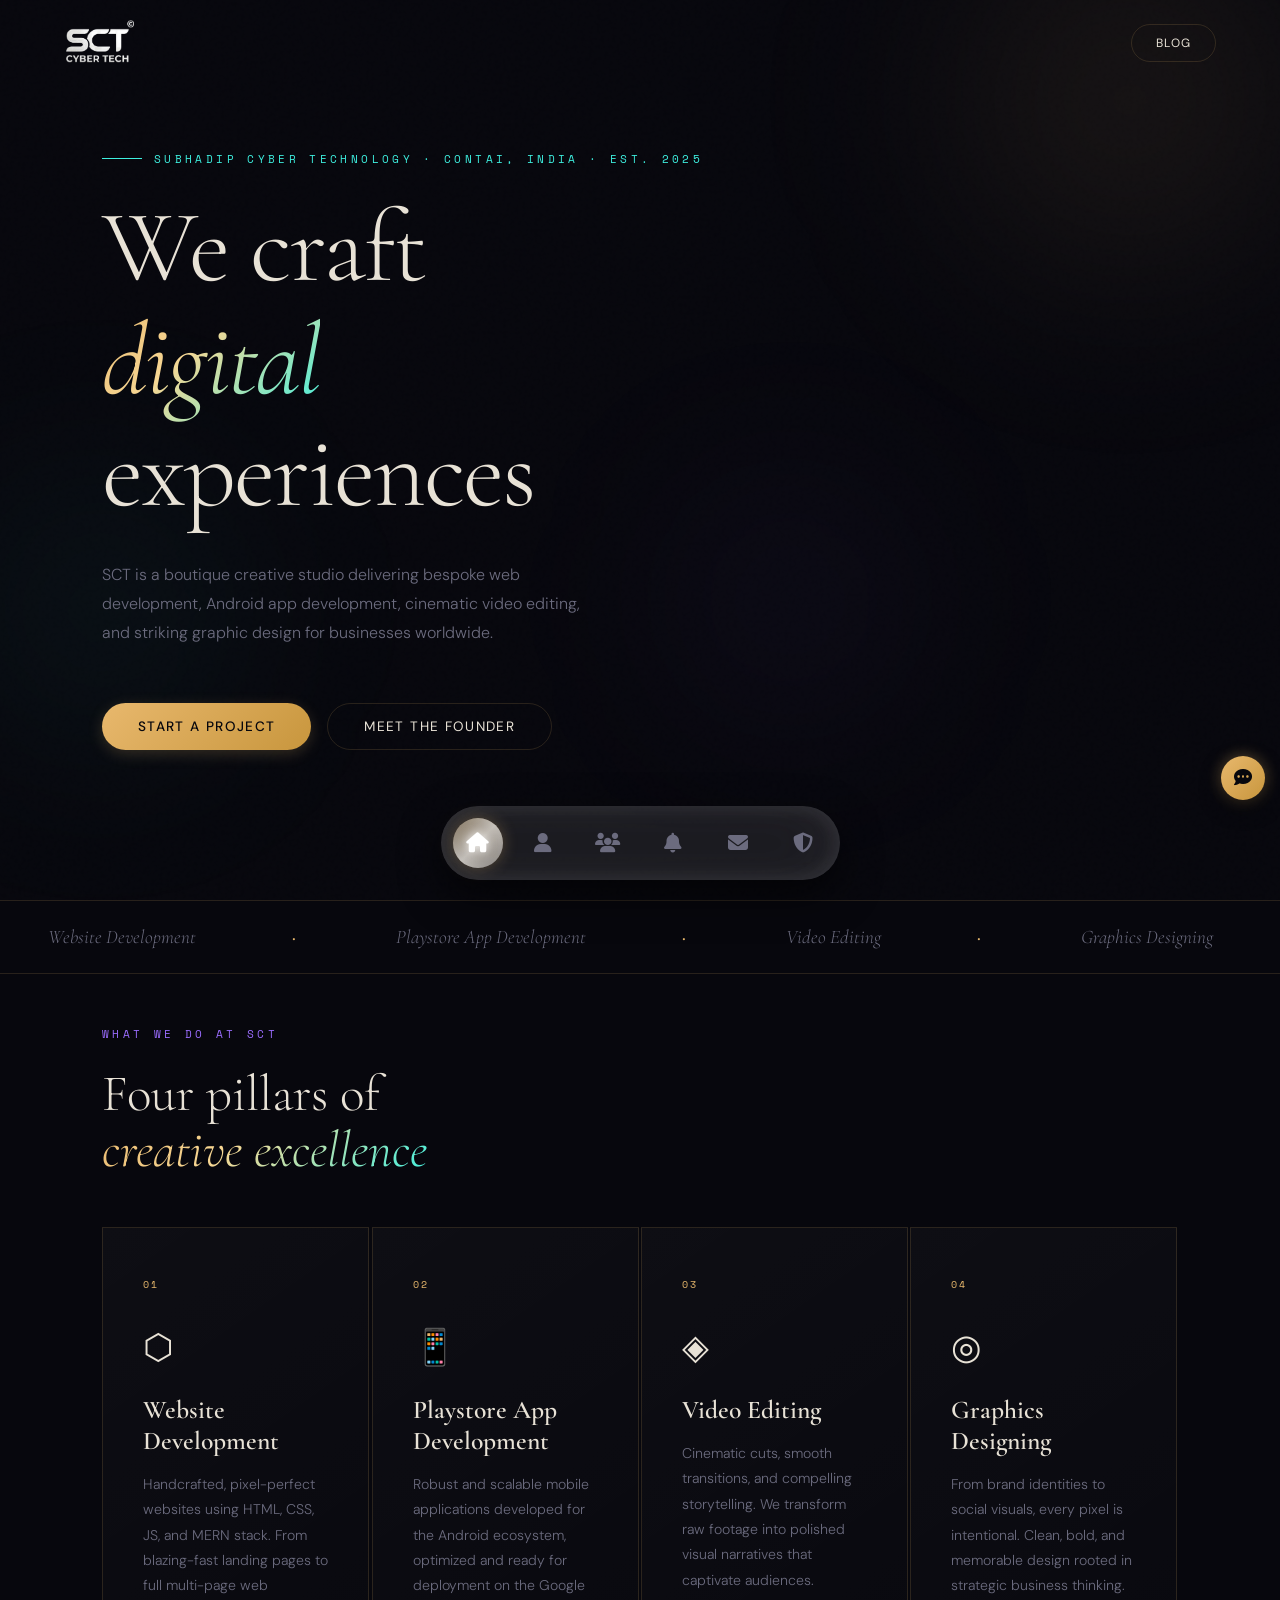
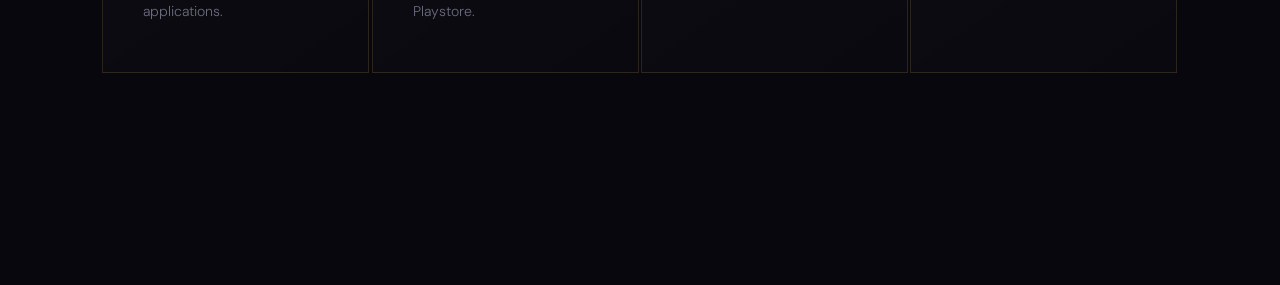
==== index.html @ a431297b "Add files via upload" ====
<!DOCTYPE html>
<html lang="en">
<head>
<meta charset="UTF-8">
<meta name="viewport" content="width=device-width, initial-scale=1.0, maximum-scale=1.0, user-scalable=no">

<title>Subhadip Satpati | SCT — Web & App Development Creative Studio</title>
<meta name="description" content="SCT (Subhadip Cyber Technology), founded by Subhadip Satpati in 2025, is a premier creative studio in Contai, West Bengal. We specialize in Website Development, Playstore App Development, Video Editing, and Graphic Design.">
<meta name="keywords" content="Subhadip Satpati, SCT, Subhadip Cyber Technology, Web Development Contai, App Developer West Bengal, Video Editing, Graphic Design, MERN Stack Developer, Priaxom AI, Agomoni AI, Purba Medinipur IT Company, Sanjay Ranjit">
<meta name="author" content="Subhadip Satpati">
<meta name="robots" content="index, follow, max-snippet:-1, max-image-preview:large, max-video-preview:-1">
<link rel="canonical" href="https://subhadipcyber.github.io/">

<meta property="og:type" content="website">
<meta property="og:url" content="https://subhadipcyber.github.io/">
<meta property="og:title" content="SCT — Subhadip Cyber Technology | Subhadip Satpati">
<meta property="og:description" content="Expert Web & App Development, Video Editing, and Graphic Design services by Subhadip Satpati based in West Bengal.">
<meta property="og:image" content="https://subhadipcyber.github.io/logo.png">

<meta property="twitter:card" content="summary_large_image">
<meta property="twitter:url" content="https://subhadipcyber.github.io/">
<meta property="twitter:title" content="SCT — Subhadip Cyber Technology">
<meta property="twitter:description" content="Expert Web & App Development, Video Editing, and Graphic Design services.">
<meta property="twitter:image" content="https://subhadipcyber.github.io/logo.png">

<script type="application/ld+json">
{
  "@context": "https://schema.org",
  "@type": "ProfessionalService",
  "name": "SCT - Subhadip Cyber Technology",
  "founder": {
    "@type": "Person",
    "name": "Subhadip Satpati",
    "jobTitle": "Founder & CEO",
    "alumniOf": "MC(A) - cs",
    "homeLocation": {
      "@type": "Place",
      "name": "Midnapore, West Bengal"
    }
  },
  "foundingDate": "2025",
  "address": {
    "@type": "PostalAddress",
    "addressLocality": "Contai",
    "addressRegion": "West Bengal",
    "addressCountry": "India",
    "postalCode": "721401"
  },
  "telephone": "+91-8145994741",
  "email": "subhadipcybertech.info@gmail.com",
  "url": "https://subhadipcyber.github.io/",
  "image": "https://subhadipcyber.github.io/logo.png",
  "description": "SCT provides high-quality digital support, web development, Android app development, and graphic design to small and medium-sized businesses.",
  "openingHoursSpecification": [
    {
      "@type": "OpeningHoursSpecification",
      "dayOfWeek": ["Monday", "Tuesday", "Wednesday", "Thursday", "Friday"],
      "opens": "10:00",
      "closes": "22:00"
    }
  ],
  "sameAs": [
    "https://www.linkedin.com/in/subhadip-satpati-029049396",
    "https://www.instagram.com/pandit_subhadip_108",
    "https://www.facebook.com/share/1AzgDqXUVH/"
  ]
}
</script>

<link rel="preconnect" href="https://fonts.googleapis.com">
<link rel="preconnect" href="https://fonts.gstatic.com" crossorigin>
<link href="https://fonts.googleapis.com/css2?family=Cormorant+Garamond:ital,wght@0,300;0,400;0,600;0,700;1,300;1,400&family=DM+Sans:wght@300;400;500&family=Space+Mono:wght@400;700&family=Outfit:wght@400;500;600&display=swap" rel="stylesheet">
<link href="https://cdnjs.cloudflare.com/ajax/libs/font-awesome/6.5.0/css/all.min.css" rel="stylesheet">
<link rel="stylesheet" href="style.css">
</head>
<body>

<div class="orb orb1"></div>
<div class="orb orb2"></div>
<div class="orb orb3"></div>

<nav style="justify-content: space-between;">
  <div class="logo reveal-fade"><img src="logo.png" alt="SCT (Subhadip Cyber Technology) Official Logo" onerror="this.style.display='none'"></div>
  <button id="blogNavBtn" class="btn-outline" style="pointer-events: auto; padding: 10px 24px; font-size: 0.75rem;" aria-label="Go to Blog">Blog</button>
</nav>

<main id="home" class="page active">
  <section class="hero">
    <p class="hero-eyebrow reveal-up">Subhadip Cyber Technology · Contai, India · Est. 2025</p>
    <h1 class="hero-title reveal-up" style="transition-delay: 0.1s;">
      We craft<br>
      <em>digital</em><br>
      experiences
    </h1>
    <p class="hero-sub reveal-up" style="transition-delay: 0.2s;">SCT is a boutique creative studio delivering bespoke web development, Android app development, cinematic video editing, and striking graphic design for businesses worldwide.</p>
    <div class="hero-cta reveal-up" style="transition-delay: 0.3s;">
      <button class="btn-primary" onclick="triggerTab(4)" aria-label="Start a Project with SCT">Start a Project</button>
      <button class="btn-outline" onclick="triggerTab(1)" aria-label="Meet Founder Subhadip Satpati">Meet the Founder</button>
    </div>
  </section>

  <div class="marquee-wrap">
    <div class="marquee-track">
      <span>Website Development</span><span><strong>·</strong></span>
      <span>Playstore App Development</span><span><strong>·</strong></span>
      <span>Video Editing</span><span><strong>·</strong></span>
      <span>Graphics Designing</span><span><strong>·</strong></span>
      <span>Landing Pages</span><span><strong>·</strong></span>
      <span>Brand Identity</span><span><strong>·</strong></span>
      <span>Website Development</span><span><strong>·</strong></span>
      <span>App Development</span><span><strong>·</strong></span>
      <span>Video Editing</span><span><strong>·</strong></span>
      <span>Graphics Designing</span><span><strong>·</strong></span>
      <span>Landing Pages</span><span><strong>·</strong></span>
      <span>Brand Identity</span><span><strong>·</strong></span>
    </div>
  </div>

  <section class="section">
    <p class="section-label reveal-up">What We Do at SCT</p>
    <h2 class="section-title reveal-up">Four pillars of<br><em style="font-family:'Cormorant Garamond',serif;font-style:italic;color:var(--gold)">creative excellence</em></h2>
    <div class="services-grid">
      <div class="service-card reveal-up" style="transition-delay: 0.1s;">
        <span class="service-num">01</span><span class="service-icon">⬡</span>
        <h3 class="service-name">Website Development</h3>
        <p class="service-desc">Handcrafted, pixel-perfect websites using HTML, CSS, JS, and MERN stack. From blazing-fast landing pages to full multi-page web applications.</p>
      </div>
      <div class="service-card reveal-up" style="transition-delay: 0.2s;">
        <span class="service-num">02</span><span class="service-icon">📱</span>
        <h3 class="service-name">Playstore App Development</h3>
        <p class="service-desc">Robust and scalable mobile applications developed for the Android ecosystem, optimized and ready for deployment on the Google Playstore.</p>
      </div>
      <div class="service-card reveal-up" style="transition-delay: 0.3s;">
        <span class="service-num">03</span><span class="service-icon">◈</span>
        <h3 class="service-name">Video Editing</h3>
        <p class="service-desc">Cinematic cuts, smooth transitions, and compelling storytelling. We transform raw footage into polished visual narratives that captivate audiences.</p>
      </div>
      <div class="service-card reveal-up" style="transition-delay: 0.4s;">
        <span class="service-num">04</span><span class="service-icon">◎</span>
        <h3 class="service-name">Graphics Designing</h3>
        <p class="service-desc">From brand identities to social visuals, every pixel is intentional. Clean, bold, and memorable design rooted in strategic business thinking.</p>
      </div>
    </div>
  </section>
</main>

<section id="founder" class="page">
  <div class="founder-wrap">
    <div class="founder-visual reveal-fade">
      <img src="founder.png" alt="Subhadip Satpati - Founder and CEO of Subhadip Cyber Technology" class="founder-img" onerror="this.style.display='none';this.nextElementSibling.style.display='flex'">
      <div style="display:none;width:100%;height:100%;align-items:center;justify-content:center;flex-direction:column;gap:1rem;background:linear-gradient(145deg,#0d0d18,#07070d);">
        <div style="width:120px;height:120px;border:1px solid var(--border);border-radius:50%;display:flex;align-items:center;justify-content:center;font-size:3rem;color:var(--gold);">SS</div>
        <p style="font-family:'Space Mono',monospace;font-size:.65rem;color:var(--muted);letter-spacing:.2em;text-transform:uppercase;">founder.png</p>
      </div>
      <div class="founder-overlay"></div>
      <div class="founder-overlay-text">
        <h3 style="font-family:'Cormorant Garamond',serif;font-size:1.8rem;color:var(--text);">Subhadip Satpati</h3>
        <p style="font-family:'Space Mono',monospace;font-size:.65rem;color:var(--gold);letter-spacing:.2em;text-transform:uppercase;margin-top:.4rem;">Founder & CEO · SCT</p>
      </div>
    </div>

    <div class="founder-info">
      <p class="section-label reveal-up">The Vision Behind SCT</p>
      <h2 class="reveal-up">Building the <em>web,</em><br>one pixel<br>at a time.</h2>
      <div class="founder-bio reveal-up">
        <p><strong>Subhadip Satpati</strong> is a Computer Science student (MC(A) - cs) and technology enthusiast based in Contai, Purba Medinipur, West Bengal.</p>
        <p>He founded Subhadip Cyber Technology (SCT) in 2025 to provide high-quality, affordable digital support to small and medium-sized businesses. From responsive landing pages to complex MERN stack applications, Subhadip brings technical precision and creative vision to every project.</p>
        <p>Under his leadership, SCT offers end-to-end creative services spanning web/app development, video editing, and graphic design, ensuring clients receive top-tier technological solutions.</p>
      </div>
      <div class="skills-wrap reveal-up">
        <span class="skill-tag">C/C++</span>
        <span class="skill-tag">Python</span>
        <span class="skill-tag">Html/css</span>
        <span class="skill-tag">JS</span>
        <span class="skill-tag">MS Office</span>
        <span class="skill-tag">Digital Electronics</span>
        <span class="skill-tag">MERN stack</span>
      </div>
      <div class="founder-links reveal-up">
        <a href="mailto:subhadipcybertech.info@gmail.com" class="founder-link" aria-label="Email Subhadip Satpati">✉ subhadipcybertech.info@gmail.com</a>
        <a href="tel:+918145994741" class="founder-link" aria-label="Call Subhadip Satpati">📞 +91 81459 94741</a>
      </div>
    </div>
  </div>
</section>

<section id="team" class="page">
  <div class="section">
    <p class="section-label reveal-up">The Minds Behind SCT</p>
    <h2 class="section-title reveal-up">Meet our<br><em style="font-style:italic;color:var(--gold)">Leadership</em></h2>
    
    <div class="team-grid">
      <div class="team-card reveal-up" style="transition-delay: 0.1s;">
        <img src="sanjay.png" alt="Sanjay Ranjit - Co-Founder of SCT" onerror="this.src='data:image/svg+xml;utf8,<svg xmlns=\'http://www.w3.org/2000/svg\' width=\'100%\' height=\'100%\'><rect width=\'100%\' height=\'100%\' fill=\'%23111\'/></svg>'">
        <h3>Sanjay Ranjit</h3>
        <p>Co-Founder</p>
      </div>
      <div class="team-card reveal-up" style="transition-delay: 0.2s;">
        <img src="ipsita.png" alt="Ipsita Patra - Team Head" onerror="this.src='data:image/svg+xml;utf8,<svg xmlns=\'http://www.w3.org/2000/svg\' width=\'100%\' height=\'100%\'><rect width=\'100%\' height=\'100%\' fill=\'%23111\'/></svg>'">
        <h3>Ipsita Patra</h3>
        <p>Team Head</p>
      </div>
      <div class="team-card reveal-up" style="transition-delay: 0.3s;">
        <img src="indranil.png" alt="Indranil Shyamal - Admin" onerror="this.src='data:image/svg+xml;utf8,<svg xmlns=\'http://www.w3.org/2000/svg\' width=\'100%\' height=\'100%\'><rect width=\'100%\' height=\'100%\' fill=\'%23111\'/></svg>'">
        <h3>Indranil Shyamal</h3>
        <p>Admin</p>
      </div>
      <div class="team-card reveal-up" style="transition-delay: 0.4s;">
        <img src="sakriya.png" alt="Sakriya Ghosh - Adviser of Board" onerror="this.src='data:image/svg+xml;utf8,<svg xmlns=\'http://www.w3.org/2000/svg\' width=\'100%\' height=\'100%\'><rect width=\'100%\' height=\'100%\' fill=\'%23111\'/></svg>'">
        <h3>Sakriya Ghosh</h3>
        <p>Adviser Of Board</p>
      </div>
    </div>
  </div>
</section>

<section id="updates" class="page">
  <div class="section">
    <p class="section-label reveal-up">Latest News from SCT</p>
    <h2 class="section-title reveal-up">Updates &<br><em style="font-style:italic;color:var(--gold)">Offers</em></h2>
    <p class="hero-sub reveal-up">Stay tuned for the latest project updates, exclusive web development offers, and SCT announcements.</p>
    
    <div class="updates-grid" id="updatesContainer">
      <div class="update-placeholder reveal-up">
        <i class="fas fa-circle-notch fa-spin"></i>
        <p>Fetching latest updates...</p>
      </div>
    </div>
  </div>
</section>

<!-- BLOG SECTION -->
<section id="blog" class="page">
  <div class="section">
    <p class="section-label reveal-up">SCT Insights</p>
    <h2 class="section-title reveal-up">Our <em style="font-style:italic;color:var(--gold)">Blog</em></h2>
    <p class="hero-sub reveal-up">Explore our latest thoughts on web development, design, and technology.</p>
    
    <div class="updates-grid" id="blogContainer">
      <div class="update-placeholder reveal-up">
        <i class="fas fa-circle-notch fa-spin"></i>
        <p>Loading posts...</p>
      </div>
    </div>
  </div>
</section>

<!-- ADMIN SECURE PORTAL (Inline style display:none removed to fix routing bug) -->
<section id="admin" class="page">
  <div class="section" style="max-width: 800px; margin: 0 auto;">
    <p class="section-label reveal-up">SCT Secure Portal</p>
    <h2 class="section-title reveal-up">Admin <em style="font-style:italic;color:var(--gold)">Dashboard</em></h2>
    
    <!-- LOGIN UI -->
    <div id="adminLogin" class="reveal-up" style="background: rgba(255,255,255,0.03); border: 1px solid var(--border); border-radius: 12px; padding: 3rem; text-align: center; max-width: 400px; margin: 0 auto;">
      <i class="fas fa-lock" style="font-size: 2.5rem; color: var(--gold); margin-bottom: 1.5rem;"></i>
      <h3 style="font-family: 'Cormorant Garamond', serif; font-size: 1.5rem; margin-bottom: 1.5rem;">Restricted Access</h3>
      <input type="password" id="adminPassword" class="form-input" placeholder="Enter Portal Password" style="text-align: center; margin-bottom: 1rem;">
      <button id="adminLoginBtn" class="form-submit">Access Dashboard</button>
      <p id="loginError" style="color: #ff4d4d; font-size: 0.85rem; margin-top: 1rem; display: none;">Incorrect password.</p>
    </div>

    <!-- ACTUAL DASHBOARD (Hidden until authenticated) -->
    <div id="adminDashboard" style="display: none;">
      <div class="admin-panel reveal-up" style="background: rgba(255,255,255,0.03); border: 1px solid var(--border); border-radius: 12px; padding: 2rem;">
        
        <div class="form-group" style="margin-bottom: 1.5rem;">
          <label class="form-label" for="blogTitle">Blog Title</label>
          <input type="text" id="blogTitle" class="form-input" placeholder="Enter post title...">
        </div>

        <div class="form-group" style="margin-bottom: 1.5rem;">
          <label class="form-label">Thumbnail Images (Max 2)</label>
          <div id="dropZone" style="border: 2px dashed var(--border); border-radius: 8px; padding: 2rem; text-align: center; color: var(--muted); cursor: pointer; transition: all 0.3s ease;">
            <i class="fas fa-cloud-upload-alt" style="font-size: 2rem; margin-bottom: 1rem; color: var(--gold);"></i>
            <p>Drag & drop images here or click to browse</p>
            <input type="file" id="imageInput" multiple accept="image/*" style="display: none;">
          </div>
          <div id="imagePreviewContainer" style="display: flex; gap: 10px; margin-top: 10px; flex-wrap: wrap;"></div>
        </div>

        <div class="form-group" style="margin-bottom: 1.5rem;">
          <label class="form-label">Content Editor</label>
          <div class="editor-toolbar" style="background: rgba(255,255,255,0.05); padding: 10px; border-radius: 8px 8px 0 0; border: 1px solid var(--border); border-bottom: none; display: flex; gap: 10px; align-items: center;">
            <button type="button" class="editor-btn" onclick="document.execCommand('bold', false, null)" title="Bold" style="background: none; border: none; color: var(--text); cursor: pointer;"><i class="fas fa-bold"></i></button>
            <button type="button" class="editor-btn" onclick="document.execCommand('italic', false, null)" title="Italic" style="background: none; border: none; color: var(--text); cursor: pointer;"><i class="fas fa-italic"></i></button>
            <button type="button" class="editor-btn" onclick="document.execCommand('underline', false, null)" title="Underline" style="background: none; border: none; color: var(--text); cursor: pointer;"><i class="fas fa-underline"></i></button>
            <input type="color" class="editor-color" onchange="document.execCommand('foreColor', false, this.value)" title="Text Color" style="cursor: pointer; background: none; border: none; padding: 0; width: 24px; height: 24px; border-radius: 50%;">
          </div>
          <div id="richTextEditor" contenteditable="true" style="min-height: 200px; background: rgba(255,255,255,0.02); border: 1px solid var(--border); border-radius: 0 0 8px 8px; padding: 1rem; color: var(--text); outline: none; line-height: 1.6;"></div>
        </div>

        <button id="publishBlogBtn" class="form-submit" style="width: auto; padding: 12px 30px;">Publish Post</button>
        <div id="publishStatus" style="margin-top: 10px; font-size: 0.85rem; color: var(--gold);"></div>
      </div>
    </div>
  </div>
</section>

<section id="contact" class="page">
  <div class="contact-wrap">
    <div class="contact-left">
      <p class="section-label reveal-up" style="margin-bottom:1.5rem;">Get in Touch with SCT</p>
      <h2 class="reveal-up">Let's build<br>something <em>great</em><br>together.</h2>
      
      <div class="contact-detail reveal-up" style="transition-delay: 0.1s;">
        <div class="contact-detail-icon"><i class="fas fa-envelope"></i></div>
        <div>
          <p class="contact-detail-label">Email</p>
          <p class="contact-detail-val"><a href="mailto:subhadipcybertech.info@gmail.com" style="color:var(--text);text-decoration:none;">subhadipcybertech.info@gmail.com</a></p>
        </div>
      </div>
      <div class="contact-detail reveal-up" style="transition-delay: 0.2s;">
        <div class="contact-detail-icon"><i class="fas fa-phone"></i></div>
        <div>
          <p class="contact-detail-label">Phone & WhatsApp</p>
          <p class="contact-detail-val">+91 81459 94741</p>
        </div>
      </div>
      <div class="contact-detail reveal-up" style="transition-delay: 0.3s;">
        <div class="contact-detail-icon"><i class="fas fa-map-marker-alt"></i></div>
        <div>
          <p class="contact-detail-label">Location & Hours</p>
          <p class="contact-detail-val" style="font-size:0.85rem; color:var(--muted);">Contai, Purba Medinipur, 721401<br>Mon-Fri: 10AM - 10PM</p>
        </div>
      </div>

      <div class="social-links reveal-up" style="transition-delay: 0.4s;">
        <a href="https://www.linkedin.com/in/subhadip-satpati-029049396" target="_blank" aria-label="SCT LinkedIn"><i class="fab fa-linkedin"></i></a>
        <a href="https://www.instagram.com/pandit_subhadip_108" target="_blank" aria-label="SCT Instagram"><i class="fab fa-instagram"></i></a>
        <a href="https://www.facebook.com/share/1AzgDqXUVH/" target="_blank" aria-label="SCT Facebook"><i class="fab fa-facebook"></i></a>
        <a href="https://wa.me/918145994741" target="_blank" aria-label="SCT WhatsApp"><i class="fab fa-whatsapp"></i></a>
      </div>
    </div>

    <div class="reveal-up" style="transition-delay: 0.2s;">
      <form class="contact-form" id="contactForm">
        <div class="form-row">
          <div class="form-group">
            <label class="form-label" for="fname">Name</label>
            <input type="text" id="fname" class="form-input" placeholder="Your full name" required>
          </div>
        </div>
        <div class="form-group">
          <label class="form-label" for="fsubject">Subject</label>
          <input type="text" id="fsubject" class="form-input" placeholder="What's this about?" required>
        </div>
        <div class="form-group">
          <label class="form-label" for="fmessage">Message</label>
          <textarea id="fmessage" class="form-textarea" placeholder="Tell me about your project…" required></textarea>
        </div>
        <button type="submit" class="form-submit" id="submitBtn">Send via Email App →</button>
      </form>
    </div>
  </div>
  
  <div class="credit-badge reveal-fade">
    <p>made by Polarith Web - Priyam Kesh</p>
    <p><a href="mailto:priaxom.ai@outlook.com">priaxom.ai@outlook.com</a></p>
  </div>
</section>

<section id="privacy" class="page">
  <div class="privacy-wrap reveal-up">
    <h1>Privacy<br><em style="font-family:'Cormorant Garamond',serif;font-style:italic;color:var(--gold)">Policy</em></h1>
    <p class="privacy-meta">SCT — Subhadip Cyber Technology</p>
    <p>SCT is committed to protecting your personal information and your right to privacy. This Privacy Policy explains how we collect, use, and safeguard your information.</p>
    
    <h2>1. Information We Collect</h2>
    <ul>
      <li>Full name and email address</li>
      <li>Phone number (if provided)</li>
      <li>Project details and requirements</li>
    </ul>
    
    <h2>2. How We Use Your Information</h2>
    <ul>
      <li>Responding to your enquiries and delivering the requested services</li>
      <li>Communicating project updates, timelines, and deliverables</li>
    </ul>
    
    <h2>3. Contact</h2>
    <ul>
      <li>Email: <a href="mailto:subhadipcybertech.info@gmail.com" style="color:var(--muted); text-decoration:none;">subhadipcybertech.info@gmail.com</a></li>
      <li>Phone: +91 81459 94741</li>
    </ul>

    <div class="polarith-badge reveal-up" style="transition-delay: 0.2s;">
      <p>This website is created and managed by <a href="https://polarithweb.github.io/" target="_blank" rel="noopener noreferrer">Polarith Web</a>.</p>
      <p>Contact: <a href="mailto:priaxom.ai@outlook.com">priaxom.ai@outlook.com</a></p>
    </div>
  </div>
</section>

<!-- Image Zoom Modal -->
<div id="imageModal" style="display: none; position: fixed; inset: 0; background: rgba(0,0,0,0.85); backdrop-filter: blur(10px); z-index: 99999; justify-content: center; align-items: center; cursor: pointer;">
  <img id="modalImg" src="" style="max-width: 90vw; max-height: 90vh; object-fit: contain; border-radius: 8px; box-shadow: 0 10px 40px rgba(0,0,0,0.8);">
</div>

<div id="chat-widget">
  <div id="chat-overlay"></div> 

  <div id="chat-window">
    <div class="chat-header">
      <div class="chat-title">
        <svg width="18" height="18" viewBox="0 0 24 24" fill="none" xmlns="http://www.w3.org/2000/svg" aria-hidden="true"><path d="M11.5 24L9.5 15.5L1 13.5L9.5 11.5L11.5 3L13.5 11.5L22 13.5L13.5 15.5L11.5 24Z" fill="#4285F4"/><path d="M19 9.5L18 6.5L15 5.5L18 4.5L19 1.5L20 4.5L23 5.5L20 6.5L19 9.5Z" fill="#F4B400"/></svg>
        Agomoni AI
      </div>
      <button class="close-chat" id="closeChatBtn" aria-label="Close Chat"><i class="fas fa-times"></i></button>
    </div>
    <div class="chat-body" id="chatBody">
      <div class="chat-msg bot-msg">Hello! I am Agomoni AI, the official assistant for SCT. How can I help you today?</div>
    </div>
    <div class="chat-footer">
      <input type="text" id="chatInput" placeholder="Ask me anything..." autocomplete="off" aria-label="Chat input">
      <button id="sendChatBtn" aria-label="Send message"><i class="fas fa-paper-plane"></i></button>
    </div>
  </div>

  <div id="chatbot-btn" title="Chat with Agomoni AI" role="button" tabindex="0">
    <i class="fas fa-comment-dots"></i>
  </div>
</div>

<nav class="bottom-nav-wrapper" aria-label="Main Navigation" id="bottomNav">
  <div class="tab-container">
    <div class="slider" id="slider"></div>
    <div class="tab active" onclick="moveTab(this,0)" title="Home" role="button" tabindex="0"><i class="fas fa-home"></i></div>
    <div class="tab" onclick="moveTab(this,1)" title="Founder" role="button" tabindex="0"><i class="fas fa-user"></i></div>
    <div class="tab" onclick="moveTab(this,2)" title="Team" role="button" tabindex="0"><i class="fas fa-users"></i></div>
    <div class="tab" onclick="moveTab(this,3)" title="Updates" role="button" tabindex="0"><i class="fas fa-bell"></i></div>
    <div class="tab" onclick="moveTab(this,4)" title="Contact" role="button" tabindex="0"><i class="fas fa-envelope"></i></div>
    <div class="tab" onclick="moveTab(this,5)" title="Privacy" role="button" tabindex="0"><i class="fas fa-shield-alt"></i></div>
  </div>
</nav>

<!-- FIREBASE SDK INITIALIZATION -->
<script type="module">
  import { initializeApp } from "https://www.gstatic.com/firebasejs/12.13.0/firebase-app.js";
  import { getAnalytics } from "https://www.gstatic.com/firebasejs/12.13.0/firebase-analytics.js";
  import { getFirestore, collection, addDoc, getDocs, orderBy, query, serverTimestamp } from "https://www.gstatic.com/firebasejs/12.13.0/firebase-firestore.js";
  import { getStorage, ref, uploadBytes, getDownloadURL } from "https://www.gstatic.com/firebasejs/12.13.0/firebase-storage.js";

  const firebaseConfig = {
    apiKey: "AIzaSyAKGcd7zi4WiL5v_6vjbkS6DWAOdBYYPg8",
    authDomain: "sctcyber-c672c.firebaseapp.com",
    projectId: "sctcyber-c672c",
    storageBucket: "sctcyber-c672c.firebasestorage.app",
    messagingSenderId: "593539206140",
    appId: "1:593539206140:web:ae614cd1e0dddbc3be8079",
    measurementId: "G-BQFTX34J1R"
  };

  const app = initializeApp(firebaseConfig);
  const analytics = getAnalytics(app);
  const db = getFirestore(app);
  const storage = getStorage(app);

  // Expose to global scope for script.js
  window.firebaseDB = db;
  window.firebaseStorage = storage;
  window.firebaseAPI = { collection, addDoc, getDocs, orderBy, query, ref, uploadBytes, getDownloadURL, serverTimestamp };
</script>

<script src="script.js"></script>
</body>
</html>
---- style.css ----
/* ======================== BASE & VARIABLES ======================== */
*, *::before, *::after { margin: 0; padding: 0; box-sizing: border-box; }

:root {
  --bg: #07070d;
  --bg2: #0d0d18;
  --gold: #e8b86d;
  --gold2: #f7d794;
  --cyan: #3ef0e0;
  --violet: #9b6dff;
  --text: #e8e2d6;
  --muted: #6b6b7e;
  --border: rgba(232,184,109,0.15);
}

html { scroll-behavior: smooth; }

body {
  background: var(--bg);
  color: var(--text);
  font-family: 'DM Sans', sans-serif;
  font-weight: 300;
  min-height: 100vh;
  overflow-x: hidden;
  width: 100%;
  max-width: 100vw;
  padding-bottom: 110px; /* Safe space for bottom nav */
}

/* ======================== ANIMATIONS & REVEALS ======================== */
.reveal-up {
  opacity: 0;
  transform: translateY(30px);
  transition: opacity 0.8s ease-out, transform 0.8s cubic-bezier(0.16, 1, 0.3, 1);
  will-change: opacity, transform;
}
.reveal-up.active {
  opacity: 1;
  transform: translateY(0);
}

.reveal-fade {
  opacity: 0;
  transition: opacity 1s ease-in;
}
.reveal-fade.active {
  opacity: 1;
}

/* NOISE OVERLAY & BACKGROUND ORBS */
body::before {
  content: '';
  position: fixed;
  inset: 0;
  background-image: url("data:image/svg+xml,%3Csvg viewBox='0 0 256 256' xmlns='http://www.w3.org/2000/svg'%3E%3Cfilter id='noise'%3E%3CfeTurbulence type='fractalNoise' baseFrequency='0.9' numOctaves='4' stitchTiles='stitch'/%3E%3C/filter%3E%3Crect width='100%25' height='100%25' filter='url(%23noise)' opacity='0.04'/%3E%3C/svg%3E");
  pointer-events: none;
  z-index: 1;
  opacity: 0.4;
}

.orb {
  position: fixed;
  border-radius: 50%;
  filter: blur(100px);
  pointer-events: none;
  z-index: 0;
  animation: orbFloat 12s ease-in-out infinite;
}
.orb1 { width: 500px; height: 500px; background: radial-gradient(circle, rgba(232,184,109,0.12) 0%, transparent 70%); top: -150px; right: -100px; animation-delay: 0s; }
.orb2 { width: 400px; height: 400px; background: radial-gradient(circle, rgba(62,240,224,0.08) 0%, transparent 70%); bottom: 10%; left: -100px; animation-delay: -4s; }
.orb3 { width: 300px; height: 300px; background: radial-gradient(circle, rgba(155,109,255,0.1) 0%, transparent 70%); top: 50%; left: 50%; animation-delay: -8s; }

@keyframes orbFloat {
  0%, 100% { transform: translate(0,0) scale(1); }
  33% { transform: translate(30px,-20px) scale(1.05); }
  66% { transform: translate(-20px,15px) scale(0.97); }
}

/* ======================== NAVIGATION & LOGO ======================== */
nav {
  position: absolute;
  top: 0; left: 0; right: 0;
  z-index: 100;
  padding: 20px 5vw;
  display: flex;
  align-items: center;
  pointer-events: none;
}
.logo { pointer-events: auto; }
.logo img { height: 45px; width: auto; object-fit: contain; display: block; }

/* ======================== TYPOGRAPHY & BUTTONS ======================== */
.hero-eyebrow, .section-label { 
  font-family: 'Space Mono', monospace; 
  font-size: .7rem; 
  letter-spacing: .3em; 
  color: var(--cyan); 
  text-transform: uppercase; 
  margin-bottom: 1.5rem; 
  display: flex; 
  align-items: center; 
  gap: 12px; 
}
.hero-eyebrow::before { content: ''; width: 40px; height: 1px; background: var(--cyan); }
.section-label { color: var(--violet); }
.section-label::before { display: none; }

.hero-title, .section-title { font-family: 'Cormorant Garamond', serif; font-weight: 300; line-height: 1.1; }
.hero-title { font-size: clamp(3rem, 8vw, 8rem); margin-bottom: 2rem; letter-spacing: -.02em; }
.section-title { font-size: clamp(2rem, 4vw, 3.5rem); margin-bottom: 3rem; }

em { font-style: italic; background: linear-gradient(135deg, var(--gold) 0%, var(--gold2) 40%, var(--cyan) 100%); -webkit-background-clip: text; -webkit-text-fill-color: transparent; background-clip: text; }

.hero-sub { max-width: 480px; font-size: clamp(0.9rem, 2vw, 1rem); line-height: 1.8; color: var(--muted); margin-bottom: 3.5rem; }

.btn-primary, .btn-outline {
  padding: 14px 36px; font-family: 'DM Sans', sans-serif; font-size: .85rem; letter-spacing: .1em; text-transform: uppercase; border-radius: 40px; transition: all .4s cubic-bezier(0.16, 1, 0.3, 1); cursor: pointer;
}
.btn-primary { background: linear-gradient(135deg, var(--gold), #c8963d); color: #07070d; font-weight: 500; border: none; box-shadow: 0 4px 15px rgba(232, 184, 109, 0.2); }
.btn-primary:hover { transform: translateY(-3px); box-shadow: 0 8px 25px rgba(232, 184, 109, 0.4); }
.btn-outline { background: transparent; color: var(--text); font-weight: 400; border: 1px solid var(--border); }
.btn-outline:hover { border-color: var(--gold); color: var(--gold); transform: translateY(-3px); }
.hero-cta { display: flex; gap: 16px; flex-wrap: wrap; }

/* ======================== PAGE ROUTING ======================== */
.page { 
  display: none; 
  min-height: 100vh; 
  position: relative; 
  z-index: 2; 
  padding-top: 90px; 
}
.page.active { display: block; animation: pageIn .6s cubic-bezier(.16,1,.3,1); }
@keyframes pageIn {
  from { opacity: 0; transform: translateY(20px); }
  to { opacity: 1; transform: translateY(0); }
}

/* ======================== SECTIONS (HOME) ======================== */
.hero { min-height: 100vh; display: flex; flex-direction: column; justify-content: center; padding: 0 8vw; margin-top: -90px; }
.section { padding: 4vw 8vw 8vw 8vw; }

.services-grid { display: grid; grid-template-columns: repeat(auto-fit, minmax(min(100%, 260px), 1fr)); gap: 2px; margin-top: 3rem; }
.service-card { background: linear-gradient(145deg, rgba(255,255,255,0.03), rgba(255,255,255,0.01)); border: 1px solid var(--border); padding: 3rem 2.5rem; transition: all .4s cubic-bezier(0.16, 1, 0.3, 1); }
.service-card:hover { border-color: rgba(232,184,109,0.35); transform: translateY(-6px); box-shadow: 0 10px 30px rgba(0,0,0,0.5); }
.service-num { font-family: 'Space Mono', monospace; font-size: .65rem; color: var(--gold); letter-spacing: .2em; margin-bottom: 2rem; display: block; }
.service-icon { font-size: 2.2rem; margin-bottom: 1.5rem; display: block; color: var(--text); }
.service-name { font-family: 'Cormorant Garamond', serif; font-size: 1.6rem; font-weight: 600; margin-bottom: 1rem; color: var(--text); }
.service-desc { font-size: .88rem; color: var(--muted); line-height: 1.8; }

.marquee-wrap { border-top: 1px solid var(--border); border-bottom: 1px solid var(--border); padding: 1.5rem 0; overflow: hidden; white-space: nowrap; }
.marquee-track { display: inline-block; animation: marquee 25s linear infinite; }
.marquee-track span { font-family: 'Cormorant Garamond', serif; font-size: 1.2rem; font-style: italic; color: var(--muted); padding: 0 3rem; }
.marquee-track span strong { color: var(--gold); font-style: normal; font-weight: 600; }
@keyframes marquee { from { transform: translateX(0); } to { transform: translateX(-50%); } }

/* ======================== FOUNDER ======================== */
.founder-wrap { min-height: calc(100vh - 90px); display: grid; grid-template-columns: 1fr 1fr; gap: 0; }
.founder-visual { position: relative; overflow: hidden; background: var(--bg2); border-right: 1px solid var(--border); min-height: 600px; }
.founder-img { width: 100%; height: 100%; object-fit: cover; filter: grayscale(20%) contrast(1.05); transition: filter .5s, transform 0.5s; }
.founder-visual:hover .founder-img { filter: grayscale(0%) contrast(1.1); transform: scale(1.02); }
.founder-overlay { position: absolute; inset: 0; background: linear-gradient(to top, rgba(7,7,13,0.95) 0%, rgba(7,7,13,0.2) 50%, transparent 100%); pointer-events: none; }
.founder-overlay-text { position: absolute; bottom: 2.5rem; left: 2.5rem; }
.founder-info { padding: 4vw 5vw; display: flex; flex-direction: column; justify-content: center; }
.founder-info h2 { font-family: 'Cormorant Garamond', serif; font-size: clamp(2rem, 3.5vw, 3rem); margin-bottom: 2rem; }
.founder-bio { font-size: .92rem; line-height: 1.9; color: #9494a8; margin-bottom: 2.5rem; }
.founder-bio p { margin-bottom: 1rem; }
.skills-wrap { display: flex; flex-wrap: wrap; gap: 8px; margin-bottom: 2.5rem; }
.skill-tag { font-family: 'Space Mono', monospace; font-size: .65rem; padding: 6px 14px; border: 1px solid var(--border); color: var(--muted); border-radius: 20px; transition: all 0.3s ease; }
.skill-tag:hover { border-color: var(--gold); color: var(--gold); background: rgba(232, 184, 109, 0.05); }
.founder-links { display: flex; flex-direction: column; gap: 12px; }
.founder-link { font-family: 'Space Mono', monospace; font-size: .75rem; letter-spacing: .1em; color: var(--text); text-decoration: none; transition: color .3s; }
.founder-link:hover { color: var(--gold); }

/* ======================== TEAM ======================== */
.team-grid { display: grid; grid-template-columns: repeat(auto-fit, minmax(min(100%, 240px), 1fr)); gap: 2rem; margin-top: 2rem; }
.team-card { background: rgba(255,255,255,0.02); border: 1px solid var(--border); border-radius: 12px; padding: 2.5rem 2rem; text-align: center; transition: all 0.4s cubic-bezier(0.16, 1, 0.3, 1); }
.team-card:hover { border-color: rgba(232,184,109,0.4); transform: translateY(-6px); background: rgba(232,184,109,0.04); box-shadow: 0 10px 25px rgba(0,0,0,0.4); }
.team-card img { width: 110px; height: 110px; border-radius: 50%; object-fit: cover; margin-bottom: 1.2rem; border: 2px solid var(--gold); padding: 4px; transition: transform 0.4s ease; }
.team-card:hover img { transform: scale(1.05); }
.team-card h3 { font-family: 'Cormorant Garamond', serif; font-size: 1.5rem; color: var(--text); margin-bottom: .5rem; }
.team-card p { font-family: 'Space Mono', monospace; font-size: .7rem; color: var(--cyan); text-transform: uppercase; letter-spacing: .1em; }

/* ======================== UPDATES & BLOG ======================== */
.updates-grid { 
  display: grid; 
  grid-template-columns: repeat(auto-fit, minmax(min(100%, 280px), 1fr)); 
  gap: 2rem; 
  margin-top: 2rem; 
  width: 100%;
  justify-content: center;
}

#blogContainer {
  display: flex;
  flex-direction: column;
  align-items: center;
  gap: 3rem;
}

.update-placeholder { 
  border: 1px dashed var(--border); 
  border-radius: 12px; 
  padding: 4rem 2rem; 
  text-align: center; 
  color: var(--muted); 
  grid-column: 1 / -1; 
  width: 100%; 
  box-sizing: border-box; 
}
.update-placeholder i { font-size: 2rem; margin-bottom: 1rem; color: var(--border); }

.update-card { 
  background: rgba(255, 255, 255, 0.03); 
  backdrop-filter: blur(16px);
  -webkit-backdrop-filter: blur(16px);
  border: 1px solid rgba(255, 255, 255, 0.1); 
  border-radius: 12px; 
  box-shadow: 0 8px 32px rgba(0, 0, 0, 0.2);
  width: 100%; 
  max-width: 420px;
  margin: 0 auto; 
  box-sizing: border-box; 
  overflow: hidden; 
  display: flex; 
  flex-direction: column; 
  transition: all 0.3s ease; 
}

.update-card:hover { 
  border-color: rgba(232,184,109,0.4); 
  transform: translateY(-4px); 
  box-shadow: 0 12px 40px rgba(0, 0, 0, 0.4);
}

.update-img { 
  width: 100%; 
  height: auto; 
  max-height: 70vh;
  object-fit: contain;
  display: block;
  border-bottom: 1px solid rgba(255, 255, 255, 0.05); 
}

.update-content { padding: 1.5rem; }
.update-title { font-family: 'Cormorant Garamond', serif; font-size: 1.3rem; color: var(--text); margin-bottom: 0.5rem; line-height: 1.3; }
.update-date { font-family: 'Space Mono', monospace; font-size: 0.65rem; color: var(--gold); letter-spacing: 0.1em; text-transform: uppercase; margin-bottom: 0.8rem; display: block; }
.update-text { font-size: 0.85rem; color: var(--muted); line-height: 1.6; }

/* ---- NEW BLOG CARD STYLES ---- */
.blog-card {
  background: rgba(255, 255, 255, 0.03);
  backdrop-filter: blur(16px);
  -webkit-backdrop-filter: blur(16px);
  border: 1px solid rgba(255, 255, 255, 0.1);
  border-radius: 12px;
  box-shadow: 0 8px 32px rgba(0, 0, 0, 0.2);
  width: 100%;
  max-width: 800px;
  margin: 0 auto;
  box-sizing: border-box;
  padding: 2.5rem;
  display: flex;
  flex-direction: column;
  transition: all 0.3s ease;
}
.blog-card:hover {
  border-color: rgba(232,184,109,0.4);
  transform: translateY(-4px);
  box-shadow: 0 12px 40px rgba(0, 0, 0, 0.4);
}
.blog-header { margin-bottom: 1.5rem; border-bottom: 1px solid rgba(255,255,255,0.05); padding-bottom: 1rem; }
.blog-title { font-family: 'Cormorant Garamond', serif; font-size: 2rem; color: var(--gold); margin-bottom: 0.5rem; line-height: 1.2; }
.blog-date { font-family: 'Space Mono', monospace; font-size: 0.75rem; color: var(--cyan); letter-spacing: 0.1em; text-transform: uppercase; }
.blog-thumbnails { display: flex; gap: 15px; margin-bottom: 1.5rem; flex-wrap: wrap; }
.blog-thumb { width: 120px; height: 80px; object-fit: cover; border-radius: 6px; cursor: zoom-in; border: 1px solid rgba(255,255,255,0.1); transition: transform 0.3s, border-color 0.3s; }
.blog-thumb:hover { transform: scale(1.05); border-color: var(--gold); }
.blog-content { font-size: 0.95rem; color: var(--text); line-height: 1.8; }
.blog-content p { margin-bottom: 1rem; }
.blog-content p:last-child { margin-bottom: 0; }
.blog-content b, .blog-content strong { color: var(--gold2); font-weight: 500; }
.blog-content i, .blog-content em { color: var(--cyan); }
.blog-content u { text-decoration-color: var(--gold); text-underline-offset: 3px; }

/* ---- NEW ADMIN PORTAL STYLES ---- */
#dropZone.dragover { background: rgba(232,184,109,0.05) !important; border-color: var(--gold) !important; color: var(--gold) !important; }
.thumbnail-preview { position: relative; width: 100px; height: 100px; border-radius: 6px; overflow: hidden; border: 1px solid var(--border); }
.thumbnail-preview img { width: 100%; height: 100%; object-fit: cover; }
.thumbnail-preview .remove-btn { position: absolute; top: 5px; right: 5px; background: rgba(0,0,0,0.7); color: #ff4d4d; border: none; border-radius: 50%; width: 24px; height: 24px; display: flex; align-items: center; justify-content: center; cursor: pointer; font-size: 12px; transition: background 0.3s; }
.thumbnail-preview .remove-btn:hover { background: rgba(0,0,0,0.9); }
.editor-btn { display: flex; align-items: center; justify-content: center; width: 32px; height: 32px; transition: all 0.2s; }
.editor-btn:hover { color: var(--gold) !important; background: rgba(255,255,255,0.1) !important; border-radius: 4px; }

/* ======================== CONTACT ======================== */
.contact-wrap { padding: 4vw 8vw; display: grid; grid-template-columns: 1fr 1.3fr; gap: 6vw; align-items: center; position: relative; }
.contact-left h2 { font-family: 'Cormorant Garamond', serif; font-size: clamp(2.5rem, 5vw, 4.5rem); margin-bottom: 2rem; }
.contact-detail { display: flex; align-items: flex-start; gap: 1rem; margin-bottom: 1.5rem; }
.contact-detail-icon { width: 36px; height: 36px; border: 1px solid var(--border); display: flex; align-items: center; justify-content: center; border-radius: 50%; color: var(--gold); margin-top: 2px; }
.contact-detail-label { font-family: 'Space Mono', monospace; font-size: .6rem; color: var(--muted); letter-spacing: .2em; text-transform: uppercase; margin-bottom: .3rem; }
.contact-detail-val { font-size: .95rem; color: var(--text); }
.social-links { display: flex; gap: 15px; margin-top: 2.5rem; }
.social-links a { width: 40px; height: 40px; border: 1px solid var(--border); border-radius: 50%; display: flex; align-items: center; justify-content: center; color: var(--muted); font-size: 1.1rem; transition: all .3s; text-decoration: none; }
.social-links a:hover { color: var(--gold); border-color: var(--gold); transform: translateY(-3px) scale(1.05); }

.contact-form { display: flex; flex-direction: column; gap: 1rem; }
.form-row { display: grid; grid-template-columns: 1fr; gap: 1rem; }
.form-group { display: flex; flex-direction: column; gap: .5rem; }
.form-label { font-family: 'Space Mono', monospace; font-size: .6rem; color: var(--muted); text-transform: uppercase; letter-spacing: 0.1em; }
.form-input, .form-textarea { background: rgba(255,255,255,0.03); border: 1px solid var(--border); color: var(--text); font-family: 'DM Sans', sans-serif; font-size: .9rem; padding: 14px 18px; outline: none; border-radius: 8px; resize: none; transition: border-color 0.3s ease, background 0.3s; width: 100%; box-sizing: border-box; }
.form-input:focus, .form-textarea:focus { border-color: rgba(232,184,109,0.5); background: rgba(255,255,255,0.05); }
.form-textarea { min-height: 140px; }
.form-submit { margin-top: .5rem; padding: 16px; background: linear-gradient(135deg, var(--gold), #c8963d); color: #07070d; font-family: 'DM Sans', sans-serif; font-size: .85rem; font-weight: 500; text-transform: uppercase; border: none; border-radius: 8px; cursor: pointer; transition: all 0.3s ease; width: 100%; box-sizing: border-box; }
.form-submit:hover { opacity: 0.9; transform: translateY(-2px); box-shadow: 0 5px 15px rgba(232, 184, 109, 0.3); }

/* Credit Section */
.credit-badge {
  grid-column: 1 / -1; 
  text-align: center;
  padding-top: 3rem;
  margin-top: 2rem;
  border-top: 1px solid rgba(255, 255, 255, 0.05);
  font-family: 'Space Mono', monospace;
  font-size: 0.6rem;
  color: var(--muted);
  letter-spacing: 0.1em;
  text-transform: uppercase;
}
.credit-badge p { margin-bottom: 5px; }
.credit-badge a { color: var(--gold); text-decoration: none; transition: color 0.3s; text-transform: lowercase; }
.credit-badge a:hover { color: var(--cyan); }

/* ======================== PRIVACY & POLARITH BADGE ======================== */
.privacy-wrap { padding: 4vw 12vw 8vw 12vw; max-width: 860px; margin: 0 auto; }
.privacy-wrap h1 { font-family: 'Cormorant Garamond', serif; font-size: clamp(2.5rem, 4vw, 3.5rem); margin-bottom: .5rem; }
.privacy-meta { font-family: 'Space Mono', monospace; font-size: .65rem; color: var(--muted); margin-bottom: 3rem; padding-bottom: 2rem; border-bottom: 1px solid var(--border); }
.privacy-wrap h2 { font-family: 'Cormorant Garamond', serif; font-size: 1.5rem; color: var(--gold); margin: 2.5rem 0 1rem; }
.privacy-wrap p, .privacy-wrap li { font-size: .92rem; color: #8a8a9e; line-height: 1.9; margin-bottom: .8rem; }
.privacy-wrap ul { padding-left: 1.5rem; }
.privacy-wrap li { list-style: none; position: relative; padding-left: 1.2rem; }
.privacy-wrap li::before { content: '—'; position: absolute; left: 0; color: var(--gold); }

.polarith-badge {
  background: rgba(255, 255, 255, 0.03);
  backdrop-filter: blur(16px);
  -webkit-backdrop-filter: blur(16px);
  border: 1px solid rgba(255, 255, 255, 0.1);
  border-radius: 12px;
  padding: 1.5rem;
  margin-top: 4rem;
  text-align: center;
  max-width: 400px;
  margin-left: auto;
  margin-right: auto;
  box-shadow: 0 8px 32px rgba(0, 0, 0, 0.2);
  transition: all 0.3s ease;
}
.polarith-badge:hover { border-color: rgba(232, 184, 109, 0.3); transform: translateY(-3px); box-shadow: 0 12px 40px rgba(0, 0, 0, 0.4); }
.polarith-badge p { font-family: 'DM Sans', sans-serif !important; font-size: 0.85rem !important; color: var(--text) !important; margin-bottom: 0.5rem !important; line-height: 1.5 !important; }
.polarith-badge p:last-child { margin-bottom: 0 !important; }
.polarith-badge a { color: var(--gold); text-decoration: none; font-weight: 500; transition: color 0.3s ease; }
.polarith-badge a:hover { color: var(--cyan); }

/* ======================== BULLETPROOF BOTTOM LIQUID GLASS TABS ======================== */
.bottom-nav-wrapper {
  position: fixed !important;
  bottom: 20px !important;
  top: auto !important;
  left: 0 !important;
  width: 100vw !important;
  height: auto !important;
  display: flex !important;
  justify-content: center !important;
  z-index: 2147483647 !important; 
  pointer-events: none !important;
  margin: 0 !important;
  padding: 0 !important;
  transform: translateZ(0) !important; 
  transition: opacity 0.3s ease, transform 0.3s ease;
}

.tab-container {
  pointer-events: auto;
  position: relative;
  display: flex;
  gap: 15px;
  padding: 12px;
  border-radius: 60px;
  backdrop-filter: blur(30px);
  -webkit-backdrop-filter: blur(30px);
  background: rgba(255,255,255,0.08);
  box-shadow: inset 0 0 20px rgba(255,255,255,0.1), inset 0 0 60px rgba(255,255,255,0.05), 0 15px 40px rgba(0,0,0,0.6);
}

.slider {
  position: absolute;
  top: 12px;
  left: 12px;
  width: 50px;
  height: 50px;
  border-radius: 50px;
  background: linear-gradient(145deg, rgba(232,184,109,0.5), rgba(232,184,109,0.1));
  backdrop-filter: blur(40px);
  box-shadow: inset -5px -5px 15px rgba(255,255,255,0.3), inset 5px 5px 15px rgba(0,0,0,0.2), 0 0 15px rgba(232,184,109,0.3);
  transition: transform 0.45s cubic-bezier(0.2, 1.2, 0.4, 1);
  overflow: hidden;
  z-index: 1;
}

.slider::before {
  content: "";
  position: absolute;
  width: 200%;
  height: 100%;
  top: 0;
  left: -50%;
  background: linear-gradient(120deg, transparent, rgba(255,255,255,0.6), transparent);
  transform: skewX(-20deg);
  animation: shine 3s infinite;
}

@keyframes shine {
  0% { transform: translateX(-100%) skewX(-20deg); }
  100% { transform: translateX(100%) skewX(-20deg); }
}

.tab {
  position: relative;
  z-index: 2;
  width: 50px;
  height: 50px;
  border-radius: 50px;
  display: flex;
  justify-content: center;
  align-items: center;
  color: var(--muted);
  font-size: 20px;
  cursor: pointer;
  transition: transform 0.25s ease, color 0.3s;
}

.tab:active { transform: scale(0.9); }
.tab.active { color: #fff; text-shadow: 0 0 10px rgba(255,255,255,0.8); }

/* ======================== AGOMONI AI CHATBOT ======================== */
#chatbot-btn {
  position: fixed;
  bottom: 100px;
  right: 15px;
  width: 44px;
  height: 44px;
  border-radius: 50%;
  background: linear-gradient(135deg, var(--gold), #c8963d);
  color: #07070d;
  display: flex;
  align-items: center;
  justify-content: center;
  font-size: 18px; 
  box-shadow: 0 8px 20px rgba(0,0,0,0.5), 0 0 15px rgba(232,184,109,0.4);
  cursor: pointer;
  z-index: 10000;
  user-select: none;
  touch-action: none;
  transition: transform 0.2s ease, box-shadow 0.3s ease;
}
#chatbot-btn:hover { transform: scale(1.05); box-shadow: 0 10px 25px rgba(0,0,0,0.6), 0 0 20px rgba(232,184,109,0.6); }
#chatbot-btn:active { transform: scale(0.95); }

#chat-overlay {
  position: fixed;
  top: 0; left: 0; width: 100vw; height: 100vh;
  background: rgba(0, 0, 0, 0.4);
  backdrop-filter: blur(8px);
  -webkit-backdrop-filter: blur(8px);
  z-index: 9998;
  opacity: 0;
  pointer-events: none;
  transition: opacity 0.3s ease;
}
#chat-overlay.show { opacity: 1; pointer-events: auto; }

#chat-window {
  position: fixed;
  bottom: 155px;
  right: 15px;
  width: 320px;
  height: 420px;
  background: rgba(20, 20, 30, 0.65); 
  backdrop-filter: blur(25px);
  -webkit-backdrop-filter: blur(25px);
  border: 1px solid rgba(255, 255, 255, 0.15);
  box-shadow: 0 15px 40px rgba(0,0,0,0.6), inset 0 0 20px rgba(255,255,255,0.05);
  border-radius: 16px;
  z-index: 9999;
  display: flex;
  flex-direction: column;
  overflow: hidden;
  opacity: 0;
  pointer-events: none;
  transform: translateY(20px) scale(0.95);
  transition: all 0.3s cubic-bezier(0.16, 1, 0.3, 1);
}
#chat-window.show { opacity: 1; pointer-events: auto; transform: translateY(0) scale(1); }

.chat-header {
  padding: 15px;
  background: rgba(255,255,255,0.03);
  border-bottom: 1px solid var(--border);
  display: flex;
  justify-content: space-between;
  align-items: center;
}
.chat-title {
  font-family: 'Outfit', sans-serif;
  font-size: 1.15rem;
  color: #ffffff;
  letter-spacing: normal;
  font-weight: 500;
  display: flex;
  align-items: center;
  gap: 8px;
}
.close-chat { background: none; border: none; color: var(--muted); font-size: 1.2rem; cursor: pointer; transition: color 0.3s; }
.close-chat:hover { color: var(--gold); transform: rotate(90deg); }

.chat-body { flex: 1; padding: 15px; overflow-y: auto; display: flex; flex-direction: column; gap: 12px; font-size: 0.85rem; }
.chat-body::-webkit-scrollbar { width: 4px; }
.chat-body::-webkit-scrollbar-thumb { background: var(--border); border-radius: 10px; }

.chat-msg { padding: 10px 14px; border-radius: 12px; max-width: 85%; line-height: 1.5; word-wrap: break-word; animation: messageIn 0.3s ease-out; }
@keyframes messageIn { from { opacity: 0; transform: translateY(10px); } to { opacity: 1; transform: translateY(0); } }

.bot-msg { background: rgba(255,255,255,0.05); color: var(--text); align-self: flex-start; border-bottom-left-radius: 2px; }
.user-msg { background: linear-gradient(135deg, rgba(232,184,109,0.2), rgba(232,184,109,0.05)); color: var(--gold2); align-self: flex-end; border-bottom-right-radius: 2px; border: 1px solid rgba(232,184,109,0.2); }

.chat-footer { padding: 12px; border-top: 1px solid var(--border); display: flex; gap: 10px; }
.chat-footer input { flex: 1; background: rgba(255,255,255,0.03); border: 1px solid var(--border); border-radius: 20px; padding: 8px 15px; color: var(--text); font-family: 'DM Sans', sans-serif; font-size: 0.85rem; outline: none; transition: border-color 0.3s; width: 100%; box-sizing: border-box; }
.chat-footer input:focus { border-color: var(--gold); }
.chat-footer button { width: 36px; height: 36px; border-radius: 50%; background: var(--gold); border: none; color: #07070d; cursor: pointer; transition: transform 0.3s; flex-shrink: 0; }
.chat-footer button:hover { transform: scale(1.1); }
.typing-indicator { font-size: 0.8rem; color: var(--muted); font-style: italic; display: none; padding-left: 10px; margin-top: -5px; }

/* ======================== RESPONSIVE RULES ======================== */
@media (max-width: 768px) {
  .founder-wrap, .contact-wrap { grid-template-columns: 1fr; }
  .founder-visual { min-height: 50vh; }
  .section { padding: 6vw 5vw 8vw 5vw; } 
  .contact-wrap { padding: 8vw 5vw 4vw 5vw; }
  .blog-card { padding: 1.5rem; }
  
  .tab-container { gap: 8px; padding: 10px; }
  .tab, .slider { width: 45px; height: 45px; }
  .slider { top: 10px; left: 10px; }
  .tab { font-size: 18px; }

  #chat-window { width: 90vw; right: 5vw; bottom: 155px; }
}

@media (max-width: 400px) {
  .tab-container { gap: 4px; padding: 8px; }
  .tab, .slider { width: 40px; height: 40px; }
  .slider { top: 8px; left: 8px; }
  .tab { font-size: 16px; }
}
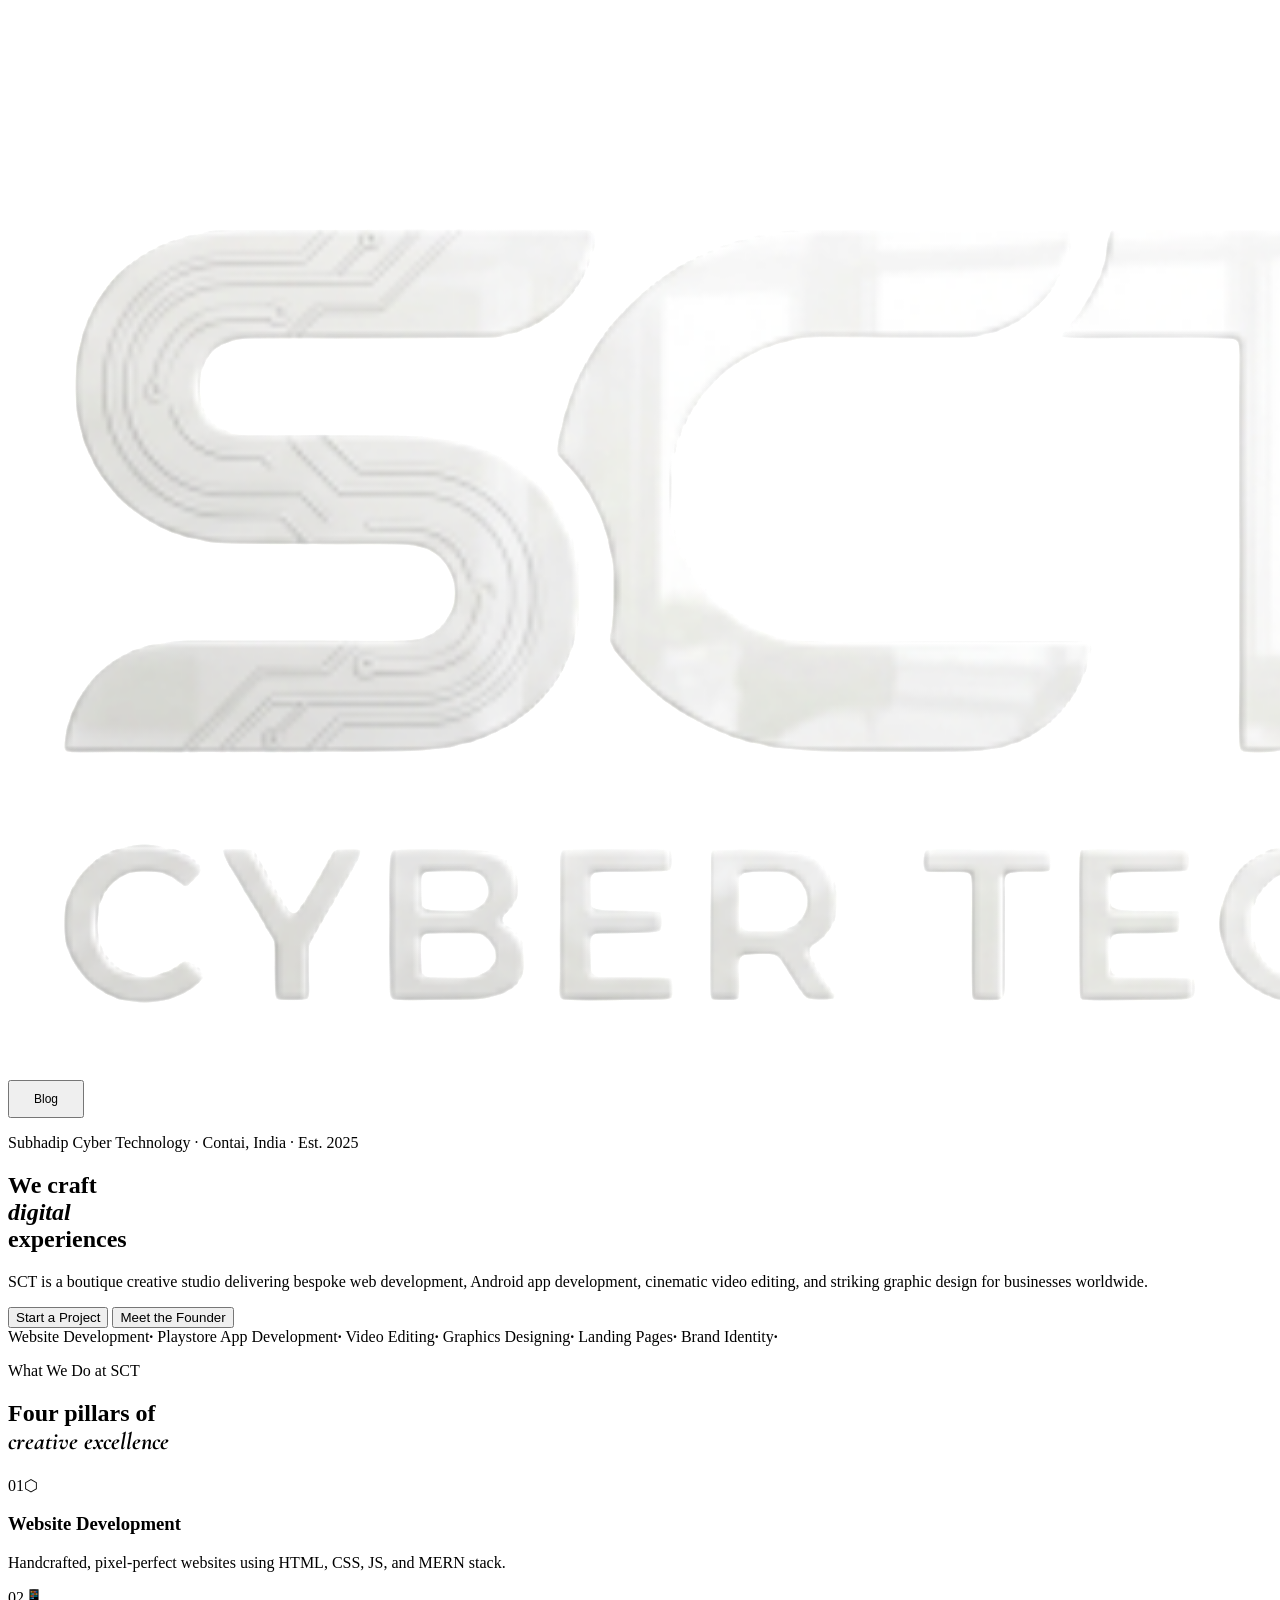
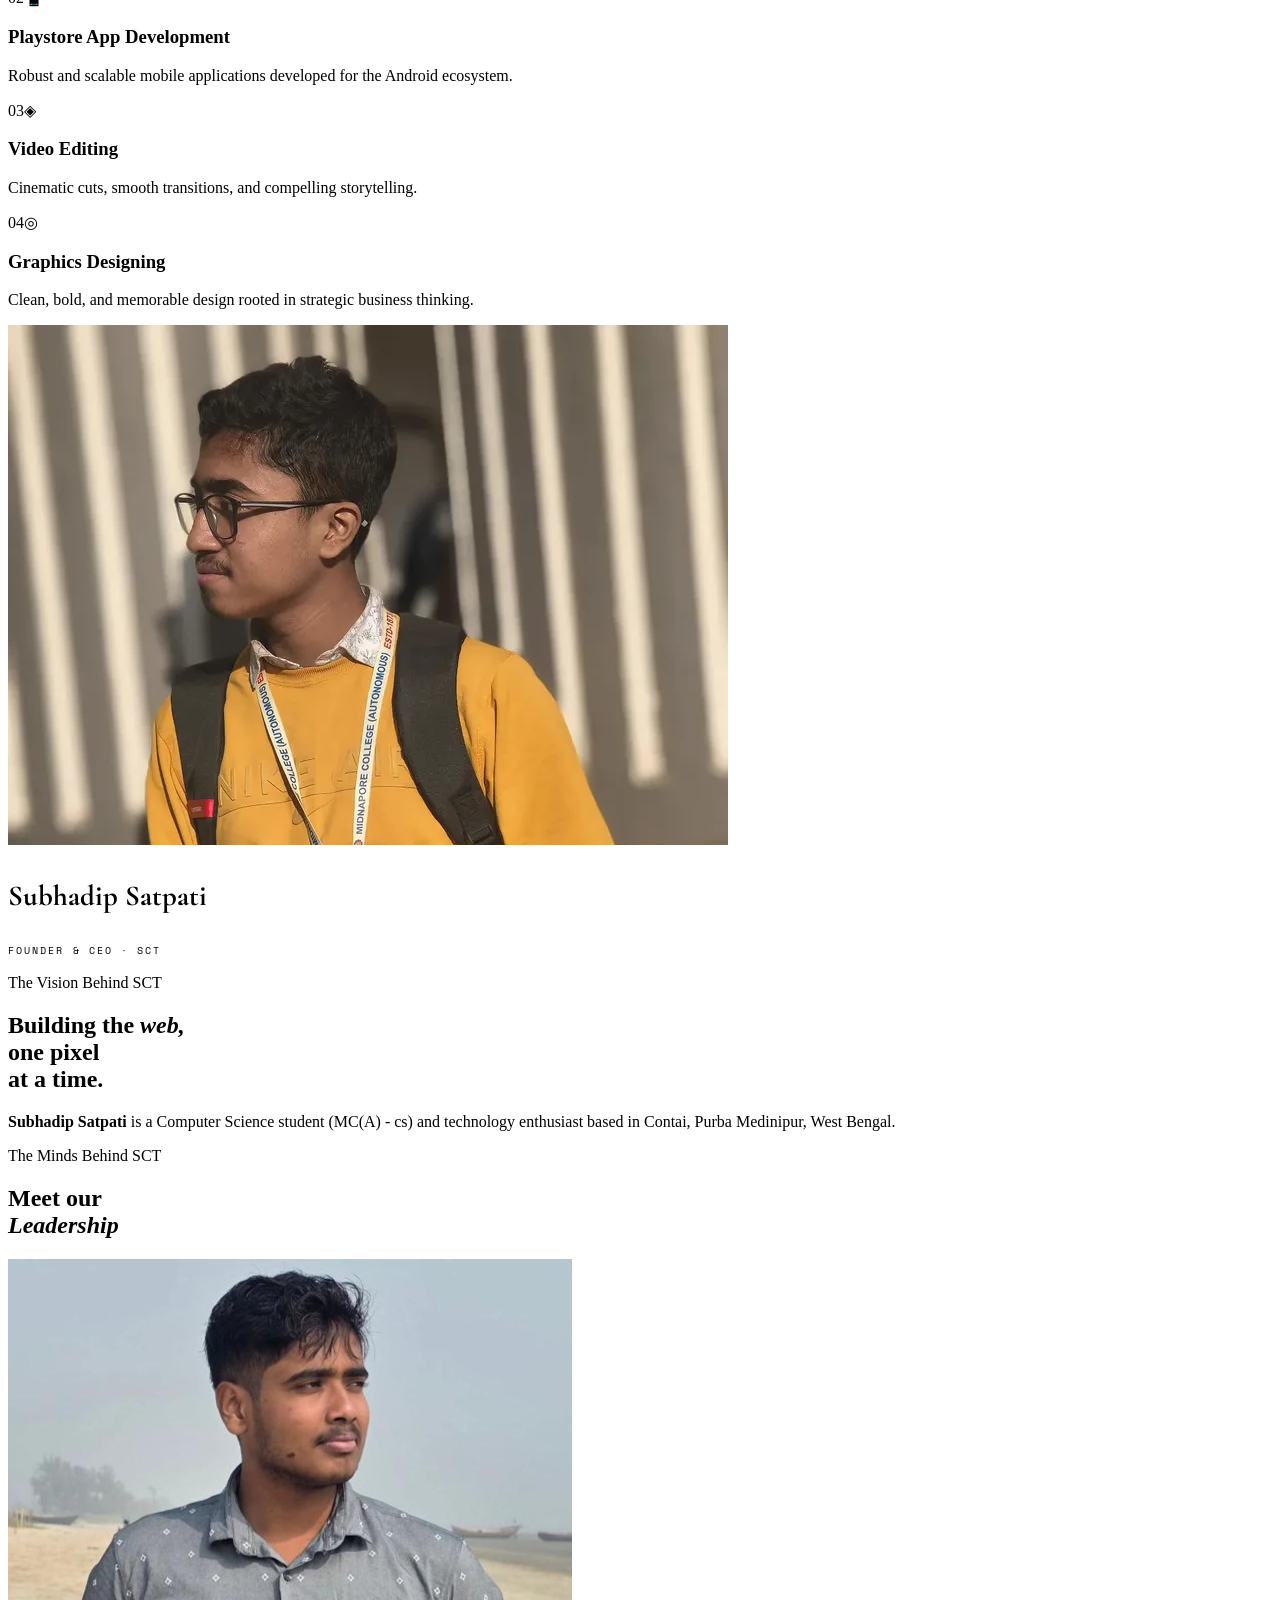
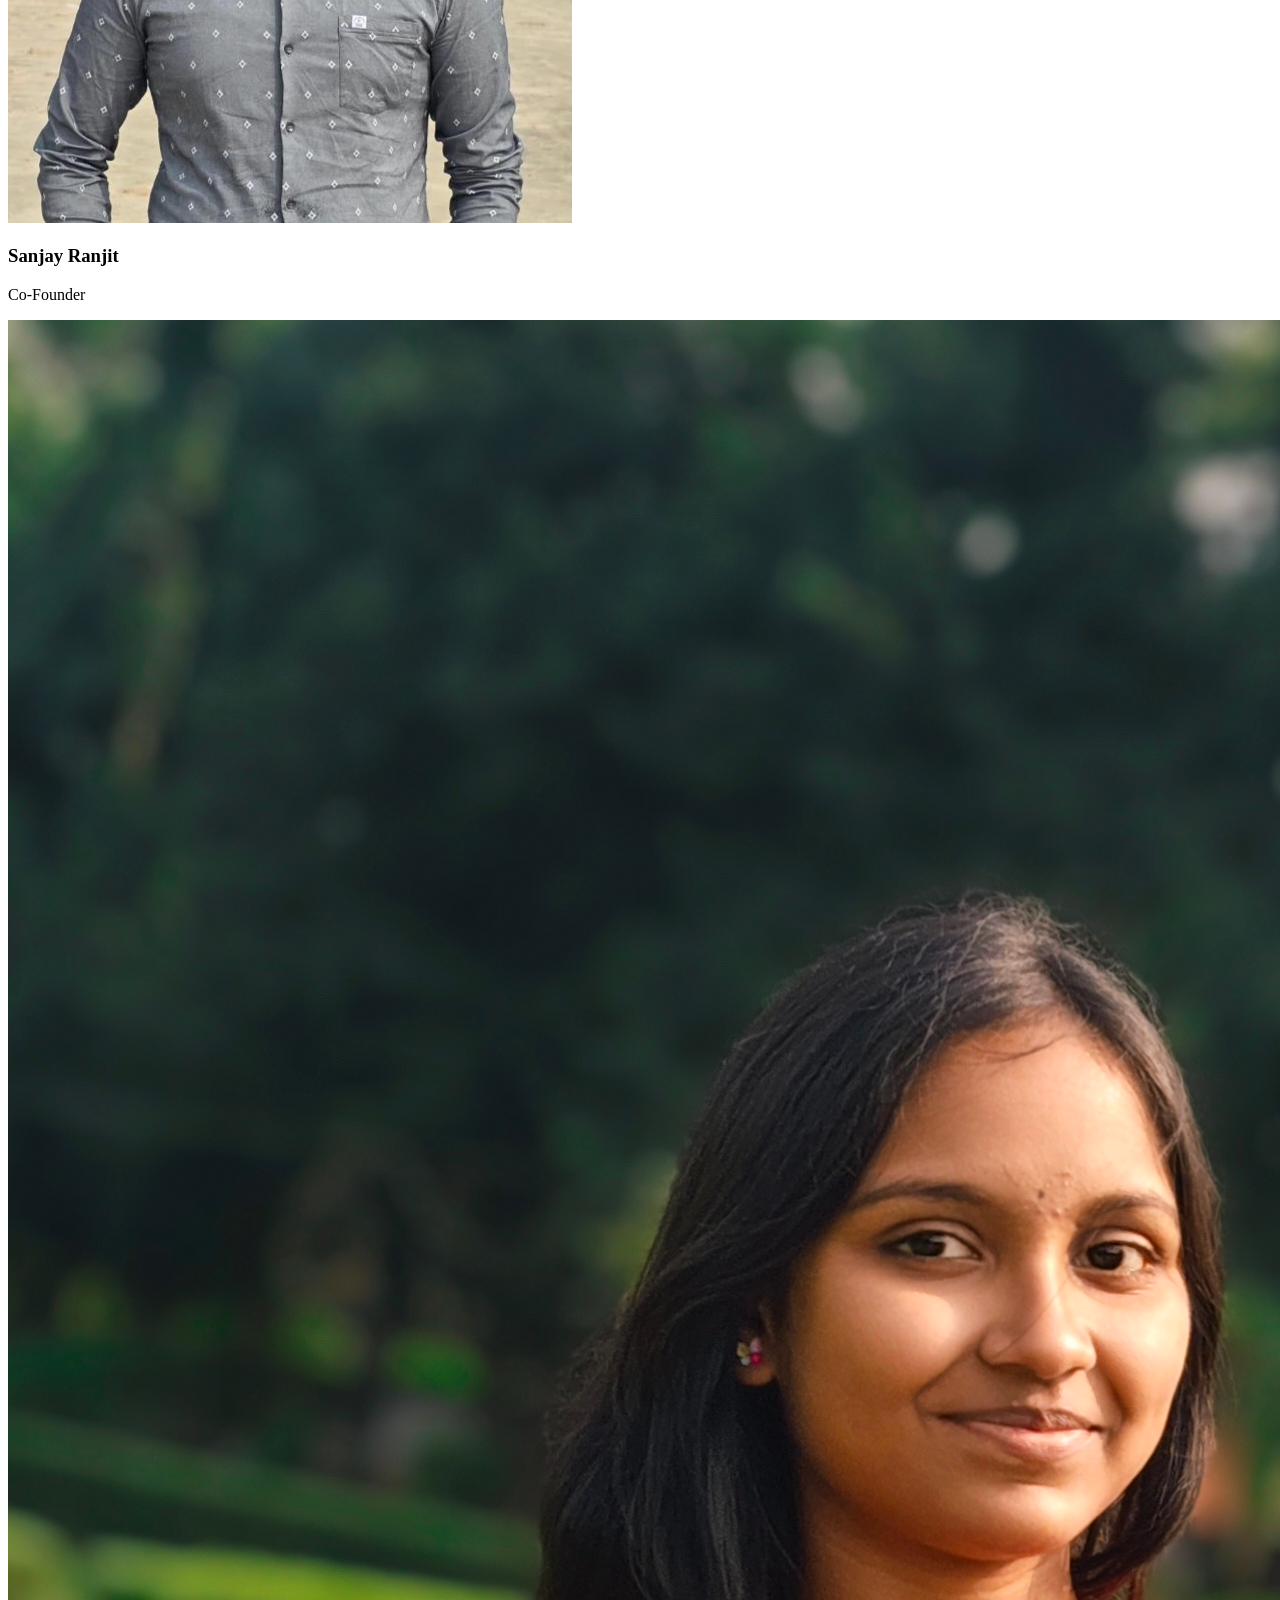
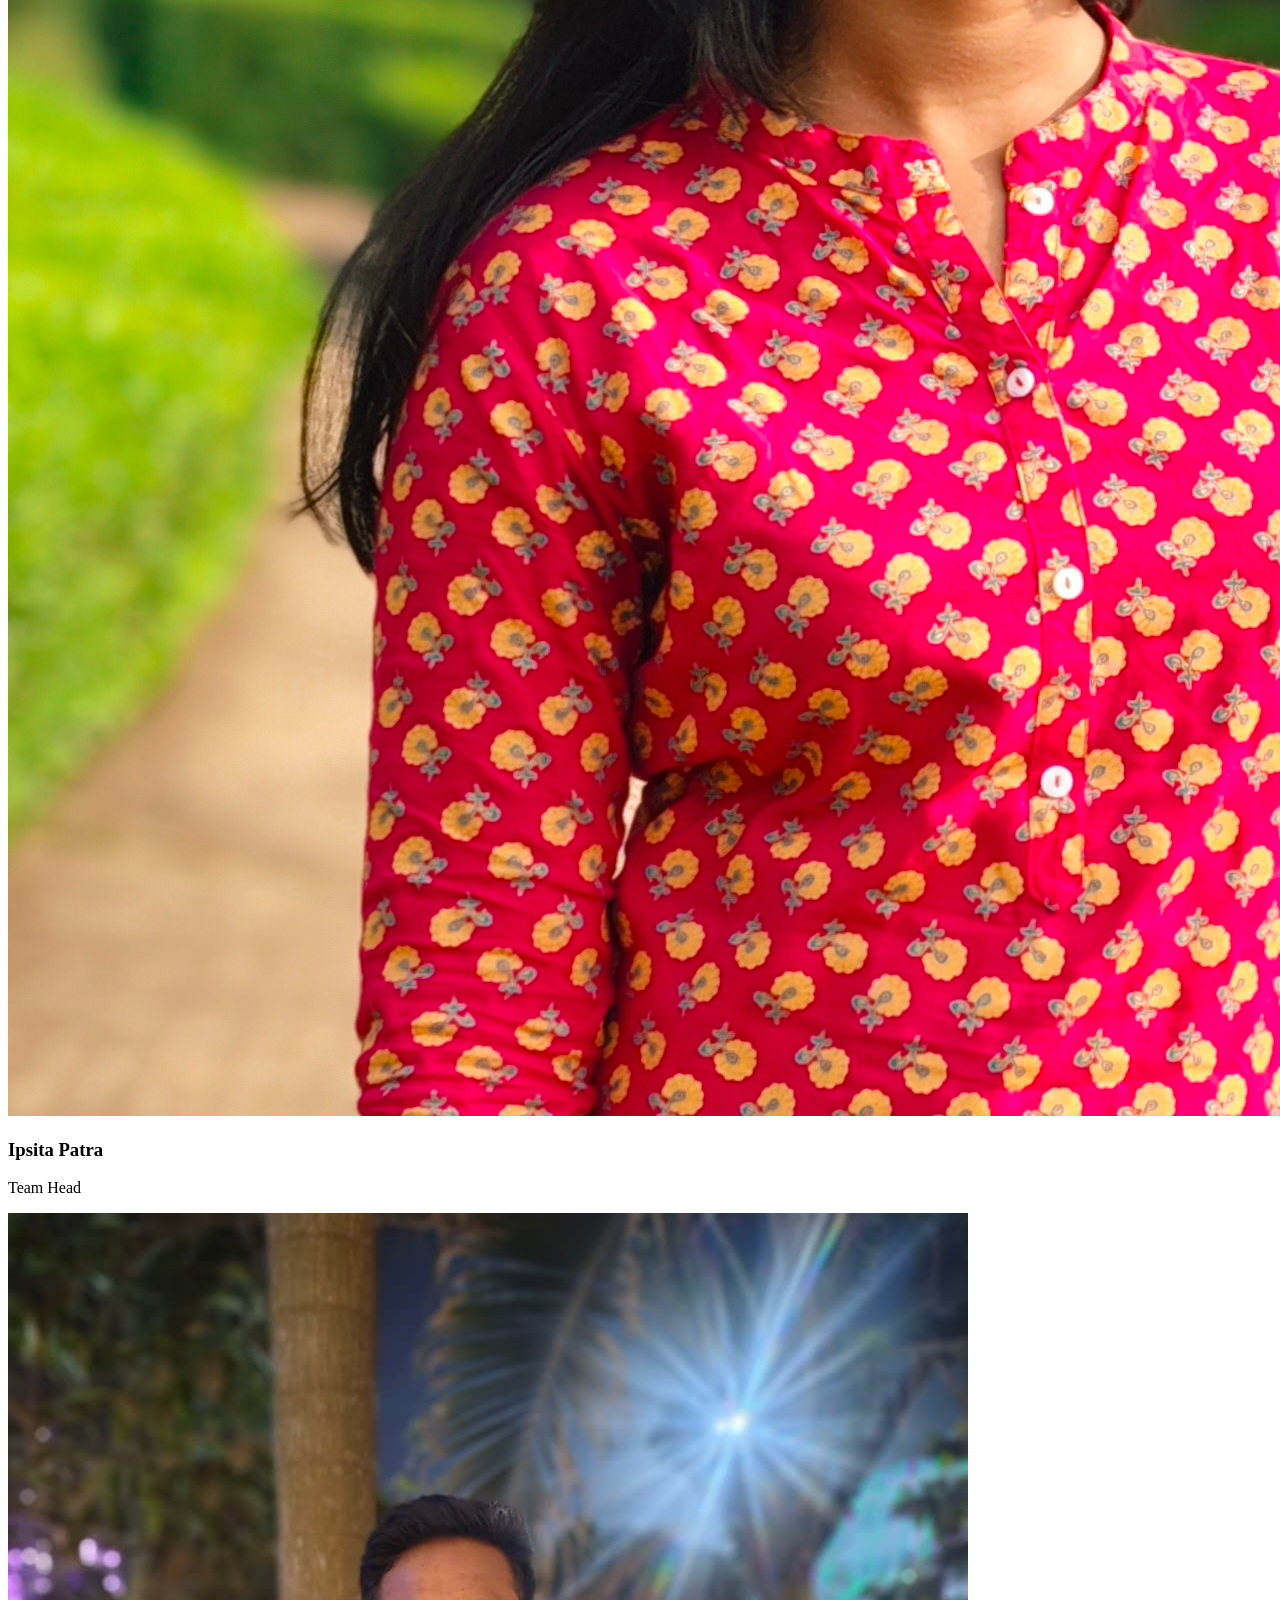
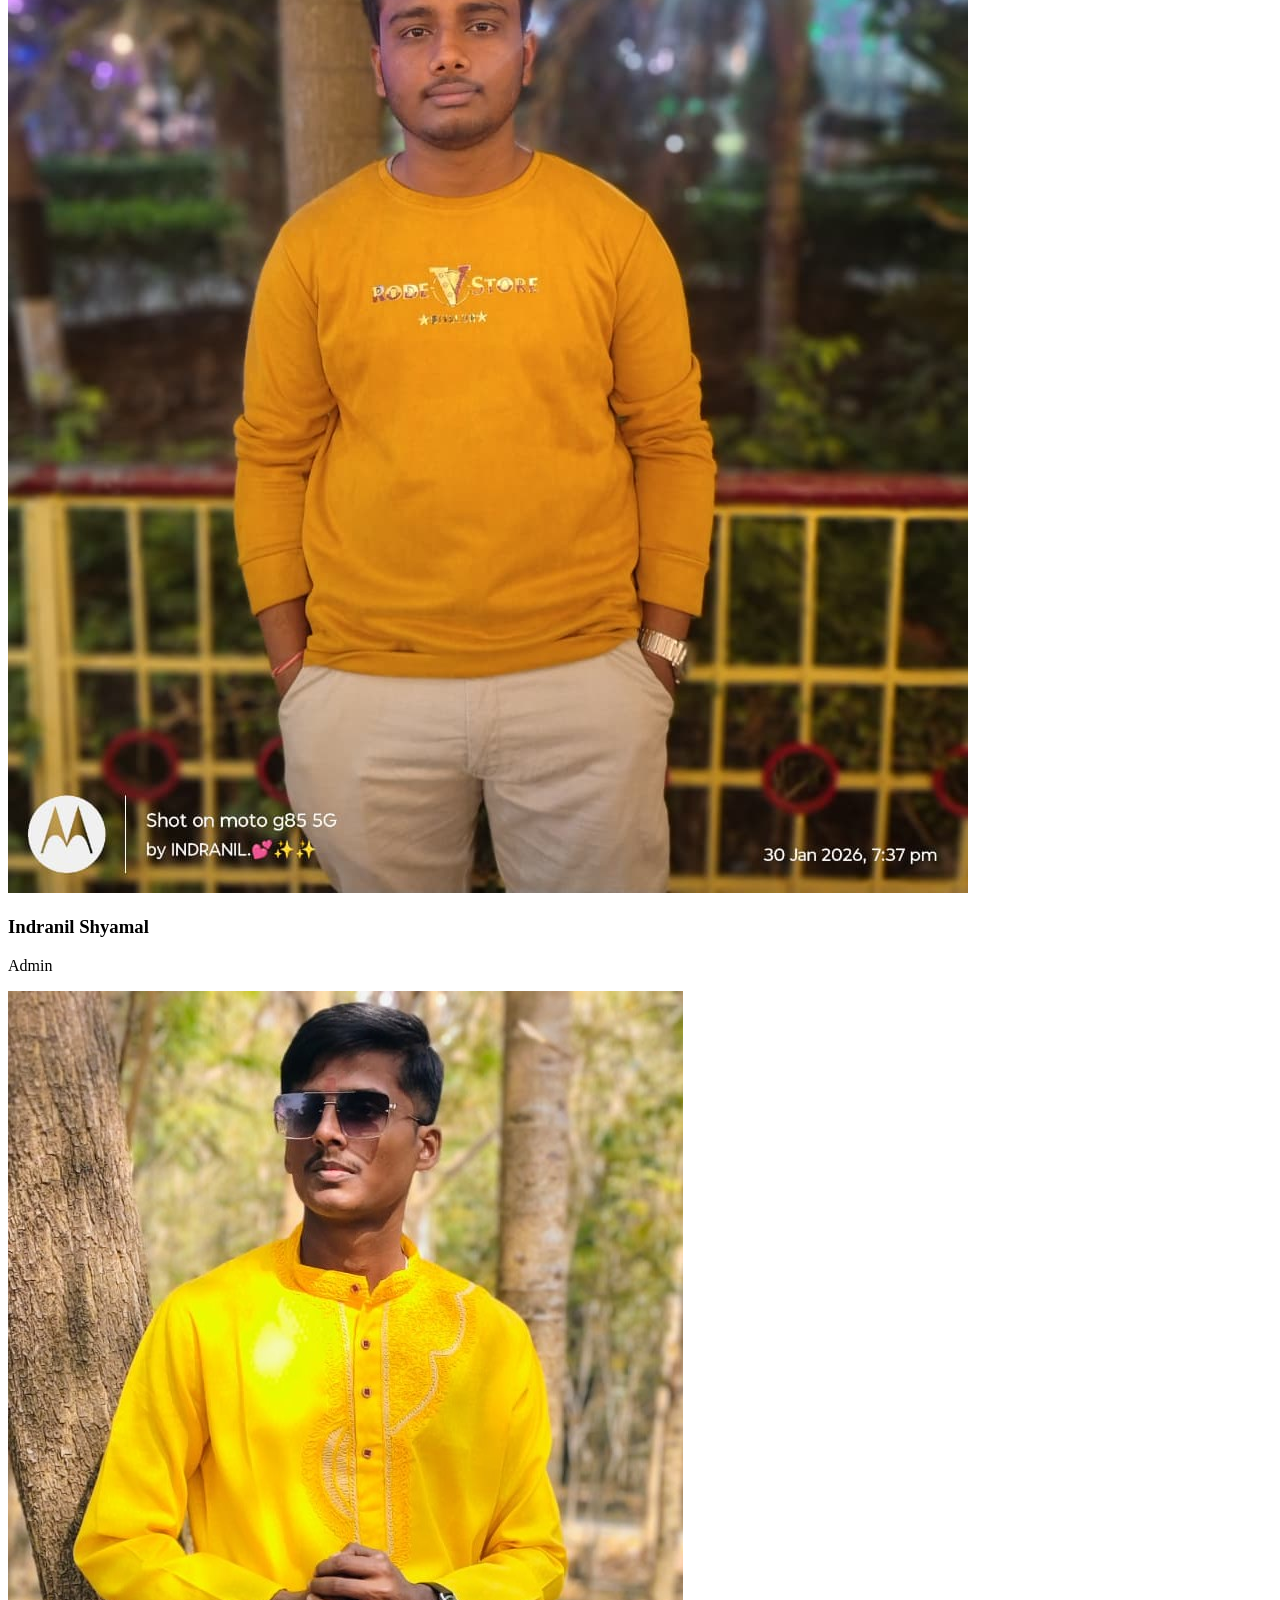
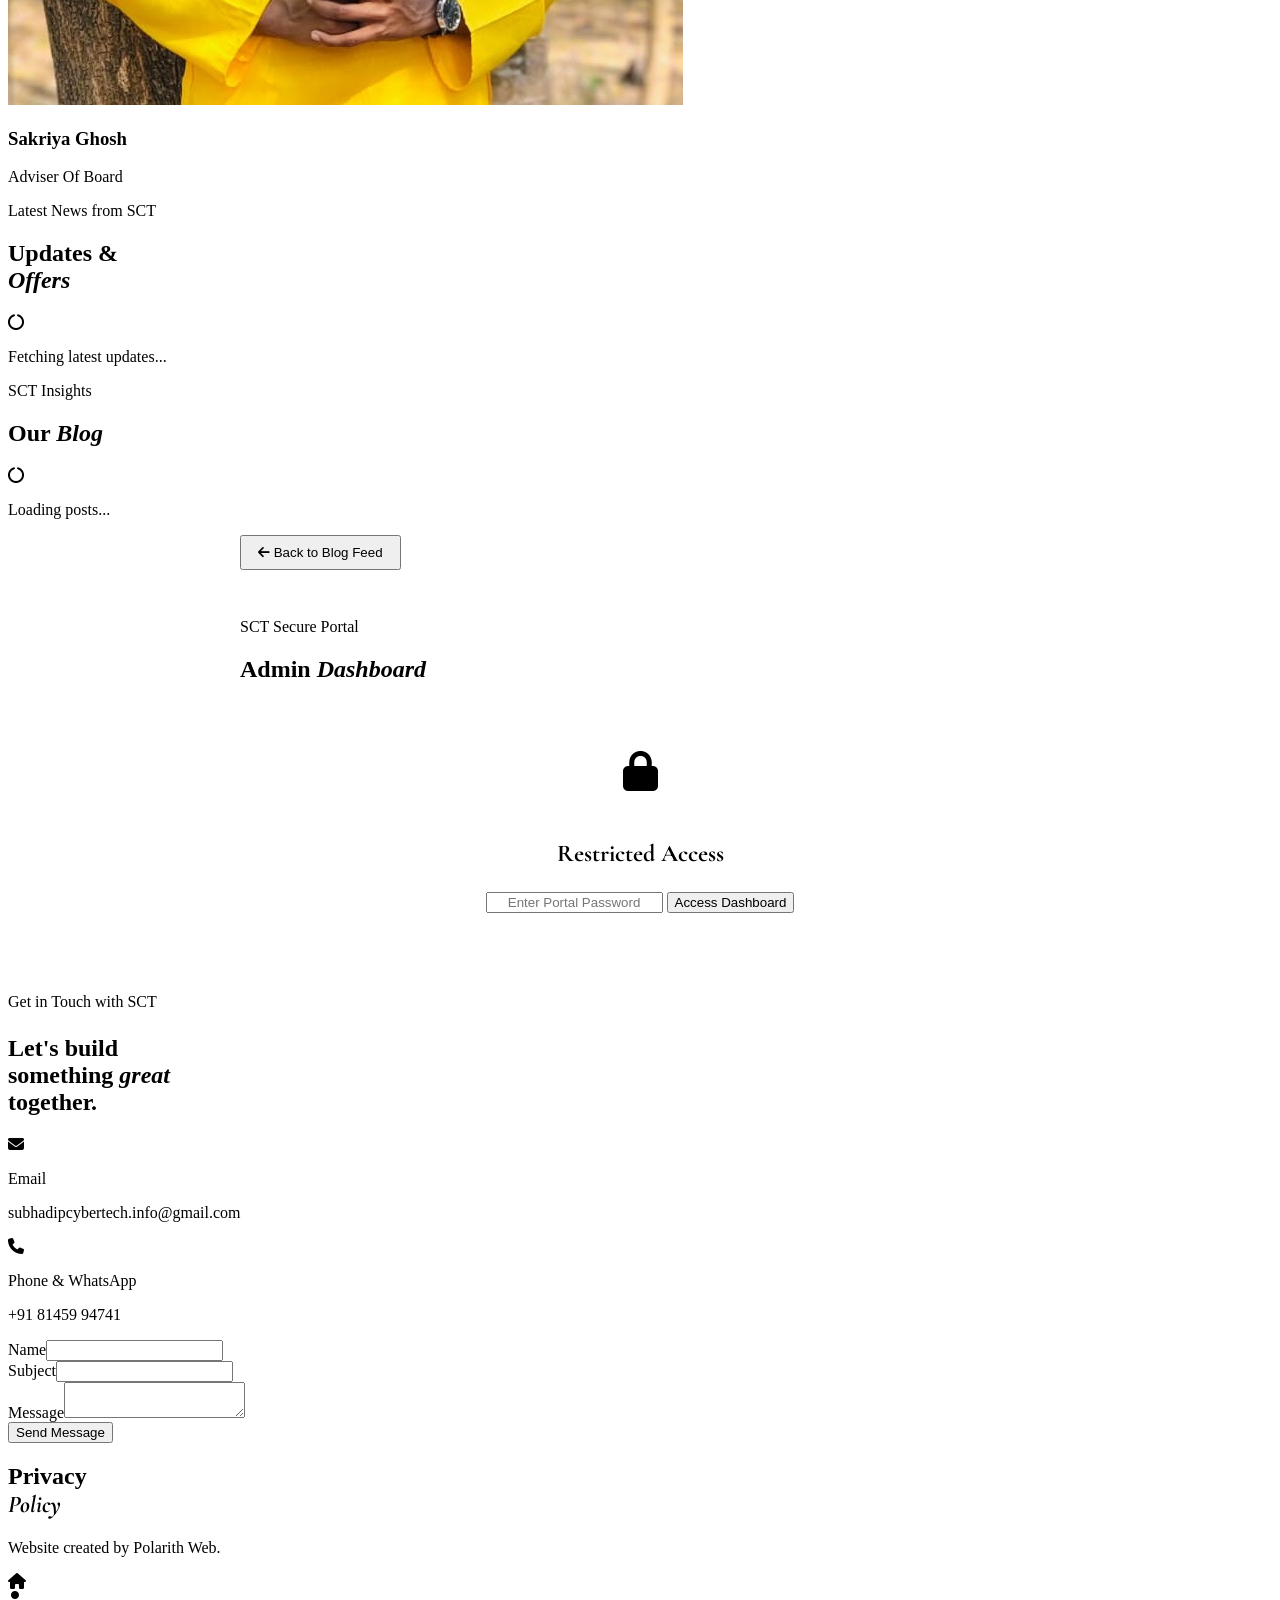
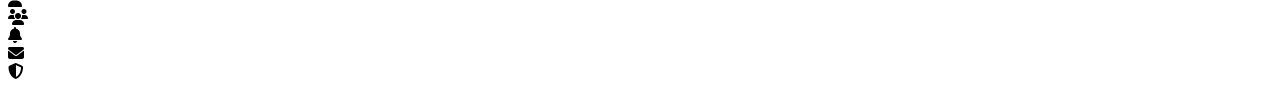
==== commit ae0b6566: "Rename gemini-code-1779990079094.html to index.html" ====
--- a/index.html
+++ b/index.html
@@ -22,50 +22,6 @@
 <meta property="twitter:title" content="SCT — Subhadip Cyber Technology">
 <meta property="twitter:description" content="Expert Web & App Development, Video Editing, and Graphic Design services.">
 <meta property="twitter:image" content="https://subhadipcyber.github.io/logo.png">
-
-<script type="application/ld+json">
-{
-  "@context": "https://schema.org",
-  "@type": "ProfessionalService",
-  "name": "SCT - Subhadip Cyber Technology",
-  "founder": {
-    "@type": "Person",
-    "name": "Subhadip Satpati",
-    "jobTitle": "Founder & CEO",
-    "alumniOf": "MC(A) - cs",
-    "homeLocation": {
-      "@type": "Place",
-      "name": "Midnapore, West Bengal"
-    }
-  },
-  "foundingDate": "2025",
-  "address": {
-    "@type": "PostalAddress",
-    "addressLocality": "Contai",
-    "addressRegion": "West Bengal",
-    "addressCountry": "India",
-    "postalCode": "721401"
-  },
-  "telephone": "+91-8145994741",
-  "email": "subhadipcybertech.info@gmail.com",
-  "url": "https://subhadipcyber.github.io/",
-  "image": "https://subhadipcyber.github.io/logo.png",
-  "description": "SCT provides high-quality digital support, web development, Android app development, and graphic design to small and medium-sized businesses.",
-  "openingHoursSpecification": [
-    {
-      "@type": "OpeningHoursSpecification",
-      "dayOfWeek": ["Monday", "Tuesday", "Wednesday", "Thursday", "Friday"],
-      "opens": "10:00",
-      "closes": "22:00"
-    }
-  ],
-  "sameAs": [
-    "https://www.linkedin.com/in/subhadip-satpati-029049396",
-    "https://www.instagram.com/pandit_subhadip_108",
-    "https://www.facebook.com/share/1AzgDqXUVH/"
-  ]
-}
-</script>
 
 <link rel="preconnect" href="https://fonts.googleapis.com">
 <link rel="preconnect" href="https://fonts.gstatic.com" crossorigin>
@@ -80,18 +36,14 @@
 <div class="orb orb3"></div>
 
 <nav style="justify-content: space-between;">
-  <div class="logo reveal-fade"><img src="logo.png" alt="SCT (Subhadip Cyber Technology) Official Logo" onerror="this.style.display='none'"></div>
+  <div class="logo reveal-fade"><img src="logo.png" alt="SCT Official Logo" onerror="this.style.display='none'"></div>
   <button id="blogNavBtn" class="btn-outline" style="pointer-events: auto; padding: 10px 24px; font-size: 0.75rem;" aria-label="Go to Blog">Blog</button>
 </nav>
 
 <main id="home" class="page active">
   <section class="hero">
     <p class="hero-eyebrow reveal-up">Subhadip Cyber Technology · Contai, India · Est. 2025</p>
-    <h1 class="hero-title reveal-up" style="transition-delay: 0.1s;">
-      We craft<br>
-      <em>digital</em><br>
-      experiences
-    </h1>
+    <h1 class="hero-title reveal-up" style="transition-delay: 0.1s;">We craft<br><em>digital</em><br>experiences</h1>
     <p class="hero-sub reveal-up" style="transition-delay: 0.2s;">SCT is a boutique creative studio delivering bespoke web development, Android app development, cinematic video editing, and striking graphic design for businesses worldwide.</p>
     <div class="hero-cta reveal-up" style="transition-delay: 0.3s;">
       <button class="btn-primary" onclick="triggerTab(4)" aria-label="Start a Project with SCT">Start a Project</button>
@@ -107,12 +59,6 @@
       <span>Graphics Designing</span><span><strong>·</strong></span>
       <span>Landing Pages</span><span><strong>·</strong></span>
       <span>Brand Identity</span><span><strong>·</strong></span>
-      <span>Website Development</span><span><strong>·</strong></span>
-      <span>App Development</span><span><strong>·</strong></span>
-      <span>Video Editing</span><span><strong>·</strong></span>
-      <span>Graphics Designing</span><span><strong>·</strong></span>
-      <span>Landing Pages</span><span><strong>·</strong></span>
-      <span>Brand Identity</span><span><strong>·</strong></span>
     </div>
   </div>
 
@@ -123,22 +69,22 @@
       <div class="service-card reveal-up" style="transition-delay: 0.1s;">
         <span class="service-num">01</span><span class="service-icon">⬡</span>
         <h3 class="service-name">Website Development</h3>
-        <p class="service-desc">Handcrafted, pixel-perfect websites using HTML, CSS, JS, and MERN stack. From blazing-fast landing pages to full multi-page web applications.</p>
+        <p class="service-desc">Handcrafted, pixel-perfect websites using HTML, CSS, JS, and MERN stack.</p>
       </div>
       <div class="service-card reveal-up" style="transition-delay: 0.2s;">
         <span class="service-num">02</span><span class="service-icon">📱</span>
         <h3 class="service-name">Playstore App Development</h3>
-        <p class="service-desc">Robust and scalable mobile applications developed for the Android ecosystem, optimized and ready for deployment on the Google Playstore.</p>
+        <p class="service-desc">Robust and scalable mobile applications developed for the Android ecosystem.</p>
       </div>
       <div class="service-card reveal-up" style="transition-delay: 0.3s;">
         <span class="service-num">03</span><span class="service-icon">◈</span>
         <h3 class="service-name">Video Editing</h3>
-        <p class="service-desc">Cinematic cuts, smooth transitions, and compelling storytelling. We transform raw footage into polished visual narratives that captivate audiences.</p>
+        <p class="service-desc">Cinematic cuts, smooth transitions, and compelling storytelling.</p>
       </div>
       <div class="service-card reveal-up" style="transition-delay: 0.4s;">
         <span class="service-num">04</span><span class="service-icon">◎</span>
         <h3 class="service-name">Graphics Designing</h3>
-        <p class="service-desc">From brand identities to social visuals, every pixel is intentional. Clean, bold, and memorable design rooted in strategic business thinking.</p>
+        <p class="service-desc">Clean, bold, and memorable design rooted in strategic business thinking.</p>
       </div>
     </div>
   </section>
@@ -147,10 +93,9 @@
 <section id="founder" class="page">
   <div class="founder-wrap">
     <div class="founder-visual reveal-fade">
-      <img src="founder.png" alt="Subhadip Satpati - Founder and CEO of Subhadip Cyber Technology" class="founder-img" onerror="this.style.display='none';this.nextElementSibling.style.display='flex'">
+      <img src="founder.png" alt="Subhadip Satpati" class="founder-img" onerror="this.style.display='none';this.nextElementSibling.style.display='flex'">
       <div style="display:none;width:100%;height:100%;align-items:center;justify-content:center;flex-direction:column;gap:1rem;background:linear-gradient(145deg,#0d0d18,#07070d);">
         <div style="width:120px;height:120px;border:1px solid var(--border);border-radius:50%;display:flex;align-items:center;justify-content:center;font-size:3rem;color:var(--gold);">SS</div>
-        <p style="font-family:'Space Mono',monospace;font-size:.65rem;color:var(--muted);letter-spacing:.2em;text-transform:uppercase;">founder.png</p>
       </div>
       <div class="founder-overlay"></div>
       <div class="founder-overlay-text">
@@ -158,27 +103,11 @@
         <p style="font-family:'Space Mono',monospace;font-size:.65rem;color:var(--gold);letter-spacing:.2em;text-transform:uppercase;margin-top:.4rem;">Founder & CEO · SCT</p>
       </div>
     </div>
-
     <div class="founder-info">
       <p class="section-label reveal-up">The Vision Behind SCT</p>
       <h2 class="reveal-up">Building the <em>web,</em><br>one pixel<br>at a time.</h2>
       <div class="founder-bio reveal-up">
         <p><strong>Subhadip Satpati</strong> is a Computer Science student (MC(A) - cs) and technology enthusiast based in Contai, Purba Medinipur, West Bengal.</p>
-        <p>He founded Subhadip Cyber Technology (SCT) in 2025 to provide high-quality, affordable digital support to small and medium-sized businesses. From responsive landing pages to complex MERN stack applications, Subhadip brings technical precision and creative vision to every project.</p>
-        <p>Under his leadership, SCT offers end-to-end creative services spanning web/app development, video editing, and graphic design, ensuring clients receive top-tier technological solutions.</p>
-      </div>
-      <div class="skills-wrap reveal-up">
-        <span class="skill-tag">C/C++</span>
-        <span class="skill-tag">Python</span>
-        <span class="skill-tag">Html/css</span>
-        <span class="skill-tag">JS</span>
-        <span class="skill-tag">MS Office</span>
-        <span class="skill-tag">Digital Electronics</span>
-        <span class="skill-tag">MERN stack</span>
-      </div>
-      <div class="founder-links reveal-up">
-        <a href="mailto:subhadipcybertech.info@gmail.com" class="founder-link" aria-label="Email Subhadip Satpati">✉ subhadipcybertech.info@gmail.com</a>
-        <a href="tel:+918145994741" class="founder-link" aria-label="Call Subhadip Satpati">📞 +91 81459 94741</a>
       </div>
     </div>
   </div>
@@ -188,28 +117,11 @@
   <div class="section">
     <p class="section-label reveal-up">The Minds Behind SCT</p>
     <h2 class="section-title reveal-up">Meet our<br><em style="font-style:italic;color:var(--gold)">Leadership</em></h2>
-    
     <div class="team-grid">
-      <div class="team-card reveal-up" style="transition-delay: 0.1s;">
-        <img src="sanjay.png" alt="Sanjay Ranjit - Co-Founder of SCT" onerror="this.src='data:image/svg+xml;utf8,<svg xmlns=\'http://www.w3.org/2000/svg\' width=\'100%\' height=\'100%\'><rect width=\'100%\' height=\'100%\' fill=\'%23111\'/></svg>'">
-        <h3>Sanjay Ranjit</h3>
-        <p>Co-Founder</p>
-      </div>
-      <div class="team-card reveal-up" style="transition-delay: 0.2s;">
-        <img src="ipsita.png" alt="Ipsita Patra - Team Head" onerror="this.src='data:image/svg+xml;utf8,<svg xmlns=\'http://www.w3.org/2000/svg\' width=\'100%\' height=\'100%\'><rect width=\'100%\' height=\'100%\' fill=\'%23111\'/></svg>'">
-        <h3>Ipsita Patra</h3>
-        <p>Team Head</p>
-      </div>
-      <div class="team-card reveal-up" style="transition-delay: 0.3s;">
-        <img src="indranil.png" alt="Indranil Shyamal - Admin" onerror="this.src='data:image/svg+xml;utf8,<svg xmlns=\'http://www.w3.org/2000/svg\' width=\'100%\' height=\'100%\'><rect width=\'100%\' height=\'100%\' fill=\'%23111\'/></svg>'">
-        <h3>Indranil Shyamal</h3>
-        <p>Admin</p>
-      </div>
-      <div class="team-card reveal-up" style="transition-delay: 0.4s;">
-        <img src="sakriya.png" alt="Sakriya Ghosh - Adviser of Board" onerror="this.src='data:image/svg+xml;utf8,<svg xmlns=\'http://www.w3.org/2000/svg\' width=\'100%\' height=\'100%\'><rect width=\'100%\' height=\'100%\' fill=\'%23111\'/></svg>'">
-        <h3>Sakriya Ghosh</h3>
-        <p>Adviser Of Board</p>
-      </div>
+      <div class="team-card reveal-up"><img src="sanjay.png" onerror="this.style.display='none'"><h3>Sanjay Ranjit</h3><p>Co-Founder</p></div>
+      <div class="team-card reveal-up"><img src="ipsita.png" onerror="this.style.display='none'"><h3>Ipsita Patra</h3><p>Team Head</p></div>
+      <div class="team-card reveal-up"><img src="indranil.png" onerror="this.style.display='none'"><h3>Indranil Shyamal</h3><p>Admin</p></div>
+      <div class="team-card reveal-up"><img src="sakriya.png" onerror="this.style.display='none'"><h3>Sakriya Ghosh</h3><p>Adviser Of Board</p></div>
     </div>
   </div>
 </section>
@@ -218,40 +130,38 @@
   <div class="section">
     <p class="section-label reveal-up">Latest News from SCT</p>
     <h2 class="section-title reveal-up">Updates &<br><em style="font-style:italic;color:var(--gold)">Offers</em></h2>
-    <p class="hero-sub reveal-up">Stay tuned for the latest project updates, exclusive web development offers, and SCT announcements.</p>
-    
     <div class="updates-grid" id="updatesContainer">
-      <div class="update-placeholder reveal-up">
-        <i class="fas fa-circle-notch fa-spin"></i>
-        <p>Fetching latest updates...</p>
-      </div>
-    </div>
-  </div>
-</section>
-
-<!-- BLOG SECTION -->
+      <div class="update-placeholder reveal-up"><i class="fas fa-circle-notch fa-spin"></i><p>Fetching latest updates...</p></div>
+    </div>
+  </div>
+</section>
+
+<!-- MAIN BLOG FEED -->
 <section id="blog" class="page">
   <div class="section">
     <p class="section-label reveal-up">SCT Insights</p>
     <h2 class="section-title reveal-up">Our <em style="font-style:italic;color:var(--gold)">Blog</em></h2>
-    <p class="hero-sub reveal-up">Explore our latest thoughts on web development, design, and technology.</p>
-    
     <div class="updates-grid" id="blogContainer">
-      <div class="update-placeholder reveal-up">
-        <i class="fas fa-circle-notch fa-spin"></i>
-        <p>Loading posts...</p>
-      </div>
-    </div>
-  </div>
-</section>
-
-<!-- ADMIN SECURE PORTAL (Inline style display:none removed to fix routing bug) -->
+      <div class="update-placeholder reveal-up"><i class="fas fa-circle-notch fa-spin"></i><p>Loading posts...</p></div>
+    </div>
+  </div>
+</section>
+
+<!-- SINGLE BLOG VIEW -->
+<section id="single-blog" class="page">
+  <div class="section" style="max-width: 800px; margin: 0 auto;">
+    <button onclick="switchPage('blog')" class="btn-outline" style="margin-bottom: 2rem; padding: 8px 16px;"><i class="fas fa-arrow-left"></i> Back to Blog Feed</button>
+    <div id="singleBlogContainer" class="reveal-up"></div>
+  </div>
+</section>
+
+<!-- ADMIN DASHBOARD -->
 <section id="admin" class="page">
   <div class="section" style="max-width: 800px; margin: 0 auto;">
     <p class="section-label reveal-up">SCT Secure Portal</p>
     <h2 class="section-title reveal-up">Admin <em style="font-style:italic;color:var(--gold)">Dashboard</em></h2>
     
-    <!-- LOGIN UI -->
+    <!-- LOGIN FORM -->
     <div id="adminLogin" class="reveal-up" style="background: rgba(255,255,255,0.03); border: 1px solid var(--border); border-radius: 12px; padding: 3rem; text-align: center; max-width: 400px; margin: 0 auto;">
       <i class="fas fa-lock" style="font-size: 2.5rem; color: var(--gold); margin-bottom: 1.5rem;"></i>
       <h3 style="font-family: 'Cormorant Garamond', serif; font-size: 1.5rem; margin-bottom: 1.5rem;">Restricted Access</h3>
@@ -260,9 +170,16 @@
       <p id="loginError" style="color: #ff4d4d; font-size: 0.85rem; margin-top: 1rem; display: none;">Incorrect password.</p>
     </div>
 
-    <!-- ACTUAL DASHBOARD (Hidden until authenticated) -->
+    <!-- MAIN CONSOLE -->
     <div id="adminDashboard" style="display: none;">
-      <div class="admin-panel reveal-up" style="background: rgba(255,255,255,0.03); border: 1px solid var(--border); border-radius: 12px; padding: 2rem;">
+      <div class="admin-nav-toggle" style="display: flex; gap: 15px; margin-bottom: 2rem;">
+        <button id="adminShowCreateBtn" class="btn-primary" style="padding: 10px 24px; font-size: 0.75rem;">Create New Post</button>
+        <button id="adminShowManageBtn" class="btn-outline" style="padding: 10px 24px; font-size: 0.75rem;">Manage Existing Posts</button>
+      </div>
+
+      <!-- CREATE / EDIT PANEL -->
+      <div id="adminCreateFormWrapper" class="admin-panel reveal-up" style="background: rgba(255,255,255,0.03); border: 1px solid var(--border); border-radius: 12px; padding: 2rem;">
+        <h3 id="adminFormModeTitle" style="font-family:'Cormorant Garamond', serif; font-size: 1.5rem; margin-bottom: 1.5rem; color: var(--gold);">Publish a New Post</h3>
         
         <div class="form-group" style="margin-bottom: 1.5rem;">
           <label class="form-label" for="blogTitle">Blog Title</label>
@@ -282,17 +199,32 @@
         <div class="form-group" style="margin-bottom: 1.5rem;">
           <label class="form-label">Content Editor</label>
           <div class="editor-toolbar" style="background: rgba(255,255,255,0.05); padding: 10px; border-radius: 8px 8px 0 0; border: 1px solid var(--border); border-bottom: none; display: flex; gap: 10px; align-items: center;">
-            <button type="button" class="editor-btn" onclick="document.execCommand('bold', false, null)" title="Bold" style="background: none; border: none; color: var(--text); cursor: pointer;"><i class="fas fa-bold"></i></button>
-            <button type="button" class="editor-btn" onclick="document.execCommand('italic', false, null)" title="Italic" style="background: none; border: none; color: var(--text); cursor: pointer;"><i class="fas fa-italic"></i></button>
-            <button type="button" class="editor-btn" onclick="document.execCommand('underline', false, null)" title="Underline" style="background: none; border: none; color: var(--text); cursor: pointer;"><i class="fas fa-underline"></i></button>
+            <button type="button" class="editor-btn" onclick="document.execCommand('bold', false, null)" title="Bold"><i class="fas fa-bold"></i></button>
+            <button type="button" class="editor-btn" onclick="document.execCommand('italic', false, null)" title="Italic"><i class="fas fa-italic"></i></button>
+            <button type="button" class="editor-btn" onclick="document.execCommand('underline', false, null)" title="Underline"><i class="fas fa-underline"></i></button>
             <input type="color" class="editor-color" onchange="document.execCommand('foreColor', false, this.value)" title="Text Color" style="cursor: pointer; background: none; border: none; padding: 0; width: 24px; height: 24px; border-radius: 50%;">
           </div>
           <div id="richTextEditor" contenteditable="true" style="min-height: 200px; background: rgba(255,255,255,0.02); border: 1px solid var(--border); border-radius: 0 0 8px 8px; padding: 1rem; color: var(--text); outline: none; line-height: 1.6;"></div>
         </div>
 
-        <button id="publishBlogBtn" class="form-submit" style="width: auto; padding: 12px 30px;">Publish Post</button>
+        <div class="form-group" style="margin-bottom: 1.5rem;">
+          <label class="form-label" for="blogLink">Attached Link Button (Optional)</label>
+          <input type="url" id="blogLink" class="form-input" placeholder="https://example.com/...">
+        </div>
+
+        <div style="display: flex; gap: 15px; align-items: center;">
+          <button id="publishBlogBtn" class="form-submit" style="width: auto; padding: 12px 30px;">Publish Post</button>
+          <button id="cancelEditBtn" class="btn-outline" style="display: none; padding: 12px 24px; border-radius: 8px; font-size: 0.85rem;">Cancel Editing</button>
+        </div>
         <div id="publishStatus" style="margin-top: 10px; font-size: 0.85rem; color: var(--gold);"></div>
       </div>
+
+      <!-- MANAGEMENT PANEL -->
+      <div id="adminManageListWrapper" class="admin-panel reveal-up" style="display: none; background: rgba(255,255,255,0.03); border: 1px solid var(--border); border-radius: 12px; padding: 2rem;">
+        <h3 style="font-family:'Cormorant Garamond', serif; font-size: 1.5rem; margin-bottom: 1.5rem; color: var(--gold);">Manage Posts</h3>
+        <div id="adminPostsListContainer" style="display: flex; flex-direction: column; gap: 15px;"></div>
+      </div>
+
     </div>
   </div>
 </section>
@@ -302,144 +234,46 @@
     <div class="contact-left">
       <p class="section-label reveal-up" style="margin-bottom:1.5rem;">Get in Touch with SCT</p>
       <h2 class="reveal-up">Let's build<br>something <em>great</em><br>together.</h2>
-      
-      <div class="contact-detail reveal-up" style="transition-delay: 0.1s;">
-        <div class="contact-detail-icon"><i class="fas fa-envelope"></i></div>
-        <div>
-          <p class="contact-detail-label">Email</p>
-          <p class="contact-detail-val"><a href="mailto:subhadipcybertech.info@gmail.com" style="color:var(--text);text-decoration:none;">subhadipcybertech.info@gmail.com</a></p>
-        </div>
-      </div>
-      <div class="contact-detail reveal-up" style="transition-delay: 0.2s;">
-        <div class="contact-detail-icon"><i class="fas fa-phone"></i></div>
-        <div>
-          <p class="contact-detail-label">Phone & WhatsApp</p>
-          <p class="contact-detail-val">+91 81459 94741</p>
-        </div>
-      </div>
-      <div class="contact-detail reveal-up" style="transition-delay: 0.3s;">
-        <div class="contact-detail-icon"><i class="fas fa-map-marker-alt"></i></div>
-        <div>
-          <p class="contact-detail-label">Location & Hours</p>
-          <p class="contact-detail-val" style="font-size:0.85rem; color:var(--muted);">Contai, Purba Medinipur, 721401<br>Mon-Fri: 10AM - 10PM</p>
-        </div>
-      </div>
-
-      <div class="social-links reveal-up" style="transition-delay: 0.4s;">
-        <a href="https://www.linkedin.com/in/subhadip-satpati-029049396" target="_blank" aria-label="SCT LinkedIn"><i class="fab fa-linkedin"></i></a>
-        <a href="https://www.instagram.com/pandit_subhadip_108" target="_blank" aria-label="SCT Instagram"><i class="fab fa-instagram"></i></a>
-        <a href="https://www.facebook.com/share/1AzgDqXUVH/" target="_blank" aria-label="SCT Facebook"><i class="fab fa-facebook"></i></a>
-        <a href="https://wa.me/918145994741" target="_blank" aria-label="SCT WhatsApp"><i class="fab fa-whatsapp"></i></a>
-      </div>
-    </div>
-
-    <div class="reveal-up" style="transition-delay: 0.2s;">
+      <div class="contact-detail reveal-up"><div class="contact-detail-icon"><i class="fas fa-envelope"></i></div><div><p class="contact-detail-label">Email</p><p class="contact-detail-val">subhadipcybertech.info@gmail.com</p></div></div>
+      <div class="contact-detail reveal-up"><div class="contact-detail-icon"><i class="fas fa-phone"></i></div><div><p class="contact-detail-label">Phone & WhatsApp</p><p class="contact-detail-val">+91 81459 94741</p></div></div>
+    </div>
+    <div class="reveal-up">
       <form class="contact-form" id="contactForm">
-        <div class="form-row">
-          <div class="form-group">
-            <label class="form-label" for="fname">Name</label>
-            <input type="text" id="fname" class="form-input" placeholder="Your full name" required>
-          </div>
-        </div>
-        <div class="form-group">
-          <label class="form-label" for="fsubject">Subject</label>
-          <input type="text" id="fsubject" class="form-input" placeholder="What's this about?" required>
-        </div>
-        <div class="form-group">
-          <label class="form-label" for="fmessage">Message</label>
-          <textarea id="fmessage" class="form-textarea" placeholder="Tell me about your project…" required></textarea>
-        </div>
-        <button type="submit" class="form-submit" id="submitBtn">Send via Email App →</button>
+        <div class="form-row"><div class="form-group"><label class="form-label">Name</label><input type="text" id="fname" class="form-input" required></div></div>
+        <div class="form-group"><label class="form-label">Subject</label><input type="text" id="fsubject" class="form-input" required></div>
+        <div class="form-group"><label class="form-label">Message</label><textarea id="fmessage" class="form-textarea" required></textarea></div>
+        <button type="submit" class="form-submit" id="submitBtn">Send Message</button>
       </form>
     </div>
-  </div>
-  
-  <div class="credit-badge reveal-fade">
-    <p>made by Polarith Web - Priyam Kesh</p>
-    <p><a href="mailto:priaxom.ai@outlook.com">priaxom.ai@outlook.com</a></p>
   </div>
 </section>
 
 <section id="privacy" class="page">
   <div class="privacy-wrap reveal-up">
     <h1>Privacy<br><em style="font-family:'Cormorant Garamond',serif;font-style:italic;color:var(--gold)">Policy</em></h1>
-    <p class="privacy-meta">SCT — Subhadip Cyber Technology</p>
-    <p>SCT is committed to protecting your personal information and your right to privacy. This Privacy Policy explains how we collect, use, and safeguard your information.</p>
-    
-    <h2>1. Information We Collect</h2>
-    <ul>
-      <li>Full name and email address</li>
-      <li>Phone number (if provided)</li>
-      <li>Project details and requirements</li>
-    </ul>
-    
-    <h2>2. How We Use Your Information</h2>
-    <ul>
-      <li>Responding to your enquiries and delivering the requested services</li>
-      <li>Communicating project updates, timelines, and deliverables</li>
-    </ul>
-    
-    <h2>3. Contact</h2>
-    <ul>
-      <li>Email: <a href="mailto:subhadipcybertech.info@gmail.com" style="color:var(--muted); text-decoration:none;">subhadipcybertech.info@gmail.com</a></li>
-      <li>Phone: +91 81459 94741</li>
-    </ul>
-
-    <div class="polarith-badge reveal-up" style="transition-delay: 0.2s;">
-      <p>This website is created and managed by <a href="https://polarithweb.github.io/" target="_blank" rel="noopener noreferrer">Polarith Web</a>.</p>
-      <p>Contact: <a href="mailto:priaxom.ai@outlook.com">priaxom.ai@outlook.com</a></p>
-    </div>
-  </div>
-</section>
-
-<!-- Image Zoom Modal -->
+    <div class="polarith-badge reveal-up"><p>Website created by Polarith Web.</p></div>
+  </div>
+</section>
+
 <div id="imageModal" style="display: none; position: fixed; inset: 0; background: rgba(0,0,0,0.85); backdrop-filter: blur(10px); z-index: 99999; justify-content: center; align-items: center; cursor: pointer;">
-  <img id="modalImg" src="" style="max-width: 90vw; max-height: 90vh; object-fit: contain; border-radius: 8px; box-shadow: 0 10px 40px rgba(0,0,0,0.8);">
-</div>
-
-<div id="chat-widget">
-  <div id="chat-overlay"></div> 
-
-  <div id="chat-window">
-    <div class="chat-header">
-      <div class="chat-title">
-        <svg width="18" height="18" viewBox="0 0 24 24" fill="none" xmlns="http://www.w3.org/2000/svg" aria-hidden="true"><path d="M11.5 24L9.5 15.5L1 13.5L9.5 11.5L11.5 3L13.5 11.5L22 13.5L13.5 15.5L11.5 24Z" fill="#4285F4"/><path d="M19 9.5L18 6.5L15 5.5L18 4.5L19 1.5L20 4.5L23 5.5L20 6.5L19 9.5Z" fill="#F4B400"/></svg>
-        Agomoni AI
-      </div>
-      <button class="close-chat" id="closeChatBtn" aria-label="Close Chat"><i class="fas fa-times"></i></button>
-    </div>
-    <div class="chat-body" id="chatBody">
-      <div class="chat-msg bot-msg">Hello! I am Agomoni AI, the official assistant for SCT. How can I help you today?</div>
-    </div>
-    <div class="chat-footer">
-      <input type="text" id="chatInput" placeholder="Ask me anything..." autocomplete="off" aria-label="Chat input">
-      <button id="sendChatBtn" aria-label="Send message"><i class="fas fa-paper-plane"></i></button>
-    </div>
-  </div>
-
-  <div id="chatbot-btn" title="Chat with Agomoni AI" role="button" tabindex="0">
-    <i class="fas fa-comment-dots"></i>
-  </div>
+  <img id="modalImg" src="" style="max-width: 90vw; max-height: 90vh; object-fit: contain; border-radius: 8px;">
 </div>
 
 <nav class="bottom-nav-wrapper" aria-label="Main Navigation" id="bottomNav">
   <div class="tab-container">
     <div class="slider" id="slider"></div>
-    <div class="tab active" onclick="moveTab(this,0)" title="Home" role="button" tabindex="0"><i class="fas fa-home"></i></div>
-    <div class="tab" onclick="moveTab(this,1)" title="Founder" role="button" tabindex="0"><i class="fas fa-user"></i></div>
-    <div class="tab" onclick="moveTab(this,2)" title="Team" role="button" tabindex="0"><i class="fas fa-users"></i></div>
-    <div class="tab" onclick="moveTab(this,3)" title="Updates" role="button" tabindex="0"><i class="fas fa-bell"></i></div>
-    <div class="tab" onclick="moveTab(this,4)" title="Contact" role="button" tabindex="0"><i class="fas fa-envelope"></i></div>
-    <div class="tab" onclick="moveTab(this,5)" title="Privacy" role="button" tabindex="0"><i class="fas fa-shield-alt"></i></div>
+    <div class="tab active" onclick="moveTab(this,0)" title="Home"><i class="fas fa-home"></i></div>
+    <div class="tab" onclick="moveTab(this,1)" title="Founder"><i class="fas fa-user"></i></div>
+    <div class="tab" onclick="moveTab(this,2)" title="Team"><i class="fas fa-users"></i></div>
+    <div class="tab" onclick="moveTab(this,3)" title="Updates"><i class="fas fa-bell"></i></div>
+    <div class="tab" onclick="moveTab(this,4)" title="Contact"><i class="fas fa-envelope"></i></div>
+    <div class="tab" onclick="moveTab(this,5)" title="Privacy"><i class="fas fa-shield-alt"></i></div>
   </div>
 </nav>
 
-<!-- FIREBASE SDK INITIALIZATION -->
 <script type="module">
   import { initializeApp } from "https://www.gstatic.com/firebasejs/12.13.0/firebase-app.js";
-  import { getAnalytics } from "https://www.gstatic.com/firebasejs/12.13.0/firebase-analytics.js";
-  import { getFirestore, collection, addDoc, getDocs, orderBy, query, serverTimestamp } from "https://www.gstatic.com/firebasejs/12.13.0/firebase-firestore.js";
-  import { getStorage, ref, uploadBytes, getDownloadURL } from "https://www.gstatic.com/firebasejs/12.13.0/firebase-storage.js";
+  import { getFirestore, collection, addDoc, doc, setDoc, updateDoc, deleteDoc, getDocs, orderBy, query, serverTimestamp } from "https://www.gstatic.com/firebasejs/12.13.0/firebase-firestore.js";
 
   const firebaseConfig = {
     apiKey: "AIzaSyAKGcd7zi4WiL5v_6vjbkS6DWAOdBYYPg8",
@@ -447,21 +281,13 @@
     projectId: "sctcyber-c672c",
     storageBucket: "sctcyber-c672c.firebasestorage.app",
     messagingSenderId: "593539206140",
-    appId: "1:593539206140:web:ae614cd1e0dddbc3be8079",
-    measurementId: "G-BQFTX34J1R"
+    appId: "1:593539206140:web:ae614cd1e0dddbc3be8079"
   };
 
   const app = initializeApp(firebaseConfig);
-  const analytics = getAnalytics(app);
-  const db = getFirestore(app);
-  const storage = getStorage(app);
-
-  // Expose to global scope for script.js
-  window.firebaseDB = db;
-  window.firebaseStorage = storage;
-  window.firebaseAPI = { collection, addDoc, getDocs, orderBy, query, ref, uploadBytes, getDownloadURL, serverTimestamp };
+  window.firebaseDB = getFirestore(app);
+  window.firebaseAPI = { collection, addDoc, doc, setDoc, updateDoc, deleteDoc, getDocs, orderBy, query, serverTimestamp };
 </script>
-
 <script src="script.js"></script>
 </body>
 </html>
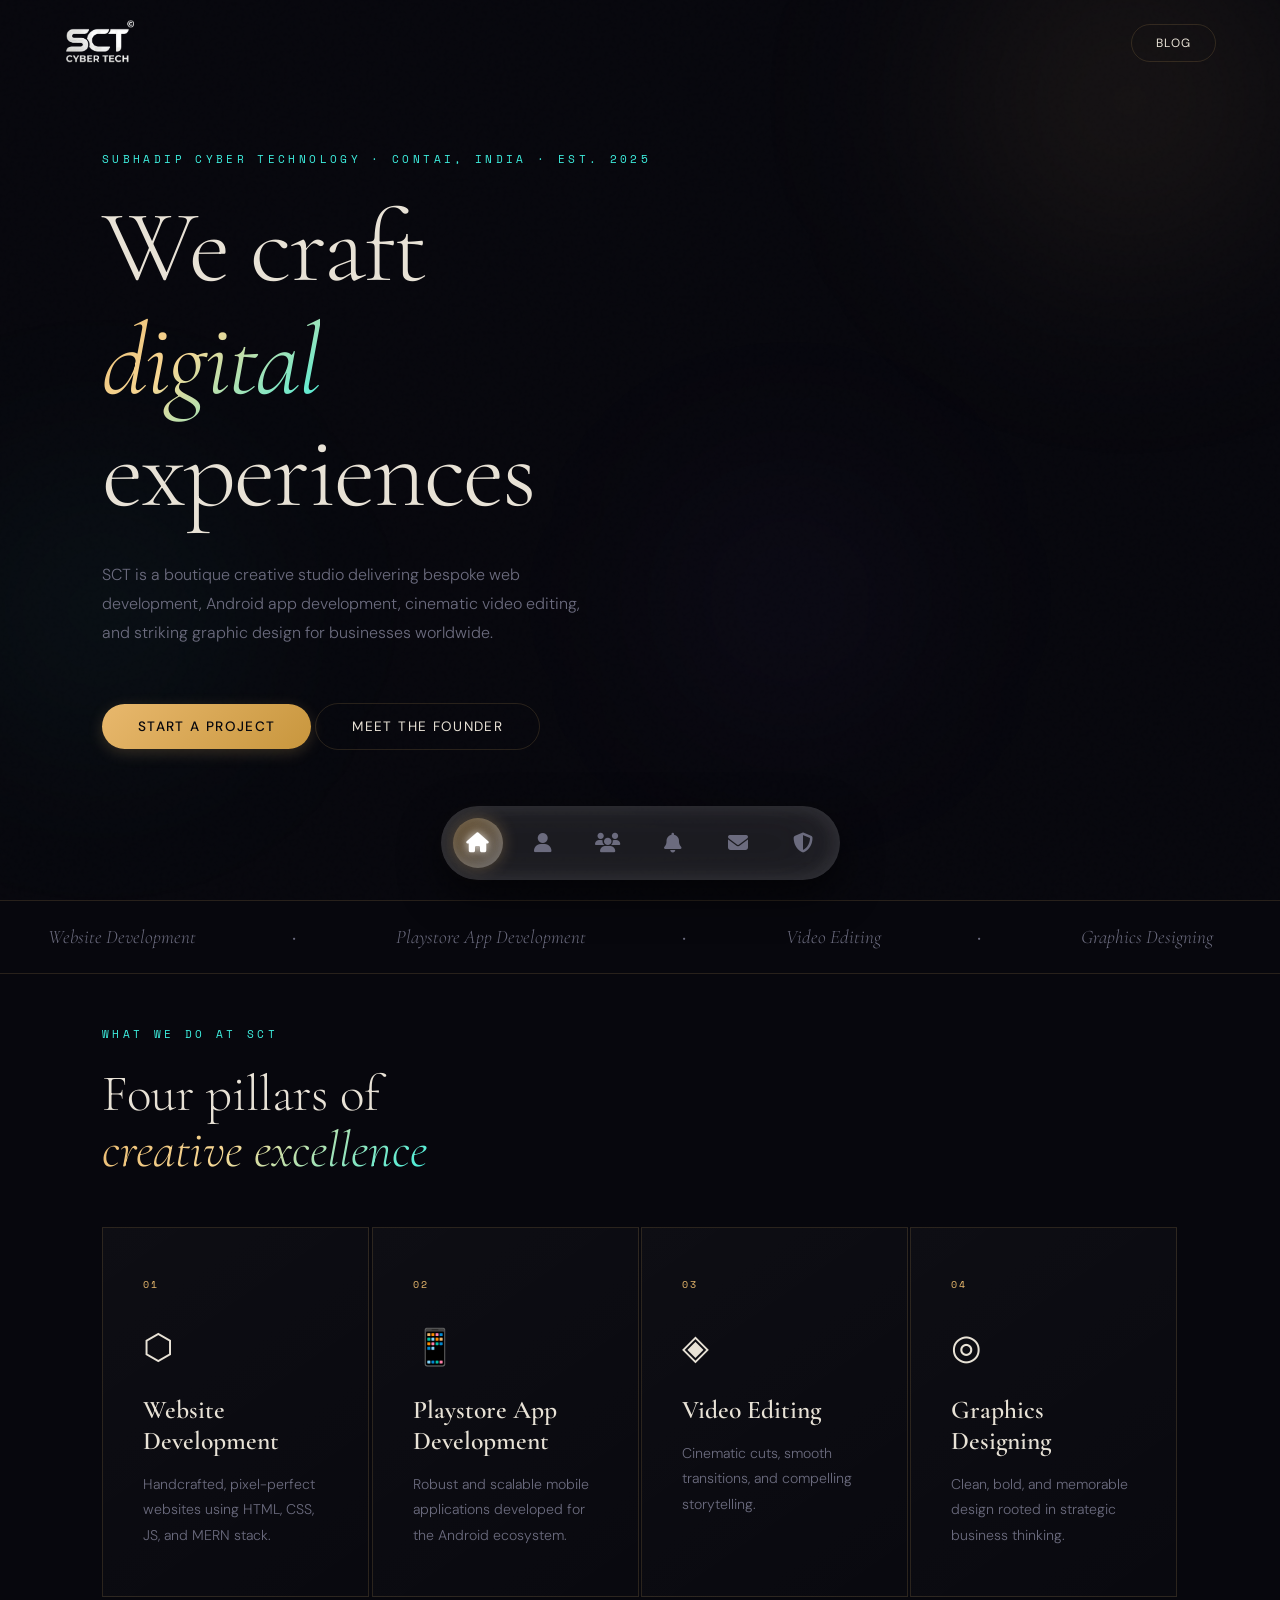
==== commit 95dbacc1: "Rename index (1) (1).html to index.html" ====
--- a/index.html
+++ b/index.html
@@ -59,6 +59,12 @@
       <span>Graphics Designing</span><span><strong>·</strong></span>
       <span>Landing Pages</span><span><strong>·</strong></span>
       <span>Brand Identity</span><span><strong>·</strong></span>
+      <span>Website Development</span><span><strong>·</strong></span>
+      <span>App Development</span><span><strong>·</strong></span>
+      <span>Video Editing</span><span><strong>·</strong></span>
+      <span>Graphics Designing</span><span><strong>·</strong></span>
+      <span>Landing Pages</span><span><strong>·</strong></span>
+      <span>Brand Identity</span><span><strong>·</strong></span>
     </div>
   </div>
 
@@ -108,6 +114,7 @@
       <h2 class="reveal-up">Building the <em>web,</em><br>one pixel<br>at a time.</h2>
       <div class="founder-bio reveal-up">
         <p><strong>Subhadip Satpati</strong> is a Computer Science student (MC(A) - cs) and technology enthusiast based in Contai, Purba Medinipur, West Bengal.</p>
+        <p>He founded Subhadip Cyber Technology (SCT) in 2025 to provide high-quality, affordable digital support to small and medium-sized businesses.</p>
       </div>
     </div>
   </div>
@@ -234,7 +241,7 @@
     <div class="contact-left">
       <p class="section-label reveal-up" style="margin-bottom:1.5rem;">Get in Touch with SCT</p>
       <h2 class="reveal-up">Let's build<br>something <em>great</em><br>together.</h2>
-      <div class="contact-detail reveal-up"><div class="contact-detail-icon"><i class="fas fa-envelope"></i></div><div><p class="contact-detail-label">Email</p><p class="contact-detail-val">subhadipcybertech.info@gmail.com</p></div></div>
+      <div class="contact-detail reveal-up"><div class="contact-detail-icon"><i class="fas fa-envelope"></i></div><div><p class="contact-detail-label">Email</p><p class="contact-detail-val"><a href="mailto:subhadipcybertech.info@gmail.com" style="color:var(--text);text-decoration:none;">subhadipcybertech.info@gmail.com</a></p></div></div>
       <div class="contact-detail reveal-up"><div class="contact-detail-icon"><i class="fas fa-phone"></i></div><div><p class="contact-detail-label">Phone & WhatsApp</p><p class="contact-detail-val">+91 81459 94741</p></div></div>
     </div>
     <div class="reveal-up">
@@ -248,10 +255,35 @@
   </div>
 </section>
 
+<!-- FULL PRIVACY POLICY RESTORED -->
 <section id="privacy" class="page">
   <div class="privacy-wrap reveal-up">
     <h1>Privacy<br><em style="font-family:'Cormorant Garamond',serif;font-style:italic;color:var(--gold)">Policy</em></h1>
-    <div class="polarith-badge reveal-up"><p>Website created by Polarith Web.</p></div>
+    <p class="privacy-meta">SCT — Subhadip Cyber Technology</p>
+    <p>SCT is committed to protecting your personal information and your right to privacy. This Privacy Policy explains how we collect, use, and safeguard your information.</p>
+    
+    <h2>1. Information We Collect</h2>
+    <ul>
+      <li>Full name and email address</li>
+      <li>Phone number (if provided)</li>
+      <li>Project details and requirements</li>
+    </ul>
+    
+    <h2>2. How We Use Your Information</h2>
+    <ul>
+      <li>Responding to your enquiries and delivering the requested services</li>
+      <li>Communicating project updates, timelines, and deliverables</li>
+    </ul>
+    
+    <h2>3. Contact</h2>
+    <ul>
+      <li>Email: <a href="mailto:subhadipcybertech.info@gmail.com" style="color:var(--muted); text-decoration:none;">subhadipcybertech.info@gmail.com</a></li>
+      <li>Phone: +91 81459 94741</li>
+    </ul>
+
+    <div class="polarith-badge reveal-up" style="transition-delay: 0.2s;">
+      <p>This website is created and managed by <a href="https://polarithweb.github.io/" target="_blank" rel="noopener noreferrer">Polarith Web</a>.</p>
+    </div>
   </div>
 </section>
 
--- a/style.css
+++ b/style.css
@@ -0,0 +1,156 @@
+/* ======================== BASE & VARIABLES ======================== */
+*, *::before, *::after { margin: 0; padding: 0; box-sizing: border-box; }
+:root { --bg: #07070d; --bg2: #0d0d18; --gold: #e8b86d; --gold2: #f7d794; --cyan: #3ef0e0; --violet: #9b6dff; --text: #e8e2d6; --muted: #6b6b7e; --border: rgba(232,184,109,0.15); }
+html { scroll-behavior: smooth; }
+body { background: var(--bg); color: var(--text); font-family: 'DM Sans', sans-serif; font-weight: 300; min-height: 100vh; overflow-x: hidden; width: 100%; max-width: 100vw; padding-bottom: 110px; }
+.reveal-up { opacity: 0; transform: translateY(30px); transition: opacity 0.8s ease-out, transform 0.8s cubic-bezier(0.16, 1, 0.3, 1); will-change: opacity, transform; }
+.reveal-up.active { opacity: 1; transform: translateY(0); }
+.reveal-fade { opacity: 0; transition: opacity 1s ease-in; }
+.reveal-fade.active { opacity: 1; }
+body::before { content: ''; position: fixed; inset: 0; background-image: url("data:image/svg+xml,%3Csvg viewBox='0 0 256 256' xmlns='http://www.w3.org/2000/svg'%3E%3Cfilter id='noise'%3E%3CfeTurbulence type='fractalNoise' baseFrequency='0.9' numOctaves='4' stitchTiles='stitch'/%3E%3C/filter%3E%3Crect width='100%25' height='100%25' filter='url(%23noise)' opacity='0.04'/%3E%3C/svg%3E"); pointer-events: none; z-index: 1; opacity: 0.4; }
+.orb { position: fixed; border-radius: 50%; filter: blur(100px); pointer-events: none; z-index: 0; animation: orbFloat 12s ease-in-out infinite; }
+.orb1 { width: 500px; height: 500px; background: radial-gradient(circle, rgba(232,184,109,0.12) 0%, transparent 70%); top: -150px; right: -100px; }
+.orb2 { width: 400px; height: 400px; background: radial-gradient(circle, rgba(62,240,224,0.08) 0%, transparent 70%); bottom: 10%; left: -100px; animation-delay: -4s; }
+.orb3 { width: 300px; height: 300px; background: radial-gradient(circle, rgba(155,109,255,0.1) 0%, transparent 70%); top: 50%; left: 50%; animation-delay: -8s; }
+@keyframes orbFloat { 0%, 100% { transform: translate(0,0) scale(1); } 33% { transform: translate(30px,-20px) scale(1.05); } 66% { transform: translate(-20px,15px) scale(0.97); } }
+nav { position: absolute; top: 0; left: 0; right: 0; z-index: 100; padding: 20px 5vw; display: flex; align-items: center; pointer-events: none; }
+.logo { pointer-events: auto; }
+.logo img { height: 45px; width: auto; object-fit: contain; display: block; }
+.hero-eyebrow, .section-label { font-family: 'Space Mono', monospace; font-size: .7rem; letter-spacing: .3em; color: var(--cyan); text-transform: uppercase; margin-bottom: 1.5rem; display: flex; align-items: center; gap: 12px; }
+.hero-title, .section-title { font-family: 'Cormorant Garamond', serif; font-weight: 300; line-height: 1.1; }
+.hero-title { font-size: clamp(3rem, 8vw, 8rem); margin-bottom: 2rem; letter-spacing: -.02em; }
+.section-title { font-size: clamp(2rem, 4vw, 3.5rem); margin-bottom: 3rem; }
+em { font-style: italic; background: linear-gradient(135deg, var(--gold) 0%, var(--gold2) 40%, var(--cyan) 100%); -webkit-background-clip: text; -webkit-text-fill-color: transparent; background-clip: text; }
+.hero-sub { max-width: 480px; font-size: clamp(0.9rem, 2vw, 1rem); line-height: 1.8; color: var(--muted); margin-bottom: 3.5rem; }
+.btn-primary, .btn-outline { padding: 14px 36px; font-family: 'DM Sans', sans-serif; font-size: .85rem; letter-spacing: .1em; text-transform: uppercase; border-radius: 40px; transition: all .4s; cursor: pointer; }
+.btn-primary { background: linear-gradient(135deg, var(--gold), #c8963d); color: #07070d; font-weight: 500; border: none; box-shadow: 0 4px 15px rgba(232, 184, 109, 0.2); }
+.btn-primary:hover { transform: translateY(-3px); box-shadow: 0 8px 25px rgba(232, 184, 109, 0.4); }
+.btn-outline { background: transparent; color: var(--text); border: 1px solid var(--border); }
+.btn-outline:hover { border-color: var(--gold); color: var(--gold); transform: translateY(-3px); }
+.page { display: none; min-height: 100vh; position: relative; z-index: 2; padding-top: 90px; }
+.page.active { display: block; animation: pageIn .6s cubic-bezier(.16,1,.3,1); }
+@keyframes pageIn { from { opacity: 0; transform: translateY(20px); } to { opacity: 1; transform: translateY(0); } }
+.hero { min-height: 100vh; display: flex; flex-direction: column; justify-content: center; padding: 0 8vw; margin-top: -90px; }
+.section { padding: 4vw 8vw 8vw 8vw; }
+.services-grid { display: grid; grid-template-columns: repeat(auto-fit, minmax(min(100%, 260px), 1fr)); gap: 2px; margin-top: 3rem; }
+.service-card { background: linear-gradient(145deg, rgba(255,255,255,0.03), rgba(255,255,255,0.01)); border: 1px solid var(--border); padding: 3rem 2.5rem; }
+.service-card:hover { border-color: rgba(232,184,109,0.35); transform: translateY(-6px); box-shadow: 0 10px 30px rgba(0,0,0,0.5); }
+.service-num { font-family: 'Space Mono', monospace; font-size: .65rem; color: var(--gold); letter-spacing: .2em; margin-bottom: 2rem; display: block; }
+.service-icon { font-size: 2.2rem; margin-bottom: 1.5rem; display: block; color: var(--text); }
+.service-name { font-family: 'Cormorant Garamond', serif; font-size: 1.6rem; font-weight: 600; margin-bottom: 1rem; color: var(--text); }
+.service-desc { font-size: .88rem; color: var(--muted); line-height: 1.8; }
+.marquee-wrap { border-top: 1px solid var(--border); border-bottom: 1px solid var(--border); padding: 1.5rem 0; overflow: hidden; white-space: nowrap; }
+.marquee-track { display: inline-block; animation: marquee 25s linear infinite; }
+.marquee-track span { font-family: 'Cormorant Garamond', serif; font-size: 1.2rem; font-style: italic; color: var(--muted); padding: 0 3rem; }
+@keyframes marquee { from { transform: translateX(0); } to { transform: translateX(-50%); } }
+.founder-wrap { min-height: calc(100vh - 90px); display: grid; grid-template-columns: 1fr 1fr; gap: 0; }
+.founder-visual { position: relative; overflow: hidden; background: var(--bg2); border-right: 1px solid var(--border); min-height: 600px; }
+.founder-img { width: 100%; height: 100%; object-fit: cover; filter: grayscale(20%) contrast(1.05); transition: filter .5s, transform 0.5s; }
+.founder-visual:hover .founder-img { filter: grayscale(0%) contrast(1.1); transform: scale(1.02); }
+.founder-overlay { position: absolute; inset: 0; background: linear-gradient(to top, rgba(7,7,13,0.95) 0%, rgba(7,7,13,0.2) 50%, transparent 100%); pointer-events: none; }
+.founder-overlay-text { position: absolute; bottom: 2.5rem; left: 2.5rem; }
+.founder-info { padding: 4vw 5vw; display: flex; flex-direction: column; justify-content: center; }
+.founder-info h2 { font-family: 'Cormorant Garamond', serif; font-size: clamp(2rem, 3.5vw, 3rem); margin-bottom: 2rem; }
+.founder-bio { font-size: .92rem; line-height: 1.9; color: #9494a8; margin-bottom: 2.5rem; }
+.skills-wrap { display: flex; flex-wrap: wrap; gap: 8px; margin-bottom: 2.5rem; }
+.skill-tag { font-family: 'Space Mono', monospace; font-size: .65rem; padding: 6px 14px; border: 1px solid var(--border); color: var(--muted); border-radius: 20px; }
+.team-grid { display: grid; grid-template-columns: repeat(auto-fit, minmax(min(100%, 240px), 1fr)); gap: 2rem; margin-top: 2rem; }
+.team-card { background: rgba(255,255,255,0.02); border: 1px solid var(--border); border-radius: 12px; padding: 2.5rem 2rem; text-align: center; transition: all 0.4s; }
+.team-card:hover { border-color: rgba(232,184,109,0.4); transform: translateY(-6px); box-shadow: 0 10px 25px rgba(0,0,0,0.4); }
+.team-card img { width: 110px; height: 110px; border-radius: 50%; object-fit: cover; margin-bottom: 1.2rem; border: 2px solid var(--gold); padding: 4px; }
+.team-card h3 { font-family: 'Cormorant Garamond', serif; font-size: 1.5rem; color: var(--text); margin-bottom: .5rem; }
+.team-card p { font-family: 'Space Mono', monospace; font-size: .7rem; color: var(--cyan); text-transform: uppercase; letter-spacing: .1em; }
+.updates-grid { display: grid; grid-template-columns: repeat(auto-fit, minmax(min(100%, 280px), 1fr)); gap: 2rem; margin-top: 2rem; width: 100%; justify-content: center; }
+#blogContainer { display: flex; flex-direction: column; align-items: center; gap: 3rem; }
+.update-placeholder { border: 1px dashed var(--border); border-radius: 12px; padding: 4rem 2rem; text-align: center; color: var(--muted); grid-column: 1 / -1; width: 100%; box-sizing: border-box; }
+.update-card { background: rgba(255, 255, 255, 0.03); backdrop-filter: blur(16px); border: 1px solid rgba(255, 255, 255, 0.1); border-radius: 12px; box-shadow: 0 8px 32px rgba(0, 0, 0, 0.2); width: 100%; max-width: 420px; margin: 0 auto; box-sizing: border-box; overflow: hidden; display: flex; flex-direction: column; transition: all 0.3s; }
+.update-card:hover { border-color: rgba(232,184,109,0.4); transform: translateY(-4px); box-shadow: 0 12px 40px rgba(0, 0, 0, 0.4); }
+.update-img { width: 100%; height: auto; max-height: 70vh; object-fit: contain; display: block; border-bottom: 1px solid rgba(255, 255, 255, 0.05); }
+.update-content { padding: 1.5rem; }
+.update-title { font-family: 'Cormorant Garamond', serif; font-size: 1.3rem; color: var(--text); margin-bottom: 0.5rem; line-height: 1.3; }
+.update-date { font-family: 'Space Mono', monospace; font-size: 0.65rem; color: var(--gold); letter-spacing: 0.1em; text-transform: uppercase; margin-bottom: 0.8rem; display: block; }
+.update-text { font-size: 0.85rem; color: var(--muted); line-height: 1.6; }
+
+/* ---- BLOG CARD & READ MORE STYLES ---- */
+.blog-card { position: relative; background: rgba(255, 255, 255, 0.03); backdrop-filter: blur(16px); border: 1px solid rgba(255, 255, 255, 0.1); border-radius: 12px; box-shadow: 0 8px 32px rgba(0, 0, 0, 0.2); width: 100%; max-width: 800px; margin: 0 auto; box-sizing: border-box; padding: 2.5rem; display: flex; flex-direction: column; transition: all 0.3s; }
+.blog-card:hover { border-color: rgba(232,184,109,0.4); transform: translateY(-4px); }
+.blog-card-link-corner { position: absolute; top: 1.5rem; right: 1.5rem; color: var(--gold); border: 1px solid var(--border); padding: 6px 12px; border-radius: 6px; font-family: 'DM Sans', sans-serif; font-size: 0.75rem; text-decoration: none; transition: all 0.3s; z-index: 10; background: rgba(0,0,0,0.4); backdrop-filter: blur(5px); }
+.blog-card-link-corner:hover { border-color: var(--gold); background: rgba(232,184,109,0.1); transform: translateY(-2px); color: var(--cyan); }
+.blog-header { margin-bottom: 1.5rem; padding-bottom: 1rem; }
+.blog-title { font-family: 'Cormorant Garamond', serif; font-size: 2rem; color: var(--gold); margin-bottom: 0.5rem; line-height: 1.2; }
+.blog-date { font-family: 'Space Mono', monospace; font-size: 0.75rem; color: var(--cyan); letter-spacing: 0.1em; text-transform: uppercase; }
+.blog-thumbnails { display: flex; gap: 15px; margin-bottom: 1.5rem; flex-wrap: wrap; }
+.blog-thumb { width: 120px; height: 80px; object-fit: cover; border-radius: 6px; cursor: zoom-in; border: 1px solid rgba(255,255,255,0.1); transition: transform 0.3s, border-color 0.3s; }
+.blog-thumb:hover { transform: scale(1.05); border-color: var(--gold); }
+.blog-content { font-size: 0.95rem; color: var(--text); line-height: 1.8; }
+.blog-content p { margin-bottom: 1rem; }
+.blog-content b, .blog-content strong { color: var(--gold2); }
+.blog-content i, .blog-content em { color: var(--cyan); }
+.blog-content u { text-decoration-color: var(--gold); text-underline-offset: 3px; }
+
+.read-more-btn { position: relative; z-index: 10; color: var(--gold); background: none; border: none; font-family: 'DM Sans', sans-serif; font-size: 0.95rem; cursor: pointer; text-decoration: underline; margin-top: 10px; font-weight: 500; text-align: left; width: fit-content; padding: 5px 0; }
+.read-more-btn:hover { color: var(--cyan); }
+.post-link-btn { display: inline-block; margin-top: 2rem; padding: 12px 24px; background: rgba(232, 184, 109, 0.1); border: 1px solid var(--gold); color: var(--gold); border-radius: 8px; text-decoration: none; font-weight: 500; transition: all 0.3s; text-align: center; width: fit-content; }
+.post-link-btn:hover { background: var(--gold); color: #000; transform: translateY(-3px); }
+
+/* ---- MANAGEMENT PANEL MANAGED ROW CARD ---- */
+.managed-post-row { display: flex; justify-content: space-between; align-items: center; background: rgba(255,255,255,0.02); border: 1px solid var(--border); padding: 1rem 1.5rem; border-radius: 8px; gap: 15px; }
+.managed-post-info { display: flex; flex-direction: column; gap: 4px; overflow: hidden; }
+.managed-post-title { font-size: 1.05rem; color: var(--text); font-weight: 500; white-space: nowrap; text-overflow: ellipsis; overflow: hidden; }
+.managed-post-date { font-family: 'Space Mono', monospace; font-size: 0.65rem; color: var(--muted); }
+.managed-post-actions { display: flex; gap: 10px; flex-shrink: 0; }
+.action-edit-btn { background: none; border: 1px solid var(--gold); color: var(--gold); padding: 6px 14px; border-radius: 4px; cursor: pointer; font-size: 0.8rem; transition: all 0.2s; }
+.action-edit-btn:hover { background: var(--gold); color: #000; }
+.action-delete-btn { background: none; border: 1px solid #ff4d4d; color: #ff4d4d; padding: 6px 14px; border-radius: 4px; cursor: pointer; font-size: 0.8rem; transition: all 0.2s; }
+.action-delete-btn:hover { background: #ff4d4d; color: #fff; }
+
+/* ---- ADMIN TOOLBAR & DP ZONE ---- */
+#dropZone.dragover { background: rgba(232,184,109,0.05) !important; border-color: var(--gold) !important; color: var(--gold) !important; }
+.thumbnail-preview { position: relative; width: 100px; height: 100px; border-radius: 6px; overflow: hidden; border: 1px solid var(--border); }
+.thumbnail-preview img { width: 100%; height: 100%; object-fit: cover; }
+.thumbnail-preview .remove-btn { position: absolute; top: 5px; right: 5px; background: rgba(0,0,0,0.7); color: #ff4d4d; border: none; border-radius: 50%; width: 24px; height: 24px; display: flex; align-items: center; justify-content: center; cursor: pointer; font-size: 12px; }
+.editor-btn { display: flex; align-items: center; justify-content: center; width: 32px; height: 32px; background: none; border: none; color: var(--text); cursor: pointer; }
+.editor-btn:hover { color: var(--gold) !important; background: rgba(255,255,255,0.1) !important; border-radius: 4px; }
+
+/* ---- CONTACT & PRIVACY ---- */
+.contact-wrap { padding: 4vw 8vw; display: grid; grid-template-columns: 1fr 1.3fr; gap: 6vw; align-items: center; position: relative; }
+.contact-left h2 { font-family: 'Cormorant Garamond', serif; font-size: clamp(2.5rem, 5vw, 4.5rem); margin-bottom: 2rem; }
+.contact-detail { display: flex; align-items: flex-start; gap: 1rem; margin-bottom: 1.5rem; }
+.contact-detail-icon { width: 36px; height: 36px; border: 1px solid var(--border); display: flex; align-items: center; justify-content: center; border-radius: 50%; color: var(--gold); margin-top: 2px; }
+.contact-detail-label { font-family: 'Space Mono', monospace; font-size: .6rem; color: var(--muted); letter-spacing: .2em; text-transform: uppercase; margin-bottom: .3rem; }
+.contact-detail-val { font-size: .95rem; color: var(--text); }
+.contact-form { display: flex; flex-direction: column; gap: 1rem; }
+.form-row { display: grid; grid-template-columns: 1fr; gap: 1rem; }
+.form-group { display: flex; flex-direction: column; gap: .5rem; }
+.form-input, .form-textarea { background: rgba(255,255,255,0.03); border: 1px solid var(--border); color: var(--text); font-family: 'DM Sans', sans-serif; font-size: .9rem; padding: 14px 18px; outline: none; border-radius: 8px; width: 100%; box-sizing: border-box; }
+.form-textarea { min-height: 140px; resize: none; }
+.form-submit { margin-top: .5rem; padding: 16px; background: linear-gradient(135deg, var(--gold), #c8963d); color: #07070d; font-family: 'DM Sans', sans-serif; font-size: .85rem; font-weight: 500; text-transform: uppercase; border: none; border-radius: 8px; cursor: pointer; transition: all 0.3s ease; width: 100%; box-sizing: border-box; }
+.form-submit:hover { opacity: 0.9; transform: translateY(-2px); box-shadow: 0 5px 15px rgba(232, 184, 109, 0.3); }
+
+.privacy-wrap { padding: 4vw 12vw 8vw 12vw; max-width: 860px; margin: 0 auto; }
+.privacy-wrap h1 { font-family: 'Cormorant Garamond', serif; font-size: clamp(2.5rem, 4vw, 3.5rem); margin-bottom: .5rem; }
+.privacy-meta { font-family: 'Space Mono', monospace; font-size: .65rem; color: var(--muted); margin-bottom: 3rem; padding-bottom: 2rem; border-bottom: 1px solid var(--border); }
+.privacy-wrap h2 { font-family: 'Cormorant Garamond', serif; font-size: 1.5rem; color: var(--gold); margin: 2.5rem 0 1rem; }
+.privacy-wrap p, .privacy-wrap li { font-size: .92rem; color: #8a8a9e; line-height: 1.9; margin-bottom: .8rem; }
+.privacy-wrap ul { padding-left: 1.5rem; }
+.privacy-wrap li { list-style: none; position: relative; padding-left: 1.2rem; }
+.privacy-wrap li::before { content: '—'; position: absolute; left: 0; color: var(--gold); }
+.polarith-badge { background: rgba(255, 255, 255, 0.03); border: 1px solid rgba(255, 255, 255, 0.1); border-radius: 12px; padding: 1.5rem; margin-top: 4rem; text-align: center; max-width: 400px; margin-left: auto; margin-right: auto; }
+.polarith-badge a { color: var(--gold); text-decoration: none; font-weight: 500; }
+
+.bottom-nav-wrapper { position: fixed !important; bottom: 20px !important; top: auto !important; left: 0 !important; width: 100vw !important; height: auto !important; display: flex !important; justify-content: center !important; z-index: 2147483647 !important; pointer-events: none !important; margin: 0 !important; padding: 0 !important; transform: translateZ(0) !important; }
+.tab-container { pointer-events: auto; position: relative; display: flex; gap: 15px; padding: 12px; border-radius: 60px; backdrop-filter: blur(30px); -webkit-backdrop-filter: blur(30px); background: rgba(255,255,255,0.08); box-shadow: inset 0 0 20px rgba(255,255,255,0.1), inset 0 0 60px rgba(255,255,255,0.05), 0 15px 40px rgba(0,0,0,0.6); }
+.slider { position: absolute; top: 12px; left: 12px; width: 50px; height: 50px; border-radius: 50px; background: linear-gradient(145deg, rgba(232,184,109,0.5), rgba(232,184,109,0.1)); backdrop-filter: blur(40px); box-shadow: inset -5px -5px 15px rgba(255,255,255,0.3), inset 5px 5px 15px rgba(0,0,0,0.2), 0 0 15px rgba(232,184,109,0.3); transition: transform 0.45s cubic-bezier(0.2, 1.2, 0.4, 1); overflow: hidden; z-index: 1; }
+.tab { position: relative; z-index: 2; width: 50px; height: 50px; border-radius: 50px; display: flex; justify-content: center; align-items: center; color: var(--muted); font-size: 20px; cursor: pointer; transition: transform 0.25s ease, color 0.3s; }
+.tab.active { color: #fff; text-shadow: 0 0 10px rgba(255,255,255,0.8); }
+
+@media (max-width: 768px) {
+  .founder-wrap, .contact-wrap { grid-template-columns: 1fr; }
+  .founder-visual { min-height: 50vh; }
+  .section { padding: 6vw 5vw 8vw 5vw; } 
+  .contact-wrap { padding: 8vw 5vw 4vw 5vw; }
+  .blog-card { padding: 1.5rem; }
+  .tab-container { gap: 8px; padding: 10px; }
+  .tab, .slider { width: 45px; height: 45px; }
+  .slider { top: 10px; left: 10px; }
+}
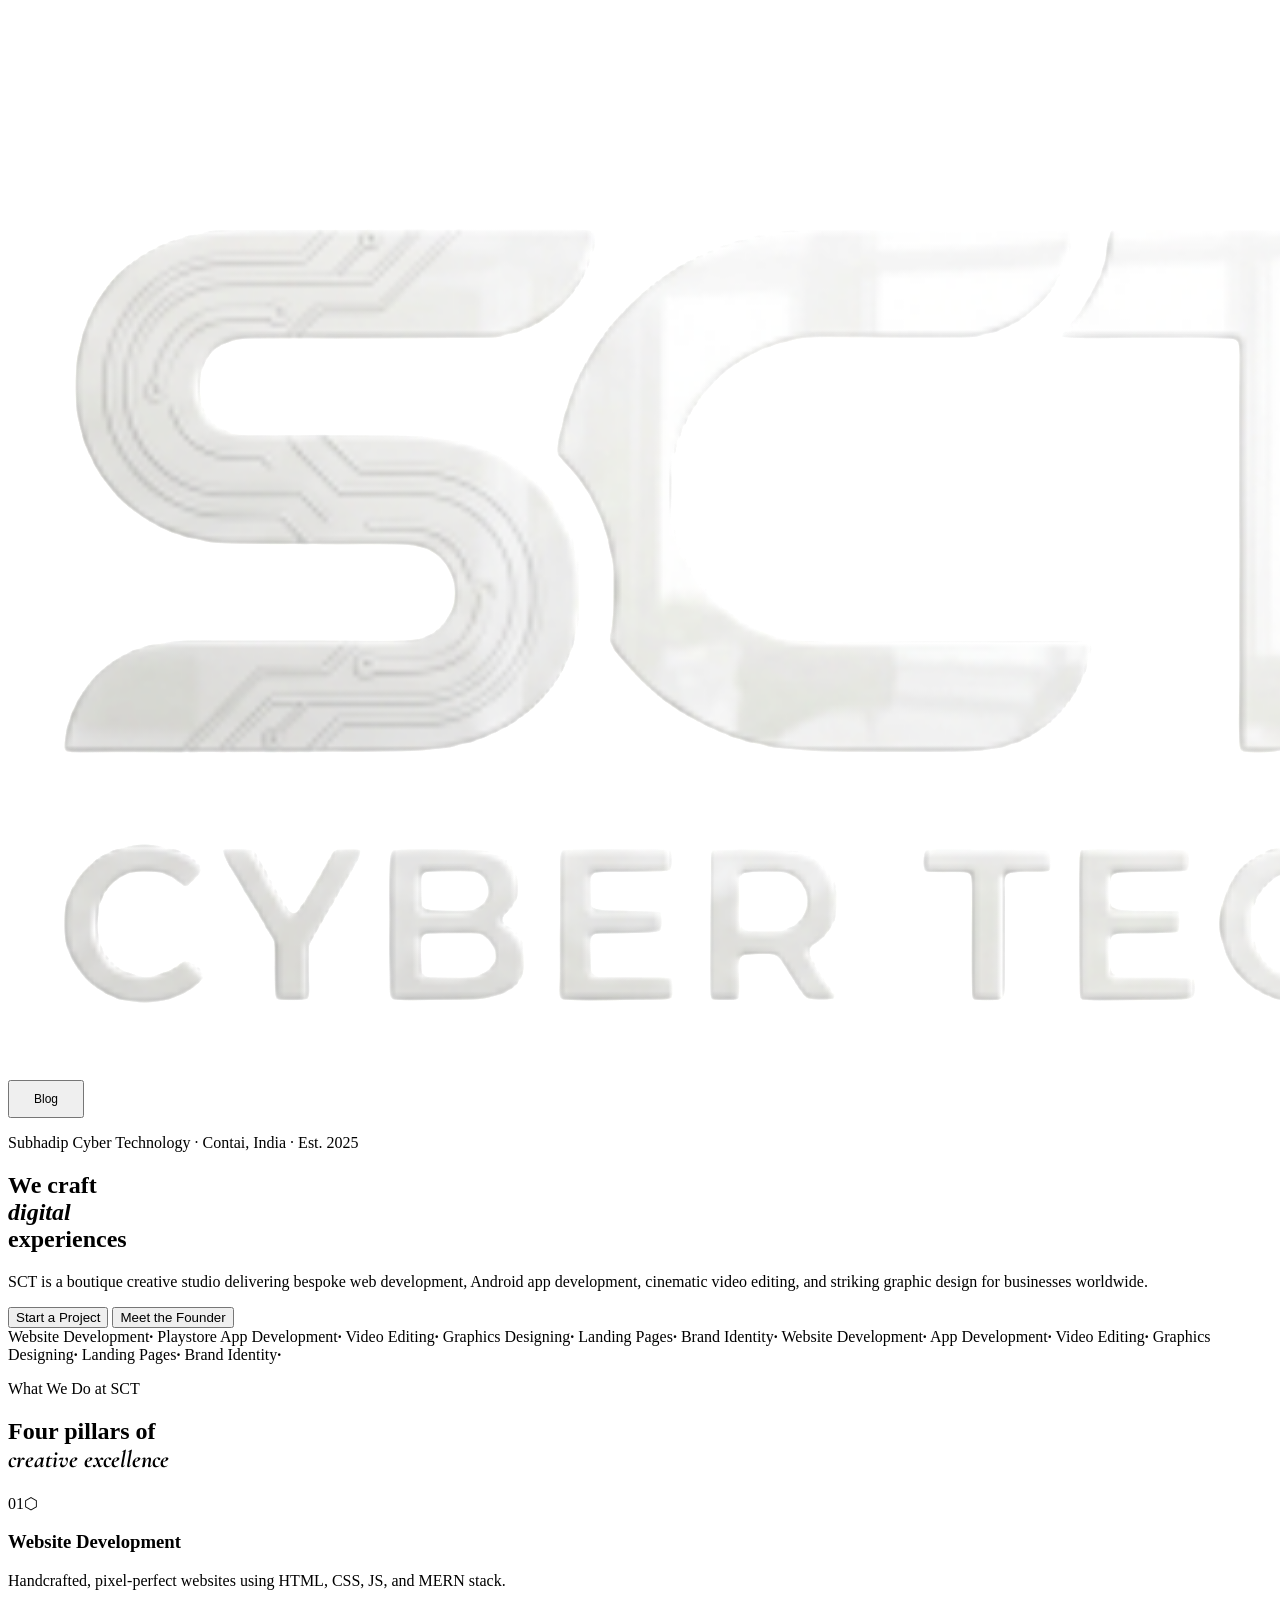
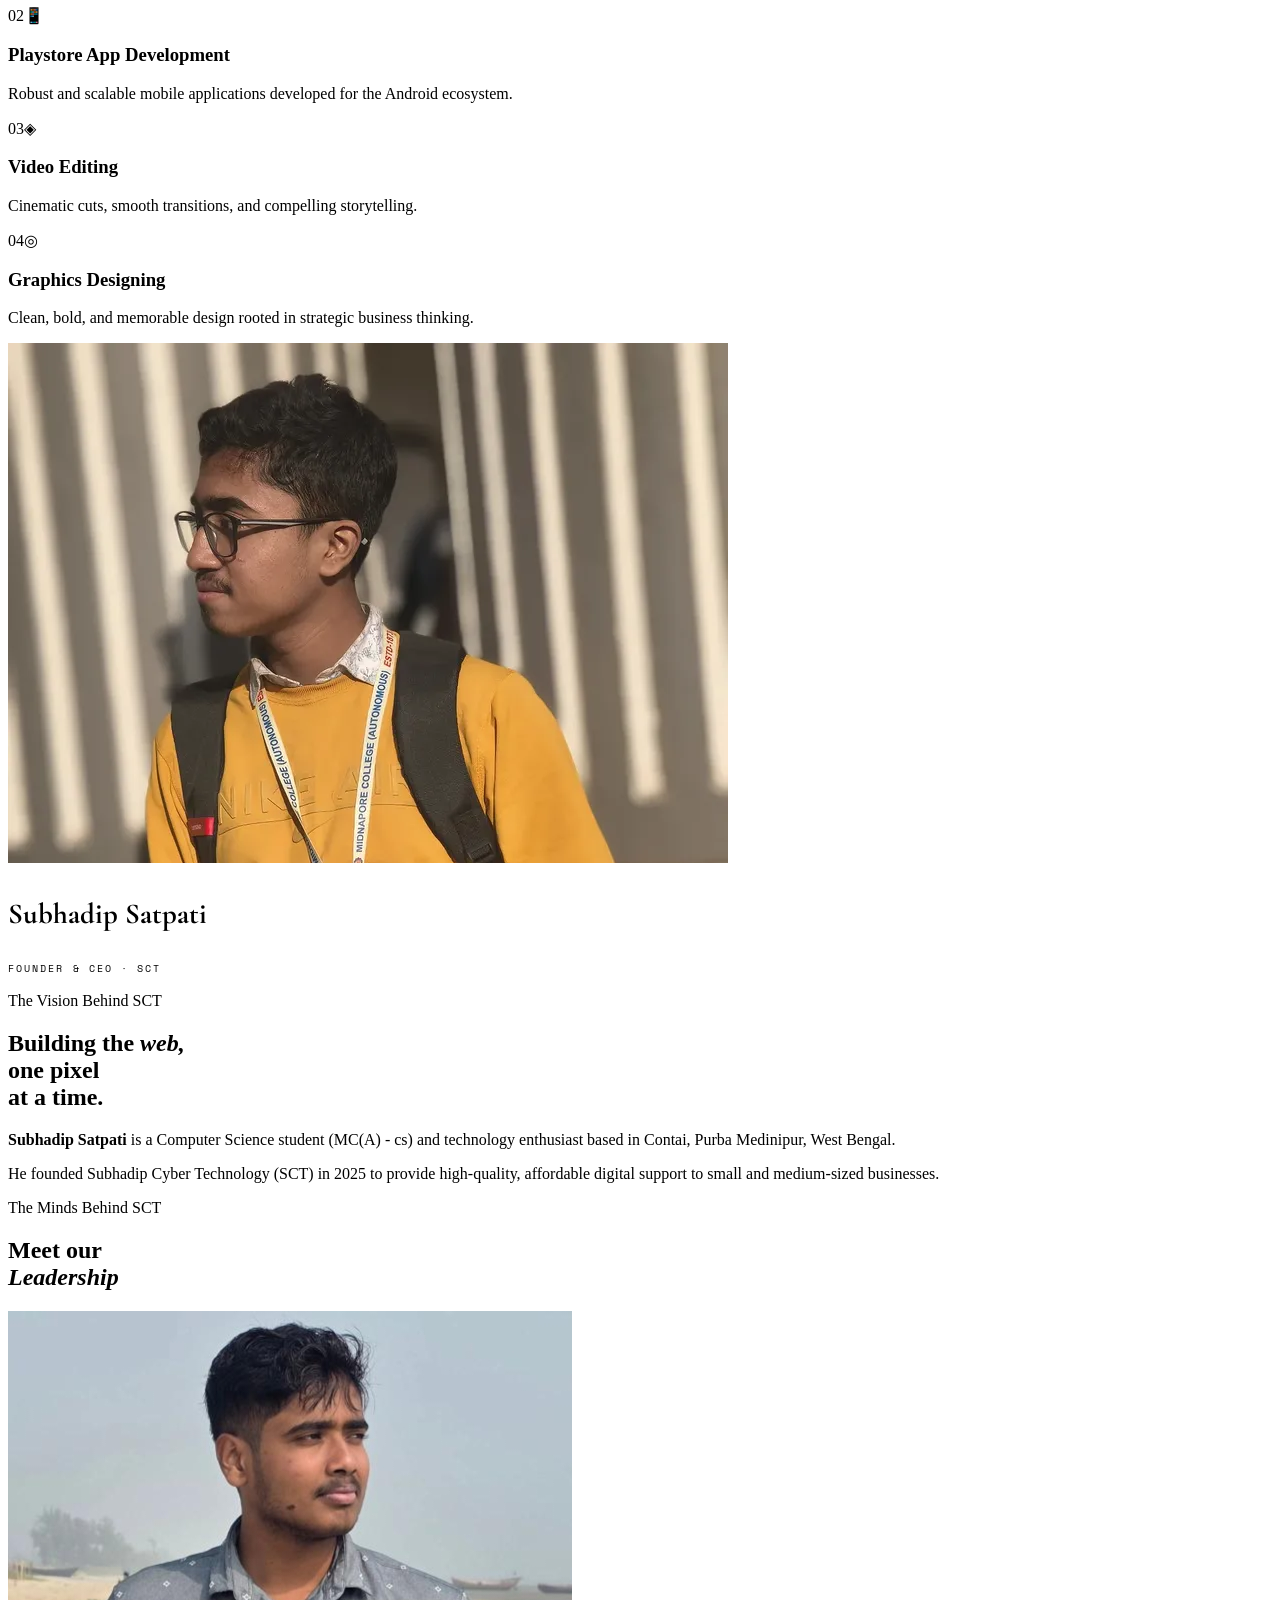
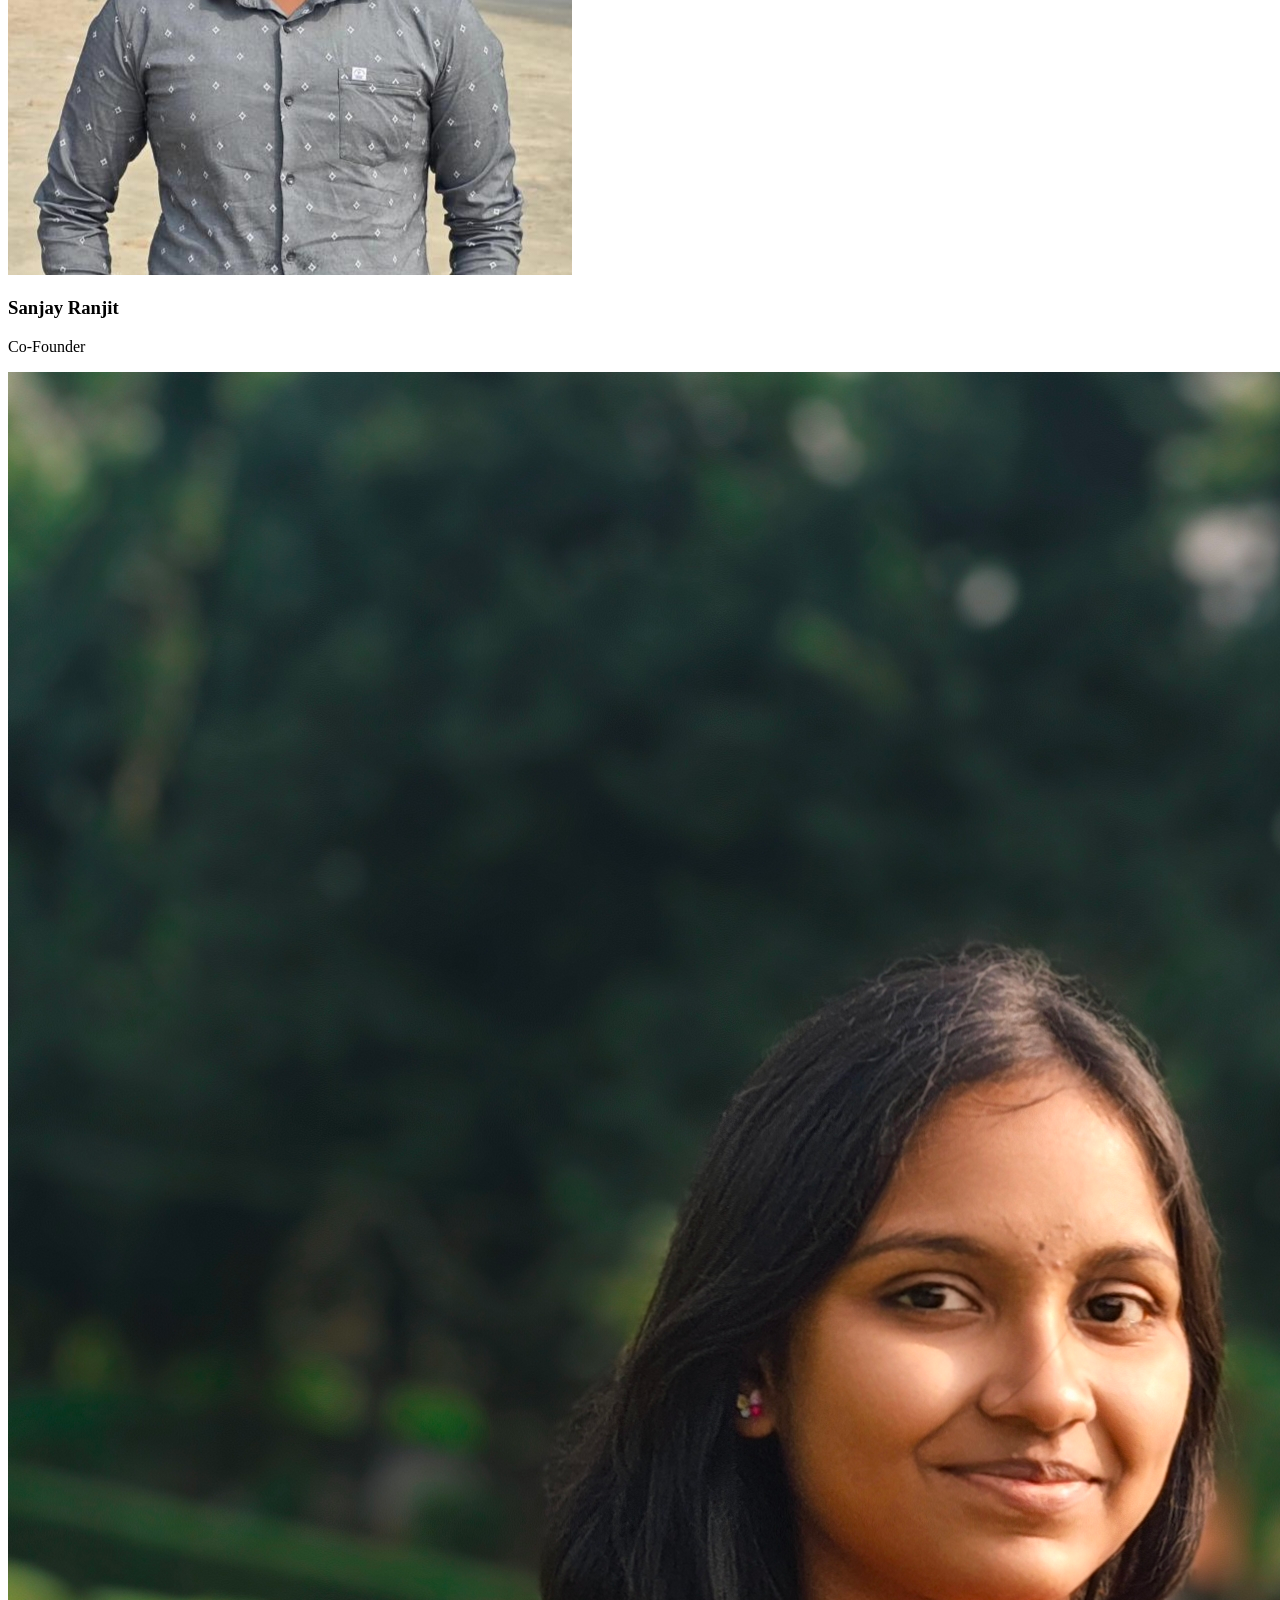
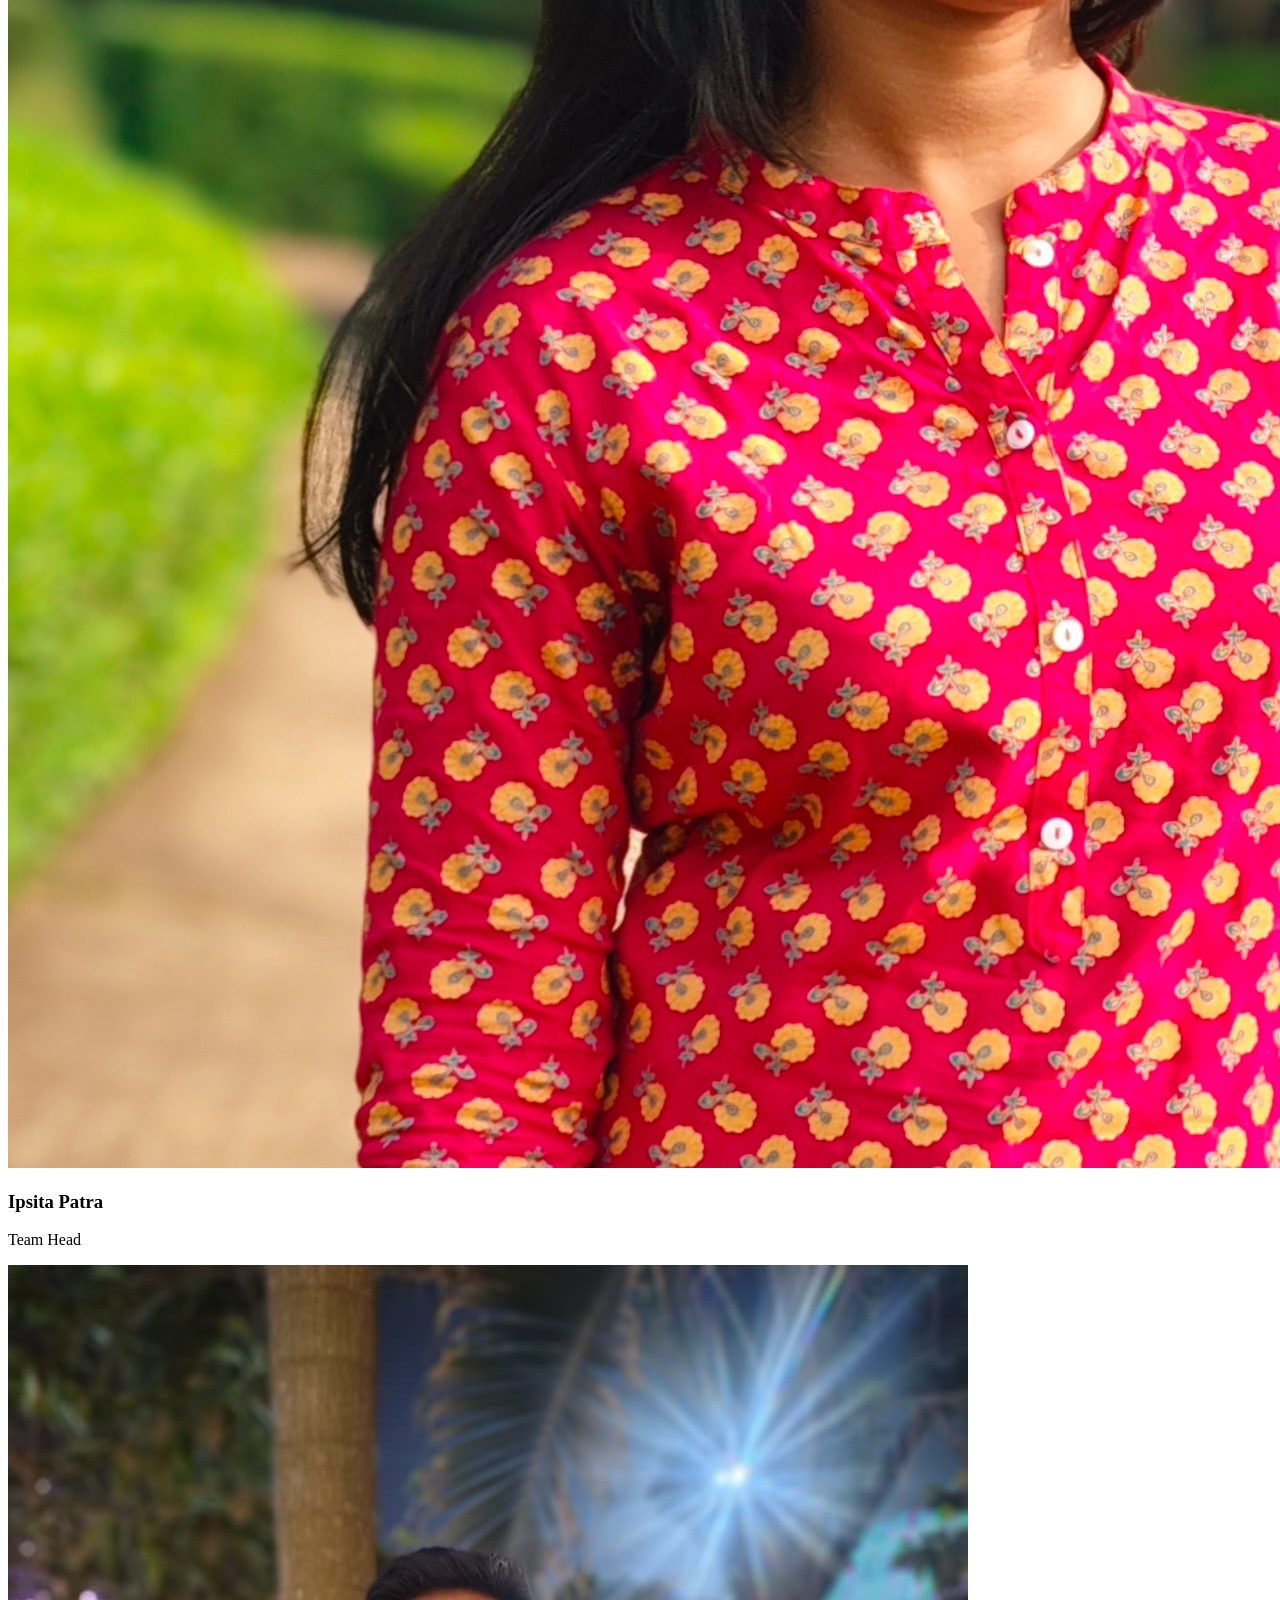
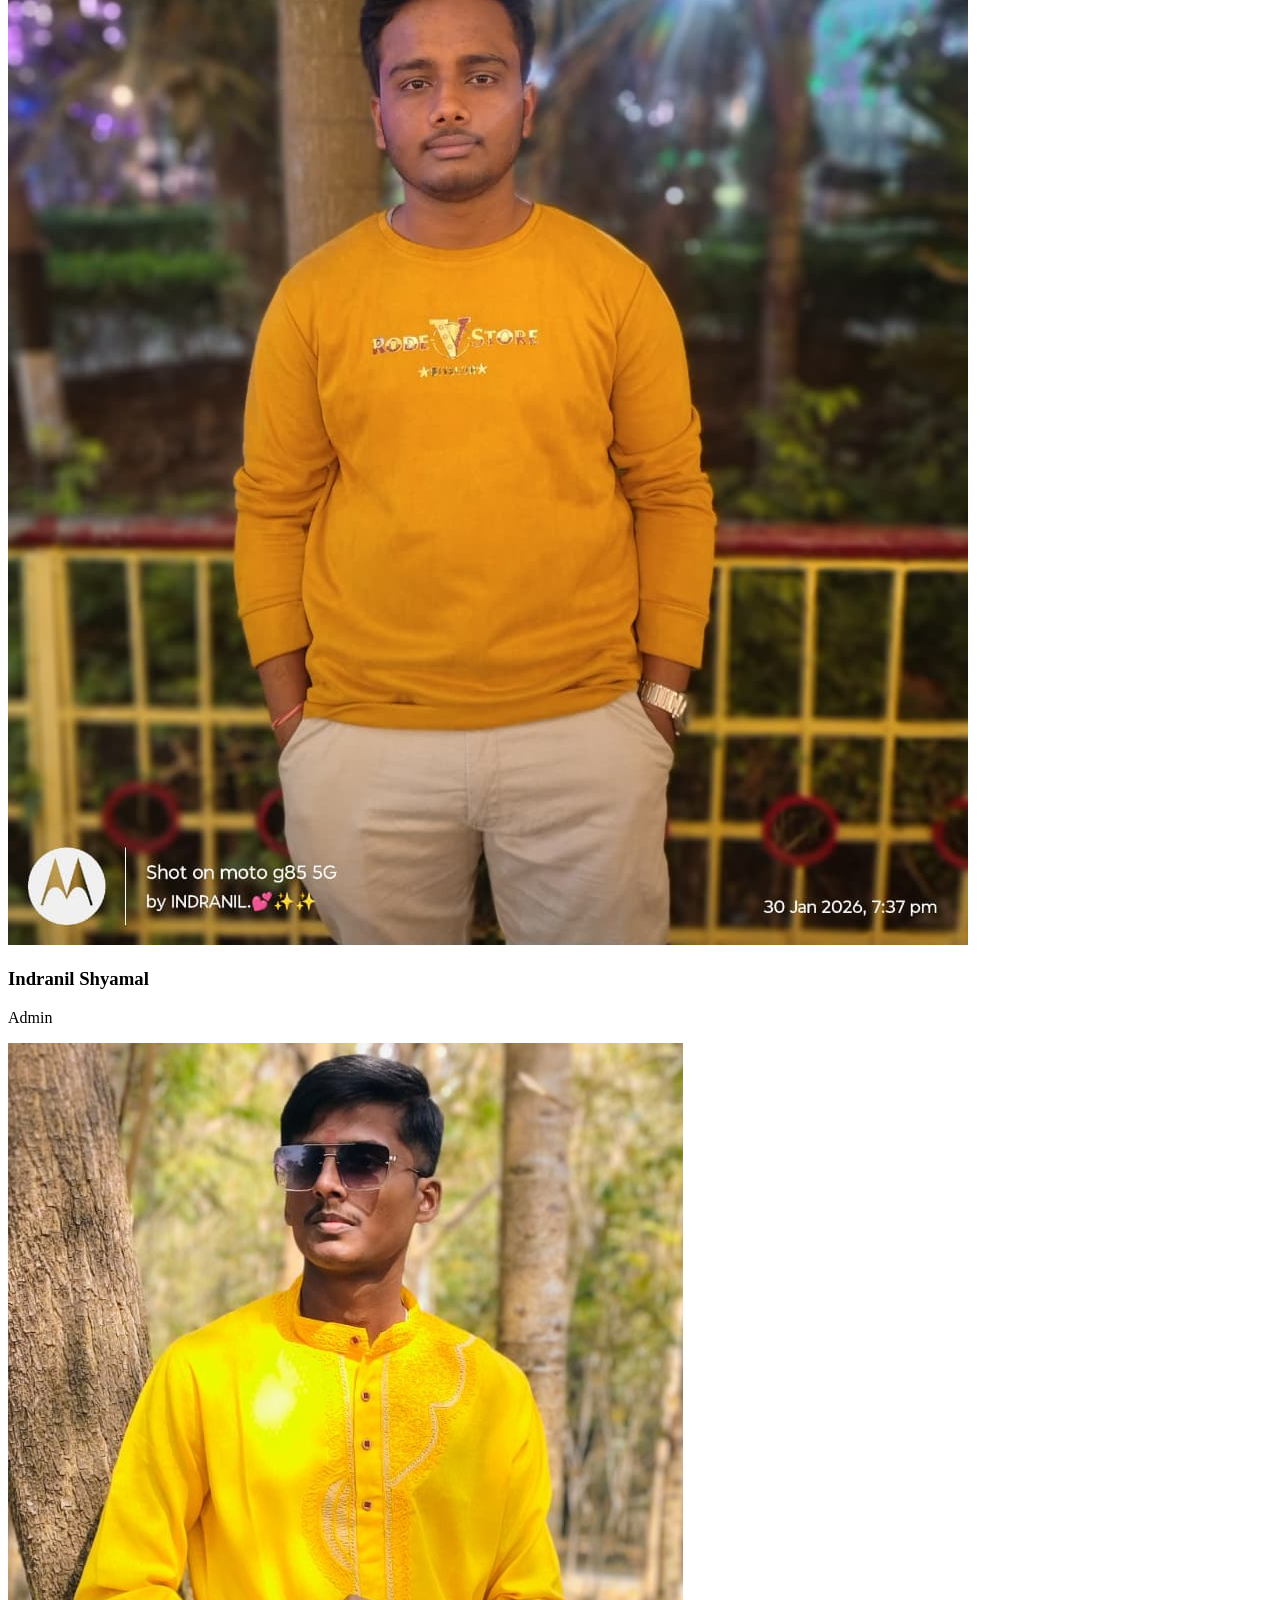
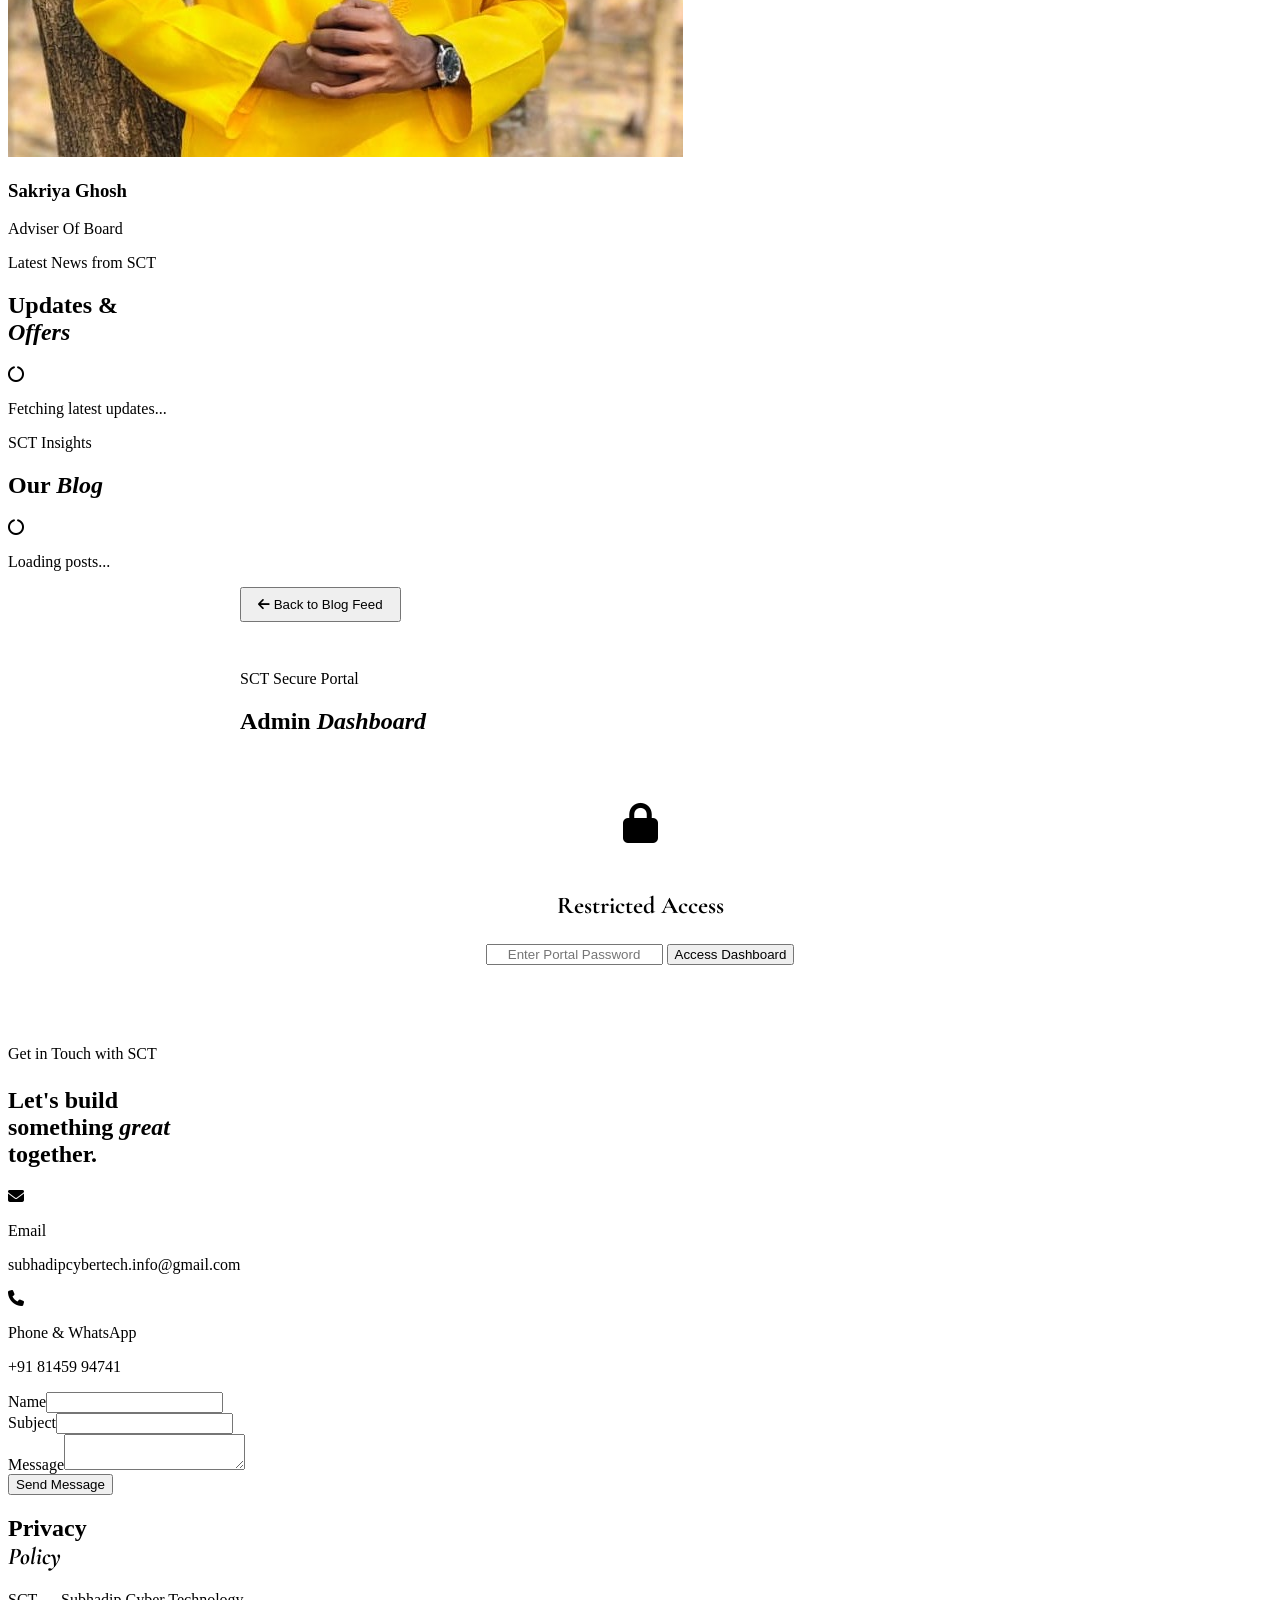
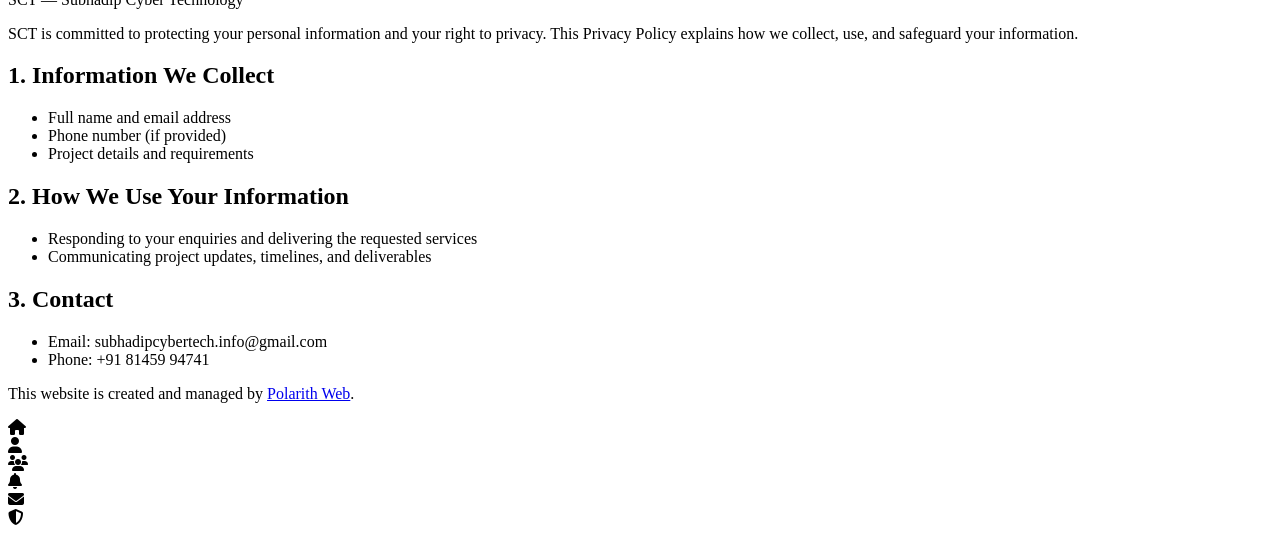
==== commit c908be28: "Add files via upload" ====
--- a/index.html
+++ b/index.html
@@ -194,7 +194,7 @@
         </div>
 
         <div class="form-group" style="margin-bottom: 1.5rem;">
-          <label class="form-label">Thumbnail Images (Max 2)</label>
+          <label class="form-label">Thumbnail Images (Max 2 - Displayed Outside Content)</label>
           <div id="dropZone" style="border: 2px dashed var(--border); border-radius: 8px; padding: 2rem; text-align: center; color: var(--muted); cursor: pointer; transition: all 0.3s ease;">
             <i class="fas fa-cloud-upload-alt" style="font-size: 2rem; margin-bottom: 1rem; color: var(--gold);"></i>
             <p>Drag & drop images here or click to browse</p>
@@ -210,6 +210,10 @@
             <button type="button" class="editor-btn" onclick="document.execCommand('italic', false, null)" title="Italic"><i class="fas fa-italic"></i></button>
             <button type="button" class="editor-btn" onclick="document.execCommand('underline', false, null)" title="Underline"><i class="fas fa-underline"></i></button>
             <input type="color" class="editor-color" onchange="document.execCommand('foreColor', false, this.value)" title="Text Color" style="cursor: pointer; background: none; border: none; padding: 0; width: 24px; height: 24px; border-radius: 50%;">
+            <div style="width: 1px; height: 20px; background: var(--border); margin: 0 5px;"></div>
+            <!-- INLINE IMAGE BUTTON -->
+            <button type="button" class="editor-btn" onclick="document.getElementById('inlineImageInput').click()" title="Insert Image into Text"><i class="fas fa-image"></i></button>
+            <input type="file" id="inlineImageInput" accept="image/*" style="display: none;">
           </div>
           <div id="richTextEditor" contenteditable="true" style="min-height: 200px; background: rgba(255,255,255,0.02); border: 1px solid var(--border); border-radius: 0 0 8px 8px; padding: 1rem; color: var(--text); outline: none; line-height: 1.6;"></div>
         </div>
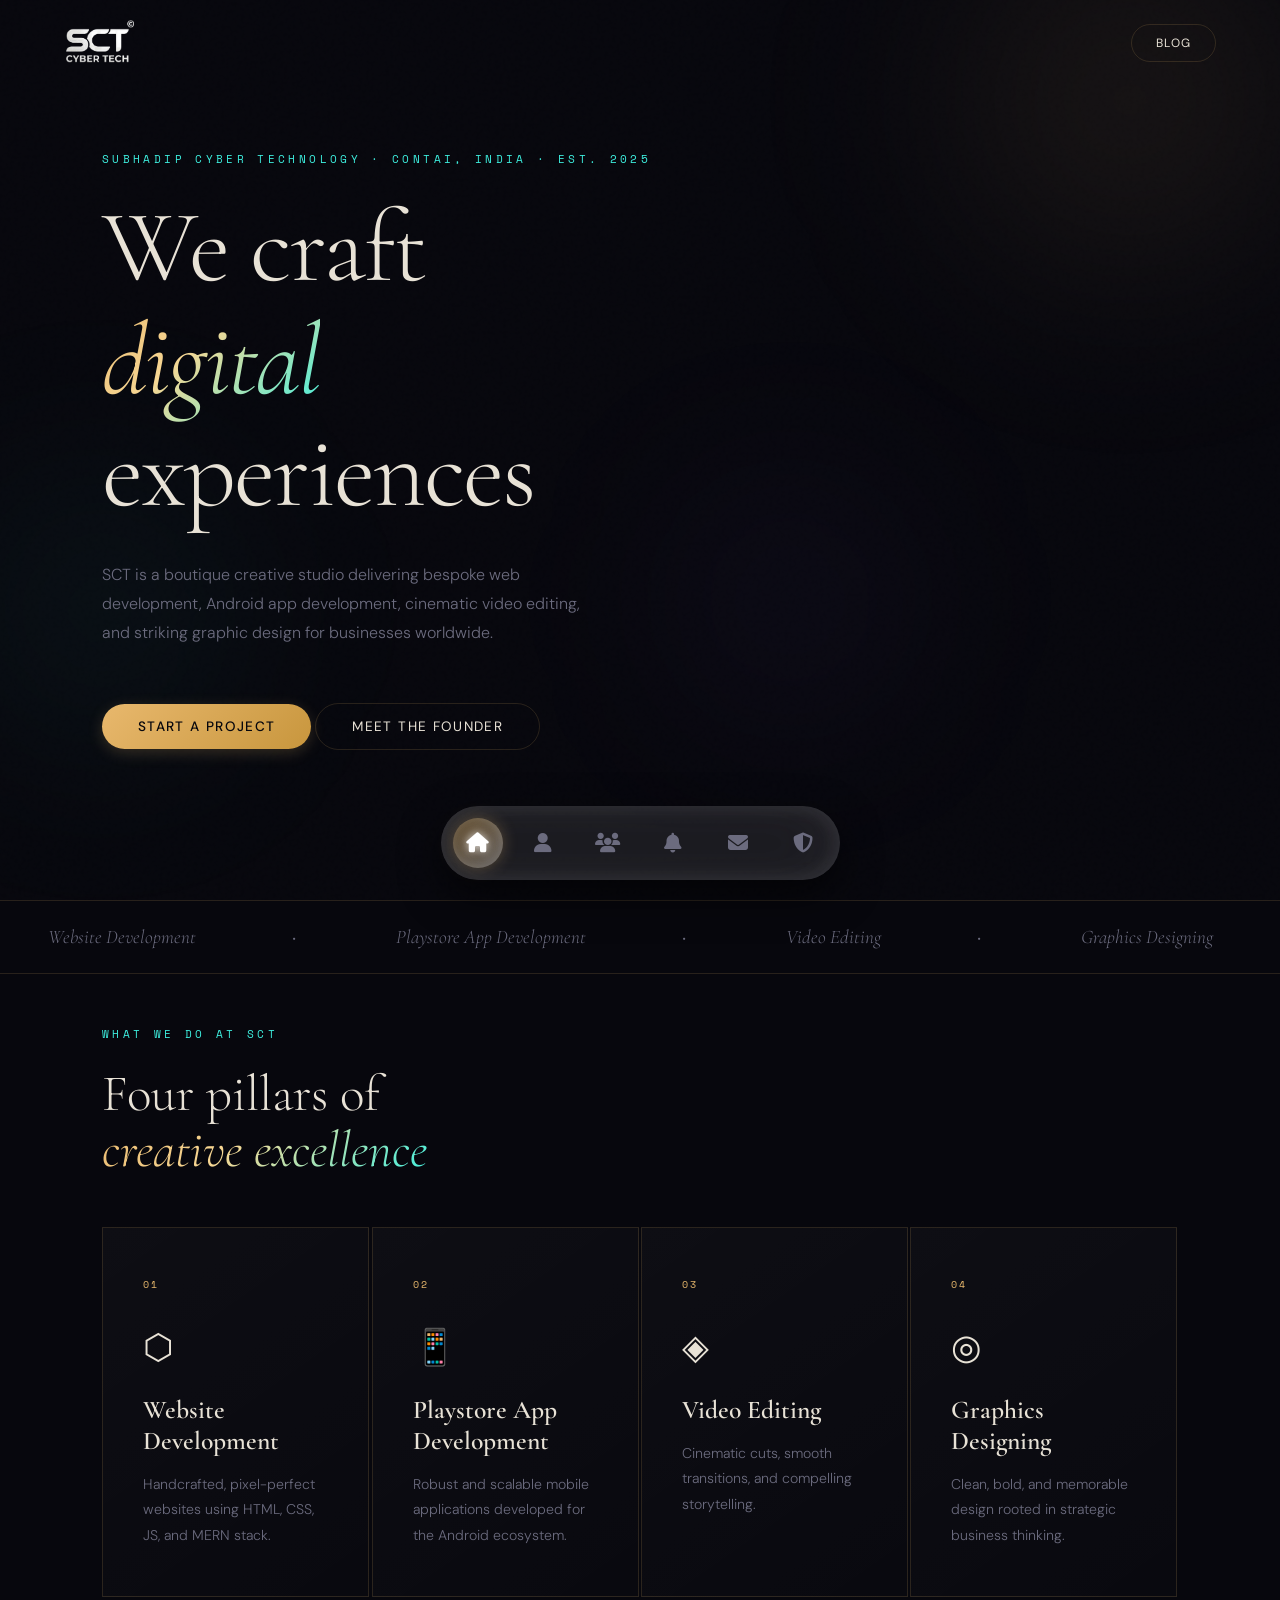
==== commit 2c860204: "Add files via upload" ====
--- a/index.html
+++ b/index.html
@@ -205,15 +205,17 @@
 
         <div class="form-group" style="margin-bottom: 1.5rem;">
           <label class="form-label">Content Editor</label>
-          <div class="editor-toolbar" style="background: rgba(255,255,255,0.05); padding: 10px; border-radius: 8px 8px 0 0; border: 1px solid var(--border); border-bottom: none; display: flex; gap: 10px; align-items: center;">
-            <button type="button" class="editor-btn" onclick="document.execCommand('bold', false, null)" title="Bold"><i class="fas fa-bold"></i></button>
-            <button type="button" class="editor-btn" onclick="document.execCommand('italic', false, null)" title="Italic"><i class="fas fa-italic"></i></button>
-            <button type="button" class="editor-btn" onclick="document.execCommand('underline', false, null)" title="Underline"><i class="fas fa-underline"></i></button>
-            <input type="color" class="editor-color" onchange="document.execCommand('foreColor', false, this.value)" title="Text Color" style="cursor: pointer; background: none; border: none; padding: 0; width: 24px; height: 24px; border-radius: 50%;">
-            <div style="width: 1px; height: 20px; background: var(--border); margin: 0 5px;"></div>
-            <!-- INLINE IMAGE BUTTON -->
-            <button type="button" class="editor-btn" onclick="document.getElementById('inlineImageInput').click()" title="Insert Image into Text"><i class="fas fa-image"></i></button>
-            <input type="file" id="inlineImageInput" accept="image/*" style="display: none;">
+          <div class="editor-toolbar" style="background: rgba(255,255,255,0.05); padding: 10px; border-radius: 8px 8px 0 0; border: 1px solid var(--border); border-bottom: none; display: flex; justify-content: space-between; align-items: center;">
+            <div style="display: flex; gap: 10px; align-items: center;">
+              <input type="color" class="editor-color" onchange="document.execCommand('foreColor', false, this.value)" title="Text Color" style="cursor: pointer; background: none; border: none; padding: 0; width: 24px; height: 24px; border-radius: 50%;">
+              <div style="width: 1px; height: 20px; background: var(--border); margin: 0 5px;"></div>
+              <!-- INLINE IMAGE BUTTON -->
+              <button type="button" class="editor-btn" onclick="document.getElementById('inlineImageInput').click()" title="Insert Image into Text"><i class="fas fa-image"></i></button>
+              <input type="file" id="inlineImageInput" accept="image/*" style="display: none;">
+            </div>
+            <div style="font-family: 'Space Mono', monospace; font-size: 0.7rem; color: var(--gold);">
+              *bold* &nbsp;&nbsp; _italic_ &nbsp;&nbsp; ~underline~
+            </div>
           </div>
           <div id="richTextEditor" contenteditable="true" style="min-height: 200px; background: rgba(255,255,255,0.02); border: 1px solid var(--border); border-radius: 0 0 8px 8px; padding: 1rem; color: var(--text); outline: none; line-height: 1.6;"></div>
         </div>
--- a/style.css
+++ b/style.css
@@ -0,0 +1,159 @@
+/* ======================== BASE & VARIABLES ======================== */
+*, *::before, *::after { margin: 0; padding: 0; box-sizing: border-box; }
+:root { --bg: #07070d; --bg2: #0d0d18; --gold: #e8b86d; --gold2: #f7d794; --cyan: #3ef0e0; --violet: #9b6dff; --text: #e8e2d6; --muted: #6b6b7e; --border: rgba(232,184,109,0.15); }
+html { scroll-behavior: smooth; }
+body { background: var(--bg); color: var(--text); font-family: 'DM Sans', sans-serif; font-weight: 300; min-height: 100vh; overflow-x: hidden; width: 100%; max-width: 100vw; padding-bottom: 110px; }
+.reveal-up { opacity: 0; transform: translateY(30px); transition: opacity 0.8s ease-out, transform 0.8s cubic-bezier(0.16, 1, 0.3, 1); will-change: opacity, transform; }
+.reveal-up.active { opacity: 1; transform: translateY(0); }
+.reveal-fade { opacity: 0; transition: opacity 1s ease-in; }
+.reveal-fade.active { opacity: 1; }
+body::before { content: ''; position: fixed; inset: 0; background-image: url("data:image/svg+xml,%3Csvg viewBox='0 0 256 256' xmlns='http://www.w3.org/2000/svg'%3E%3Cfilter id='noise'%3E%3CfeTurbulence type='fractalNoise' baseFrequency='0.9' numOctaves='4' stitchTiles='stitch'/%3E%3C/filter%3E%3Crect width='100%25' height='100%25' filter='url(%23noise)' opacity='0.04'/%3E%3C/svg%3E"); pointer-events: none; z-index: 1; opacity: 0.4; }
+.orb { position: fixed; border-radius: 50%; filter: blur(100px); pointer-events: none; z-index: 0; animation: orbFloat 12s ease-in-out infinite; }
+.orb1 { width: 500px; height: 500px; background: radial-gradient(circle, rgba(232,184,109,0.12) 0%, transparent 70%); top: -150px; right: -100px; }
+.orb2 { width: 400px; height: 400px; background: radial-gradient(circle, rgba(62,240,224,0.08) 0%, transparent 70%); bottom: 10%; left: -100px; animation-delay: -4s; }
+.orb3 { width: 300px; height: 300px; background: radial-gradient(circle, rgba(155,109,255,0.1) 0%, transparent 70%); top: 50%; left: 50%; animation-delay: -8s; }
+@keyframes orbFloat { 0%, 100% { transform: translate(0,0) scale(1); } 33% { transform: translate(30px,-20px) scale(1.05); } 66% { transform: translate(-20px,15px) scale(0.97); } }
+nav { position: absolute; top: 0; left: 0; right: 0; z-index: 100; padding: 20px 5vw; display: flex; align-items: center; pointer-events: none; }
+.logo { pointer-events: auto; }
+.logo img { height: 45px; width: auto; object-fit: contain; display: block; }
+.hero-eyebrow, .section-label { font-family: 'Space Mono', monospace; font-size: .7rem; letter-spacing: .3em; color: var(--cyan); text-transform: uppercase; margin-bottom: 1.5rem; display: flex; align-items: center; gap: 12px; }
+.hero-title, .section-title { font-family: 'Cormorant Garamond', serif; font-weight: 300; line-height: 1.1; }
+.hero-title { font-size: clamp(3rem, 8vw, 8rem); margin-bottom: 2rem; letter-spacing: -.02em; }
+.section-title { font-size: clamp(2rem, 4vw, 3.5rem); margin-bottom: 3rem; }
+em { font-style: italic; background: linear-gradient(135deg, var(--gold) 0%, var(--gold2) 40%, var(--cyan) 100%); -webkit-background-clip: text; -webkit-text-fill-color: transparent; background-clip: text; }
+.hero-sub { max-width: 480px; font-size: clamp(0.9rem, 2vw, 1rem); line-height: 1.8; color: var(--muted); margin-bottom: 3.5rem; }
+.btn-primary, .btn-outline { padding: 14px 36px; font-family: 'DM Sans', sans-serif; font-size: .85rem; letter-spacing: .1em; text-transform: uppercase; border-radius: 40px; transition: all .4s; cursor: pointer; }
+.btn-primary { background: linear-gradient(135deg, var(--gold), #c8963d); color: #07070d; font-weight: 500; border: none; box-shadow: 0 4px 15px rgba(232, 184, 109, 0.2); }
+.btn-primary:hover { transform: translateY(-3px); box-shadow: 0 8px 25px rgba(232, 184, 109, 0.4); }
+.btn-outline { background: transparent; color: var(--text); border: 1px solid var(--border); }
+.btn-outline:hover { border-color: var(--gold); color: var(--gold); transform: translateY(-3px); }
+.page { display: none; min-height: 100vh; position: relative; z-index: 2; padding-top: 90px; }
+.page.active { display: block; animation: pageIn .6s cubic-bezier(.16,1,.3,1); }
+@keyframes pageIn { from { opacity: 0; transform: translateY(20px); } to { opacity: 1; transform: translateY(0); } }
+.hero { min-height: 100vh; display: flex; flex-direction: column; justify-content: center; padding: 0 8vw; margin-top: -90px; }
+.section { padding: 4vw 8vw 8vw 8vw; }
+.services-grid { display: grid; grid-template-columns: repeat(auto-fit, minmax(min(100%, 260px), 1fr)); gap: 2px; margin-top: 3rem; }
+.service-card { background: linear-gradient(145deg, rgba(255,255,255,0.03), rgba(255,255,255,0.01)); border: 1px solid var(--border); padding: 3rem 2.5rem; }
+.service-card:hover { border-color: rgba(232,184,109,0.35); transform: translateY(-6px); box-shadow: 0 10px 30px rgba(0,0,0,0.5); }
+.service-num { font-family: 'Space Mono', monospace; font-size: .65rem; color: var(--gold); letter-spacing: .2em; margin-bottom: 2rem; display: block; }
+.service-icon { font-size: 2.2rem; margin-bottom: 1.5rem; display: block; color: var(--text); }
+.service-name { font-family: 'Cormorant Garamond', serif; font-size: 1.6rem; font-weight: 600; margin-bottom: 1rem; color: var(--text); }
+.service-desc { font-size: .88rem; color: var(--muted); line-height: 1.8; }
+.marquee-wrap { border-top: 1px solid var(--border); border-bottom: 1px solid var(--border); padding: 1.5rem 0; overflow: hidden; white-space: nowrap; }
+.marquee-track { display: inline-block; animation: marquee 25s linear infinite; }
+.marquee-track span { font-family: 'Cormorant Garamond', serif; font-size: 1.2rem; font-style: italic; color: var(--muted); padding: 0 3rem; }
+@keyframes marquee { from { transform: translateX(0); } to { transform: translateX(-50%); } }
+.founder-wrap { min-height: calc(100vh - 90px); display: grid; grid-template-columns: 1fr 1fr; gap: 0; }
+.founder-visual { position: relative; overflow: hidden; background: var(--bg2); border-right: 1px solid var(--border); min-height: 600px; }
+.founder-img { width: 100%; height: 100%; object-fit: cover; filter: grayscale(20%) contrast(1.05); transition: filter .5s, transform 0.5s; }
+.founder-visual:hover .founder-img { filter: grayscale(0%) contrast(1.1); transform: scale(1.02); }
+.founder-overlay { position: absolute; inset: 0; background: linear-gradient(to top, rgba(7,7,13,0.95) 0%, rgba(7,7,13,0.2) 50%, transparent 100%); pointer-events: none; }
+.founder-overlay-text { position: absolute; bottom: 2.5rem; left: 2.5rem; }
+.founder-info { padding: 4vw 5vw; display: flex; flex-direction: column; justify-content: center; }
+.founder-info h2 { font-family: 'Cormorant Garamond', serif; font-size: clamp(2rem, 3.5vw, 3rem); margin-bottom: 2rem; }
+.founder-bio { font-size: .92rem; line-height: 1.9; color: #9494a8; margin-bottom: 2.5rem; }
+.skills-wrap { display: flex; flex-wrap: wrap; gap: 8px; margin-bottom: 2.5rem; }
+.skill-tag { font-family: 'Space Mono', monospace; font-size: .65rem; padding: 6px 14px; border: 1px solid var(--border); color: var(--muted); border-radius: 20px; }
+.team-grid { display: grid; grid-template-columns: repeat(auto-fit, minmax(min(100%, 240px), 1fr)); gap: 2rem; margin-top: 2rem; }
+.team-card { background: rgba(255,255,255,0.02); border: 1px solid var(--border); border-radius: 12px; padding: 2.5rem 2rem; text-align: center; transition: all 0.4s; }
+.team-card:hover { border-color: rgba(232,184,109,0.4); transform: translateY(-6px); box-shadow: 0 10px 25px rgba(0,0,0,0.4); }
+.team-card img { width: 110px; height: 110px; border-radius: 50%; object-fit: cover; margin-bottom: 1.2rem; border: 2px solid var(--gold); padding: 4px; }
+.team-card h3 { font-family: 'Cormorant Garamond', serif; font-size: 1.5rem; color: var(--text); margin-bottom: .5rem; }
+.team-card p { font-family: 'Space Mono', monospace; font-size: .7rem; color: var(--cyan); text-transform: uppercase; letter-spacing: .1em; }
+.updates-grid { display: grid; grid-template-columns: repeat(auto-fit, minmax(min(100%, 280px), 1fr)); gap: 2rem; margin-top: 2rem; width: 100%; justify-content: center; }
+#blogContainer { display: flex; flex-direction: column; align-items: center; gap: 3rem; }
+.update-placeholder { border: 1px dashed var(--border); border-radius: 12px; padding: 4rem 2rem; text-align: center; color: var(--muted); grid-column: 1 / -1; width: 100%; box-sizing: border-box; }
+.update-card { background: rgba(255, 255, 255, 0.03); backdrop-filter: blur(16px); border: 1px solid rgba(255, 255, 255, 0.1); border-radius: 12px; box-shadow: 0 8px 32px rgba(0, 0, 0, 0.2); width: 100%; max-width: 420px; margin: 0 auto; box-sizing: border-box; overflow: hidden; display: flex; flex-direction: column; transition: all 0.3s; }
+.update-card:hover { border-color: rgba(232,184,109,0.4); transform: translateY(-4px); box-shadow: 0 12px 40px rgba(0, 0, 0, 0.4); }
+.update-img { width: 100%; height: auto; max-height: 70vh; object-fit: contain; display: block; border-bottom: 1px solid rgba(255, 255, 255, 0.05); }
+.update-content { padding: 1.5rem; }
+.update-title { font-family: 'Cormorant Garamond', serif; font-size: 1.3rem; color: var(--text); margin-bottom: 0.5rem; line-height: 1.3; }
+.update-date { font-family: 'Space Mono', monospace; font-size: 0.65rem; color: var(--gold); letter-spacing: 0.1em; text-transform: uppercase; margin-bottom: 0.8rem; display: block; }
+.update-text { font-size: 0.85rem; color: var(--muted); line-height: 1.6; }
+
+/* ---- BLOG CARD & READ MORE STYLES ---- */
+.blog-card { position: relative; background: rgba(255, 255, 255, 0.03); backdrop-filter: blur(16px); border: 1px solid rgba(255, 255, 255, 0.1); border-radius: 12px; box-shadow: 0 8px 32px rgba(0, 0, 0, 0.2); width: 100%; max-width: 800px; margin: 0 auto; box-sizing: border-box; padding: 2.5rem; display: flex; flex-direction: column; transition: all 0.3s; }
+.blog-card:hover { border-color: rgba(232,184,109,0.4); transform: translateY(-4px); }
+.blog-card-link-corner { position: absolute; top: 1.5rem; right: 1.5rem; color: var(--gold); border: 1px solid var(--border); padding: 6px 12px; border-radius: 6px; font-family: 'DM Sans', sans-serif; font-size: 0.75rem; text-decoration: none; transition: all 0.3s; z-index: 10; background: rgba(0,0,0,0.4); backdrop-filter: blur(5px); }
+.blog-card-link-corner:hover { border-color: var(--gold); background: rgba(232,184,109,0.1); transform: translateY(-2px); color: var(--cyan); }
+.blog-header { margin-bottom: 1.5rem; padding-bottom: 1rem; }
+.blog-title { font-family: 'Cormorant Garamond', serif; font-size: 2rem; color: var(--gold); margin-bottom: 0.5rem; line-height: 1.2; }
+.blog-date { font-family: 'Space Mono', monospace; font-size: 0.75rem; color: var(--cyan); letter-spacing: 0.1em; text-transform: uppercase; }
+.blog-thumbnails { display: flex; gap: 15px; margin-bottom: 1.5rem; flex-wrap: wrap; }
+.blog-thumb { width: 120px; height: 80px; object-fit: cover; border-radius: 6px; cursor: zoom-in; border: 1px solid rgba(255,255,255,0.1); transition: transform 0.3s, border-color 0.3s; }
+.blog-thumb:hover { transform: scale(1.05); border-color: var(--gold); }
+
+/* RICH TEXT RESPONSIVE IMAGES */
+.blog-content { font-size: 0.95rem; color: var(--text); line-height: 1.8; overflow-wrap: break-word; }
+.blog-content p { margin-bottom: 1rem; }
+.blog-content b, .blog-content strong { color: var(--gold2); font-weight: bold; }
+.blog-content i, .blog-content em { color: var(--cyan); font-style: italic; }
+.blog-content u { text-decoration-color: var(--gold); text-underline-offset: 3px; }
+.blog-content img, #richTextEditor img { max-width: 100%; height: auto; border-radius: 8px; margin: 15px 0; display: block; border: 1px solid rgba(255,255,255,0.1); }
+
+.read-more-btn { position: relative; z-index: 10; color: var(--gold); background: none; border: none; font-family: 'DM Sans', sans-serif; font-size: 0.95rem; cursor: pointer; text-decoration: underline; margin-top: 10px; font-weight: 500; text-align: left; width: fit-content; padding: 5px 0; }
+.read-more-btn:hover { color: var(--cyan); }
+.post-link-btn { display: inline-block; margin-top: 2rem; padding: 12px 24px; background: rgba(232, 184, 109, 0.1); border: 1px solid var(--gold); color: var(--gold); border-radius: 8px; text-decoration: none; font-weight: 500; transition: all 0.3s; text-align: center; width: fit-content; }
+.post-link-btn:hover { background: var(--gold); color: #000; transform: translateY(-3px); }
+
+/* ---- MANAGEMENT PANEL MANAGED ROW CARD ---- */
+.managed-post-row { display: flex; justify-content: space-between; align-items: center; background: rgba(255,255,255,0.02); border: 1px solid var(--border); padding: 1rem 1.5rem; border-radius: 8px; gap: 15px; }
+.managed-post-info { display: flex; flex-direction: column; gap: 4px; overflow: hidden; }
+.managed-post-title { font-size: 1.05rem; color: var(--text); font-weight: 500; white-space: nowrap; text-overflow: ellipsis; overflow: hidden; }
+.managed-post-date { font-family: 'Space Mono', monospace; font-size: 0.65rem; color: var(--muted); }
+.managed-post-actions { display: flex; gap: 10px; flex-shrink: 0; }
+.action-edit-btn { background: none; border: 1px solid var(--gold); color: var(--gold); padding: 6px 14px; border-radius: 4px; cursor: pointer; font-size: 0.8rem; transition: all 0.2s; }
+.action-edit-btn:hover { background: var(--gold); color: #000; }
+.action-delete-btn { background: none; border: 1px solid #ff4d4d; color: #ff4d4d; padding: 6px 14px; border-radius: 4px; cursor: pointer; font-size: 0.8rem; transition: all 0.2s; }
+.action-delete-btn:hover { background: #ff4d4d; color: #fff; }
+
+/* ---- ADMIN TOOLBAR & DP ZONE ---- */
+#dropZone.dragover { background: rgba(232,184,109,0.05) !important; border-color: var(--gold) !important; color: var(--gold) !important; }
+.thumbnail-preview { position: relative; width: 100px; height: 100px; border-radius: 6px; overflow: hidden; border: 1px solid var(--border); }
+.thumbnail-preview img { width: 100%; height: 100%; object-fit: cover; }
+.thumbnail-preview .remove-btn { position: absolute; top: 5px; right: 5px; background: rgba(0,0,0,0.7); color: #ff4d4d; border: none; border-radius: 50%; width: 24px; height: 24px; display: flex; align-items: center; justify-content: center; cursor: pointer; font-size: 12px; }
+.editor-btn { display: flex; align-items: center; justify-content: center; width: 32px; height: 32px; background: none; border: none; color: var(--text); cursor: pointer; transition: all 0.2s; }
+.editor-btn:hover { color: var(--gold) !important; background: rgba(255,255,255,0.1) !important; border-radius: 4px; }
+
+/* ---- CONTACT & PRIVACY ---- */
+.contact-wrap { padding: 4vw 8vw; display: grid; grid-template-columns: 1fr 1.3fr; gap: 6vw; align-items: center; position: relative; }
+.contact-left h2 { font-family: 'Cormorant Garamond', serif; font-size: clamp(2.5rem, 5vw, 4.5rem); margin-bottom: 2rem; }
+.contact-detail { display: flex; align-items: flex-start; gap: 1rem; margin-bottom: 1.5rem; }
+.contact-detail-icon { width: 36px; height: 36px; border: 1px solid var(--border); display: flex; align-items: center; justify-content: center; border-radius: 50%; color: var(--gold); margin-top: 2px; }
+.contact-detail-label { font-family: 'Space Mono', monospace; font-size: .6rem; color: var(--muted); letter-spacing: .2em; text-transform: uppercase; margin-bottom: .3rem; }
+.contact-detail-val { font-size: .95rem; color: var(--text); }
+.contact-form { display: flex; flex-direction: column; gap: 1rem; }
+.form-row { display: grid; grid-template-columns: 1fr; gap: 1rem; }
+.form-group { display: flex; flex-direction: column; gap: .5rem; }
+.form-input, .form-textarea { background: rgba(255,255,255,0.03); border: 1px solid var(--border); color: var(--text); font-family: 'DM Sans', sans-serif; font-size: .9rem; padding: 14px 18px; outline: none; border-radius: 8px; width: 100%; box-sizing: border-box; }
+.form-textarea { min-height: 140px; resize: none; }
+.form-submit { margin-top: .5rem; padding: 16px; background: linear-gradient(135deg, var(--gold), #c8963d); color: #07070d; font-family: 'DM Sans', sans-serif; font-size: .85rem; font-weight: 500; text-transform: uppercase; border: none; border-radius: 8px; cursor: pointer; transition: all 0.3s ease; width: 100%; box-sizing: border-box; }
+.form-submit:hover { opacity: 0.9; transform: translateY(-2px); box-shadow: 0 5px 15px rgba(232, 184, 109, 0.3); }
+
+.privacy-wrap { padding: 4vw 12vw 8vw 12vw; max-width: 860px; margin: 0 auto; }
+.privacy-wrap h1 { font-family: 'Cormorant Garamond', serif; font-size: clamp(2.5rem, 4vw, 3.5rem); margin-bottom: .5rem; }
+.privacy-meta { font-family: 'Space Mono', monospace; font-size: .65rem; color: var(--muted); margin-bottom: 3rem; padding-bottom: 2rem; border-bottom: 1px solid var(--border); }
+.privacy-wrap h2 { font-family: 'Cormorant Garamond', serif; font-size: 1.5rem; color: var(--gold); margin: 2.5rem 0 1rem; }
+.privacy-wrap p, .privacy-wrap li { font-size: .92rem; color: #8a8a9e; line-height: 1.9; margin-bottom: .8rem; }
+.privacy-wrap ul { padding-left: 1.5rem; }
+.privacy-wrap li { list-style: none; position: relative; padding-left: 1.2rem; }
+.privacy-wrap li::before { content: '—'; position: absolute; left: 0; color: var(--gold); }
+.polarith-badge { background: rgba(255, 255, 255, 0.03); border: 1px solid rgba(255, 255, 255, 0.1); border-radius: 12px; padding: 1.5rem; margin-top: 4rem; text-align: center; max-width: 400px; margin-left: auto; margin-right: auto; }
+.polarith-badge a { color: var(--gold); text-decoration: none; font-weight: 500; }
+
+.bottom-nav-wrapper { position: fixed !important; bottom: 20px !important; top: auto !important; left: 0 !important; width: 100vw !important; height: auto !important; display: flex !important; justify-content: center !important; z-index: 2147483647 !important; pointer-events: none !important; margin: 0 !important; padding: 0 !important; transform: translateZ(0) !important; }
+.tab-container { pointer-events: auto; position: relative; display: flex; gap: 15px; padding: 12px; border-radius: 60px; backdrop-filter: blur(30px); -webkit-backdrop-filter: blur(30px); background: rgba(255,255,255,0.08); box-shadow: inset 0 0 20px rgba(255,255,255,0.1), inset 0 0 60px rgba(255,255,255,0.05), 0 15px 40px rgba(0,0,0,0.6); }
+.slider { position: absolute; top: 12px; left: 12px; width: 50px; height: 50px; border-radius: 50px; background: linear-gradient(145deg, rgba(232,184,109,0.5), rgba(232,184,109,0.1)); backdrop-filter: blur(40px); box-shadow: inset -5px -5px 15px rgba(255,255,255,0.3), inset 5px 5px 15px rgba(0,0,0,0.2), 0 0 15px rgba(232,184,109,0.3); transition: transform 0.45s cubic-bezier(0.2, 1.2, 0.4, 1); overflow: hidden; z-index: 1; }
+.tab { position: relative; z-index: 2; width: 50px; height: 50px; border-radius: 50px; display: flex; justify-content: center; align-items: center; color: var(--muted); font-size: 20px; cursor: pointer; transition: transform 0.25s ease, color 0.3s; }
+.tab.active { color: #fff; text-shadow: 0 0 10px rgba(255,255,255,0.8); }
+
+@media (max-width: 768px) {
+  .founder-wrap, .contact-wrap { grid-template-columns: 1fr; }
+  .founder-visual { min-height: 50vh; }
+  .section { padding: 6vw 5vw 8vw 5vw; } 
+  .contact-wrap { padding: 8vw 5vw 4vw 5vw; }
+  .blog-card { padding: 1.5rem; }
+  .tab-container { gap: 8px; padding: 10px; }
+  .tab, .slider { width: 45px; height: 45px; }
+  .slider { top: 10px; left: 10px; }
+}
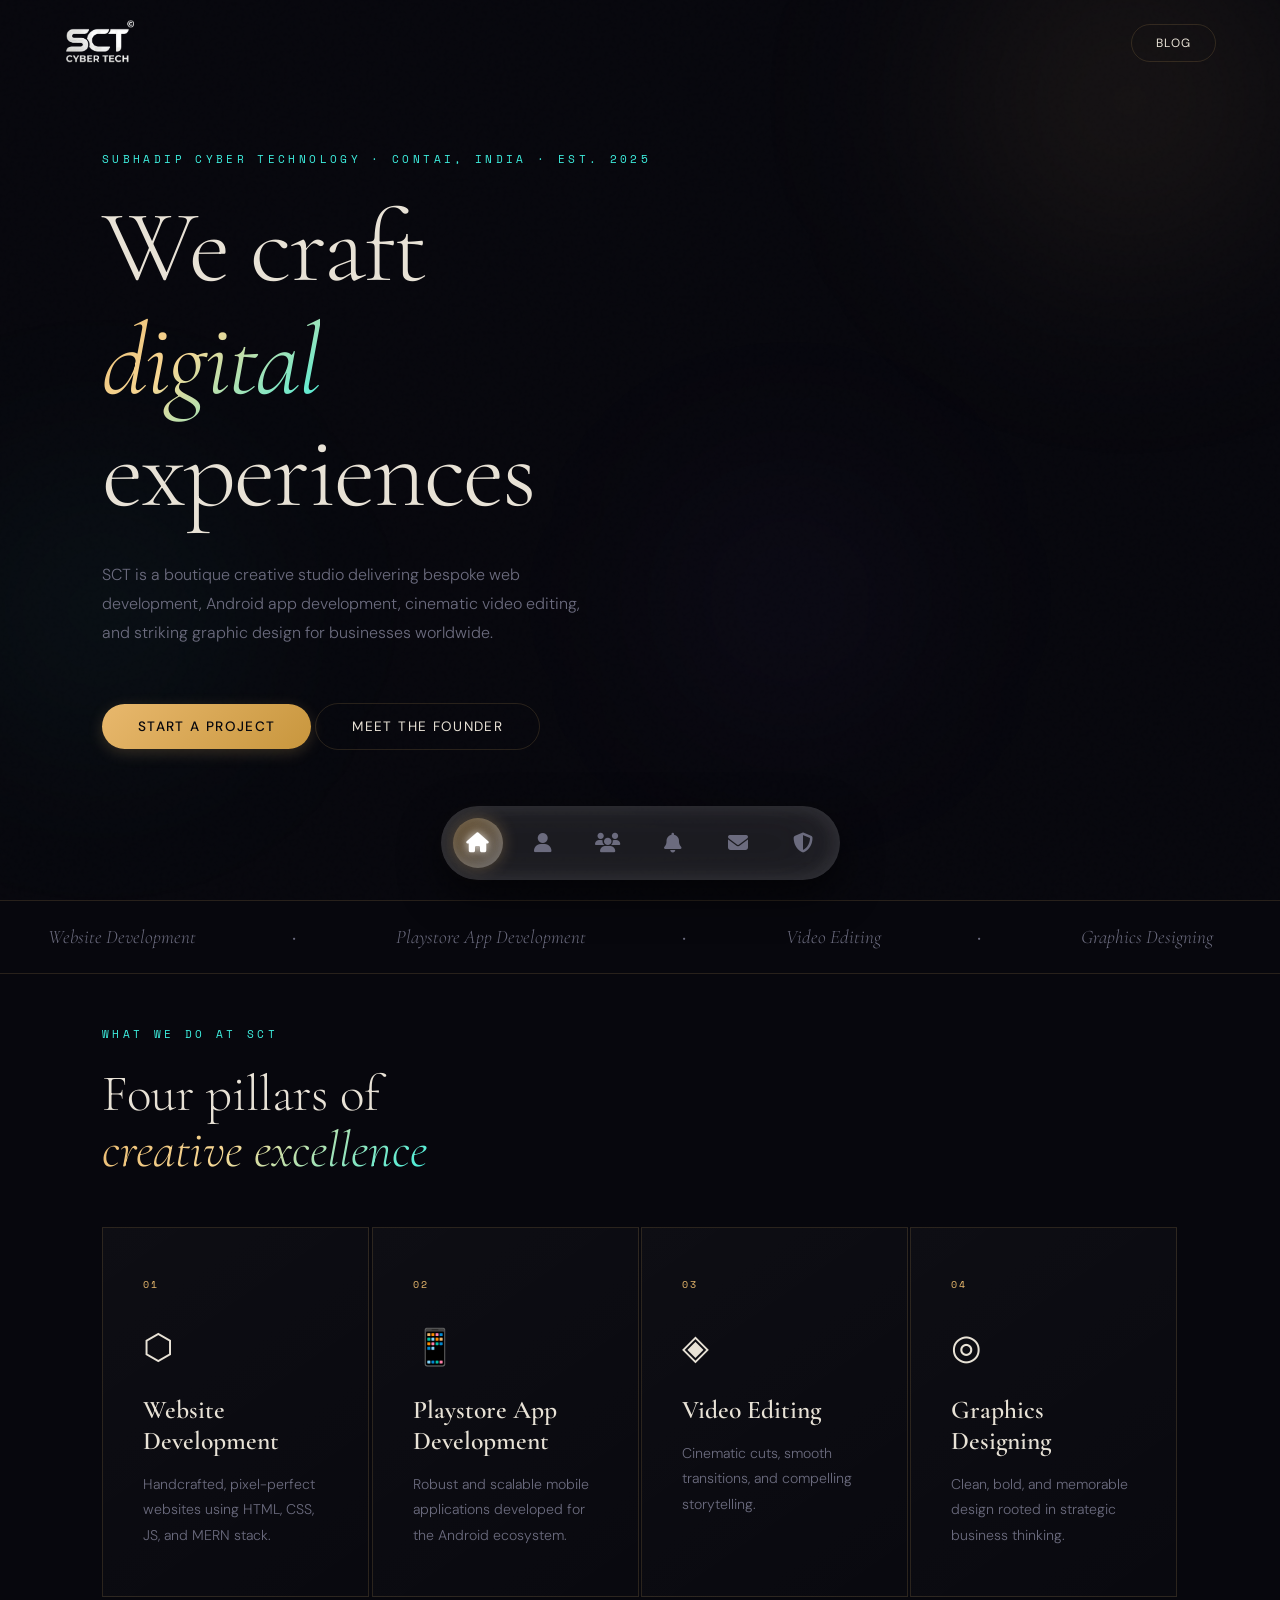
==== commit 8b857398: "Add files via upload" ====
--- a/index.html
+++ b/index.html
@@ -16,12 +16,6 @@
 <meta property="og:title" content="SCT — Subhadip Cyber Technology | Subhadip Satpati">
 <meta property="og:description" content="Expert Web & App Development, Video Editing, and Graphic Design services by Subhadip Satpati based in West Bengal.">
 <meta property="og:image" content="https://subhadipcyber.github.io/logo.png">
-
-<meta property="twitter:card" content="summary_large_image">
-<meta property="twitter:url" content="https://subhadipcyber.github.io/">
-<meta property="twitter:title" content="SCT — Subhadip Cyber Technology">
-<meta property="twitter:description" content="Expert Web & App Development, Video Editing, and Graphic Design services.">
-<meta property="twitter:image" content="https://subhadipcyber.github.io/logo.png">
 
 <link rel="preconnect" href="https://fonts.googleapis.com">
 <link rel="preconnect" href="https://fonts.gstatic.com" crossorigin>
@@ -209,11 +203,11 @@
             <div style="display: flex; gap: 10px; align-items: center;">
               <input type="color" class="editor-color" onchange="document.execCommand('foreColor', false, this.value)" title="Text Color" style="cursor: pointer; background: none; border: none; padding: 0; width: 24px; height: 24px; border-radius: 50%;">
               <div style="width: 1px; height: 20px; background: var(--border); margin: 0 5px;"></div>
-              <!-- INLINE IMAGE BUTTON -->
+              <!-- INLINE IMAGE BUTTON ONLY -->
               <button type="button" class="editor-btn" onclick="document.getElementById('inlineImageInput').click()" title="Insert Image into Text"><i class="fas fa-image"></i></button>
               <input type="file" id="inlineImageInput" accept="image/*" style="display: none;">
             </div>
-            <div style="font-family: 'Space Mono', monospace; font-size: 0.7rem; color: var(--gold);">
+            <div style="font-family: 'Space Mono', monospace; font-size: 0.75rem; color: var(--gold); letter-spacing: 0.05em;">
               *bold* &nbsp;&nbsp; _italic_ &nbsp;&nbsp; ~underline~
             </div>
           </div>
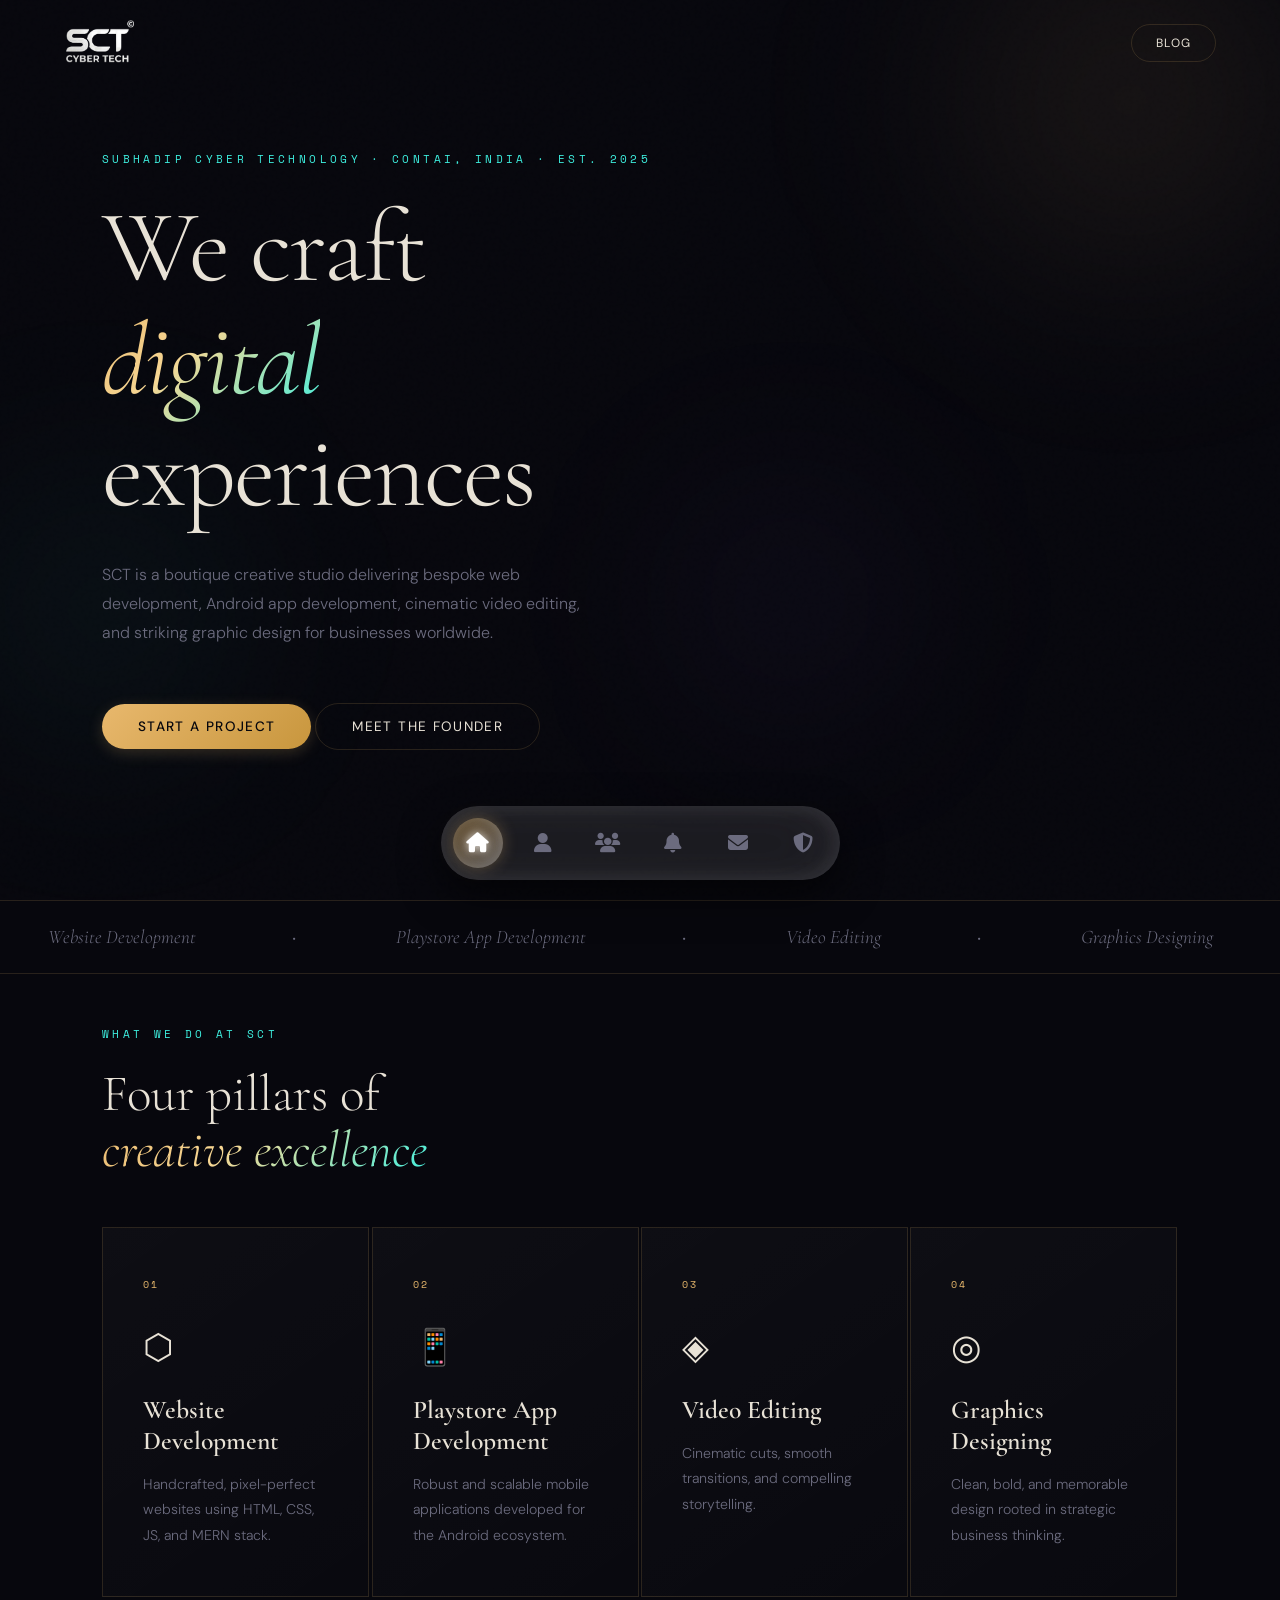
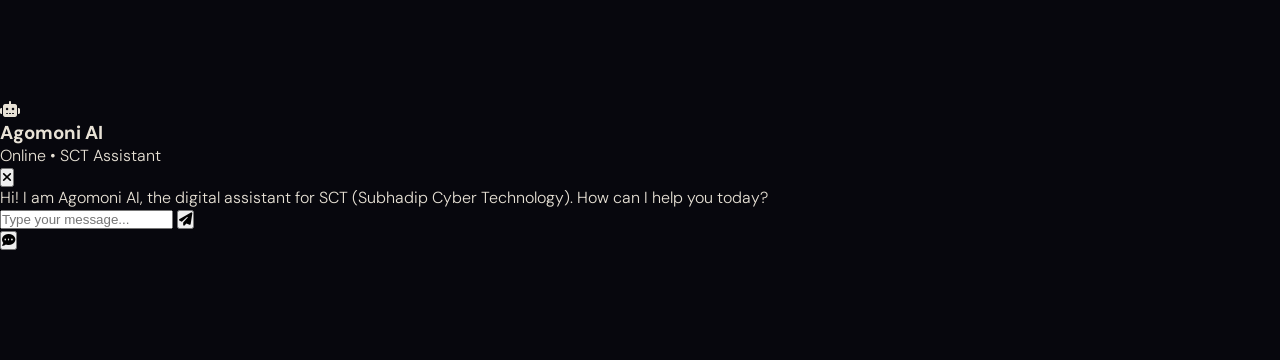
==== commit c0d01951: "Rename gemini-code-1781546128233.html to index.html" ====
--- a/index.html
+++ b/index.html
@@ -137,7 +137,6 @@
   </div>
 </section>
 
-<!-- MAIN BLOG FEED -->
 <section id="blog" class="page">
   <div class="section">
     <p class="section-label reveal-up">SCT Insights</p>
@@ -148,7 +147,6 @@
   </div>
 </section>
 
-<!-- SINGLE BLOG VIEW -->
 <section id="single-blog" class="page">
   <div class="section" style="max-width: 800px; margin: 0 auto;">
     <button onclick="switchPage('blog')" class="btn-outline" style="margin-bottom: 2rem; padding: 8px 16px;"><i class="fas fa-arrow-left"></i> Back to Blog Feed</button>
@@ -156,13 +154,11 @@
   </div>
 </section>
 
-<!-- ADMIN DASHBOARD -->
 <section id="admin" class="page">
   <div class="section" style="max-width: 800px; margin: 0 auto;">
     <p class="section-label reveal-up">SCT Secure Portal</p>
     <h2 class="section-title reveal-up">Admin <em style="font-style:italic;color:var(--gold)">Dashboard</em></h2>
     
-    <!-- LOGIN FORM -->
     <div id="adminLogin" class="reveal-up" style="background: rgba(255,255,255,0.03); border: 1px solid var(--border); border-radius: 12px; padding: 3rem; text-align: center; max-width: 400px; margin: 0 auto;">
       <i class="fas fa-lock" style="font-size: 2.5rem; color: var(--gold); margin-bottom: 1.5rem;"></i>
       <h3 style="font-family: 'Cormorant Garamond', serif; font-size: 1.5rem; margin-bottom: 1.5rem;">Restricted Access</h3>
@@ -171,14 +167,12 @@
       <p id="loginError" style="color: #ff4d4d; font-size: 0.85rem; margin-top: 1rem; display: none;">Incorrect password.</p>
     </div>
 
-    <!-- MAIN CONSOLE -->
     <div id="adminDashboard" style="display: none;">
       <div class="admin-nav-toggle" style="display: flex; gap: 15px; margin-bottom: 2rem;">
         <button id="adminShowCreateBtn" class="btn-primary" style="padding: 10px 24px; font-size: 0.75rem;">Create New Post</button>
         <button id="adminShowManageBtn" class="btn-outline" style="padding: 10px 24px; font-size: 0.75rem;">Manage Existing Posts</button>
       </div>
 
-      <!-- CREATE / EDIT PANEL -->
       <div id="adminCreateFormWrapper" class="admin-panel reveal-up" style="background: rgba(255,255,255,0.03); border: 1px solid var(--border); border-radius: 12px; padding: 2rem;">
         <h3 id="adminFormModeTitle" style="font-family:'Cormorant Garamond', serif; font-size: 1.5rem; margin-bottom: 1.5rem; color: var(--gold);">Publish a New Post</h3>
         
@@ -203,7 +197,6 @@
             <div style="display: flex; gap: 10px; align-items: center;">
               <input type="color" class="editor-color" onchange="document.execCommand('foreColor', false, this.value)" title="Text Color" style="cursor: pointer; background: none; border: none; padding: 0; width: 24px; height: 24px; border-radius: 50%;">
               <div style="width: 1px; height: 20px; background: var(--border); margin: 0 5px;"></div>
-              <!-- INLINE IMAGE BUTTON ONLY -->
               <button type="button" class="editor-btn" onclick="document.getElementById('inlineImageInput').click()" title="Insert Image into Text"><i class="fas fa-image"></i></button>
               <input type="file" id="inlineImageInput" accept="image/*" style="display: none;">
             </div>
@@ -226,7 +219,6 @@
         <div id="publishStatus" style="margin-top: 10px; font-size: 0.85rem; color: var(--gold);"></div>
       </div>
 
-      <!-- MANAGEMENT PANEL -->
       <div id="adminManageListWrapper" class="admin-panel reveal-up" style="display: none; background: rgba(255,255,255,0.03); border: 1px solid var(--border); border-radius: 12px; padding: 2rem;">
         <h3 style="font-family:'Cormorant Garamond', serif; font-size: 1.5rem; margin-bottom: 1.5rem; color: var(--gold);">Manage Posts</h3>
         <div id="adminPostsListContainer" style="display: flex; flex-direction: column; gap: 15px;"></div>
@@ -255,7 +247,6 @@
   </div>
 </section>
 
-<!-- FULL PRIVACY POLICY RESTORED -->
 <section id="privacy" class="page">
   <div class="privacy-wrap reveal-up">
     <h1>Privacy<br><em style="font-family:'Cormorant Garamond',serif;font-style:italic;color:var(--gold)">Policy</em></h1>
@@ -303,6 +294,37 @@
   </div>
 </nav>
 
+<div id="agomoni-ai-container" class="agomoni-wrapper">
+  
+  <div id="agomoni-chat-window" class="agomoni-window">
+    <div class="agomoni-header">
+      <div class="agomoni-header-info">
+        <div class="agomoni-avatar"><i class="fas fa-robot"></i></div>
+        <div>
+          <h3 class="agomoni-title">Agomoni AI</h3>
+          <span class="agomoni-status">Online • SCT Assistant</span>
+        </div>
+      </div>
+      <button id="agomoni-close-btn" class="agomoni-close" aria-label="Close Chat"><i class="fas fa-times"></i></button>
+    </div>
+    
+    <div id="agomoni-chat-body" class="agomoni-body">
+      <div class="agomoni-message bot-message">
+        <p>Hi! I am Agomoni AI, the digital assistant for SCT (Subhadip Cyber Technology). How can I help you today?</p>
+      </div>
+    </div>
+    
+    <div class="agomoni-footer">
+      <input type="text" id="agomoni-chat-input" class="agomoni-input" placeholder="Type your message..." autocomplete="off">
+      <button id="agomoni-chat-send" class="agomoni-send" aria-label="Send Message"><i class="fas fa-paper-plane"></i></button>
+    </div>
+  </div>
+
+  <button id="agomoni-chat-toggle" class="agomoni-toggle" aria-label="Open Agomoni AI Chat">
+    <i class="fas fa-comment-dots"></i>
+  </button>
+  
+</div>
 <script type="module">
   import { initializeApp } from "https://www.gstatic.com/firebasejs/12.13.0/firebase-app.js";
   import { getFirestore, collection, addDoc, doc, setDoc, updateDoc, deleteDoc, getDocs, orderBy, query, serverTimestamp } from "https://www.gstatic.com/firebasejs/12.13.0/firebase-firestore.js";
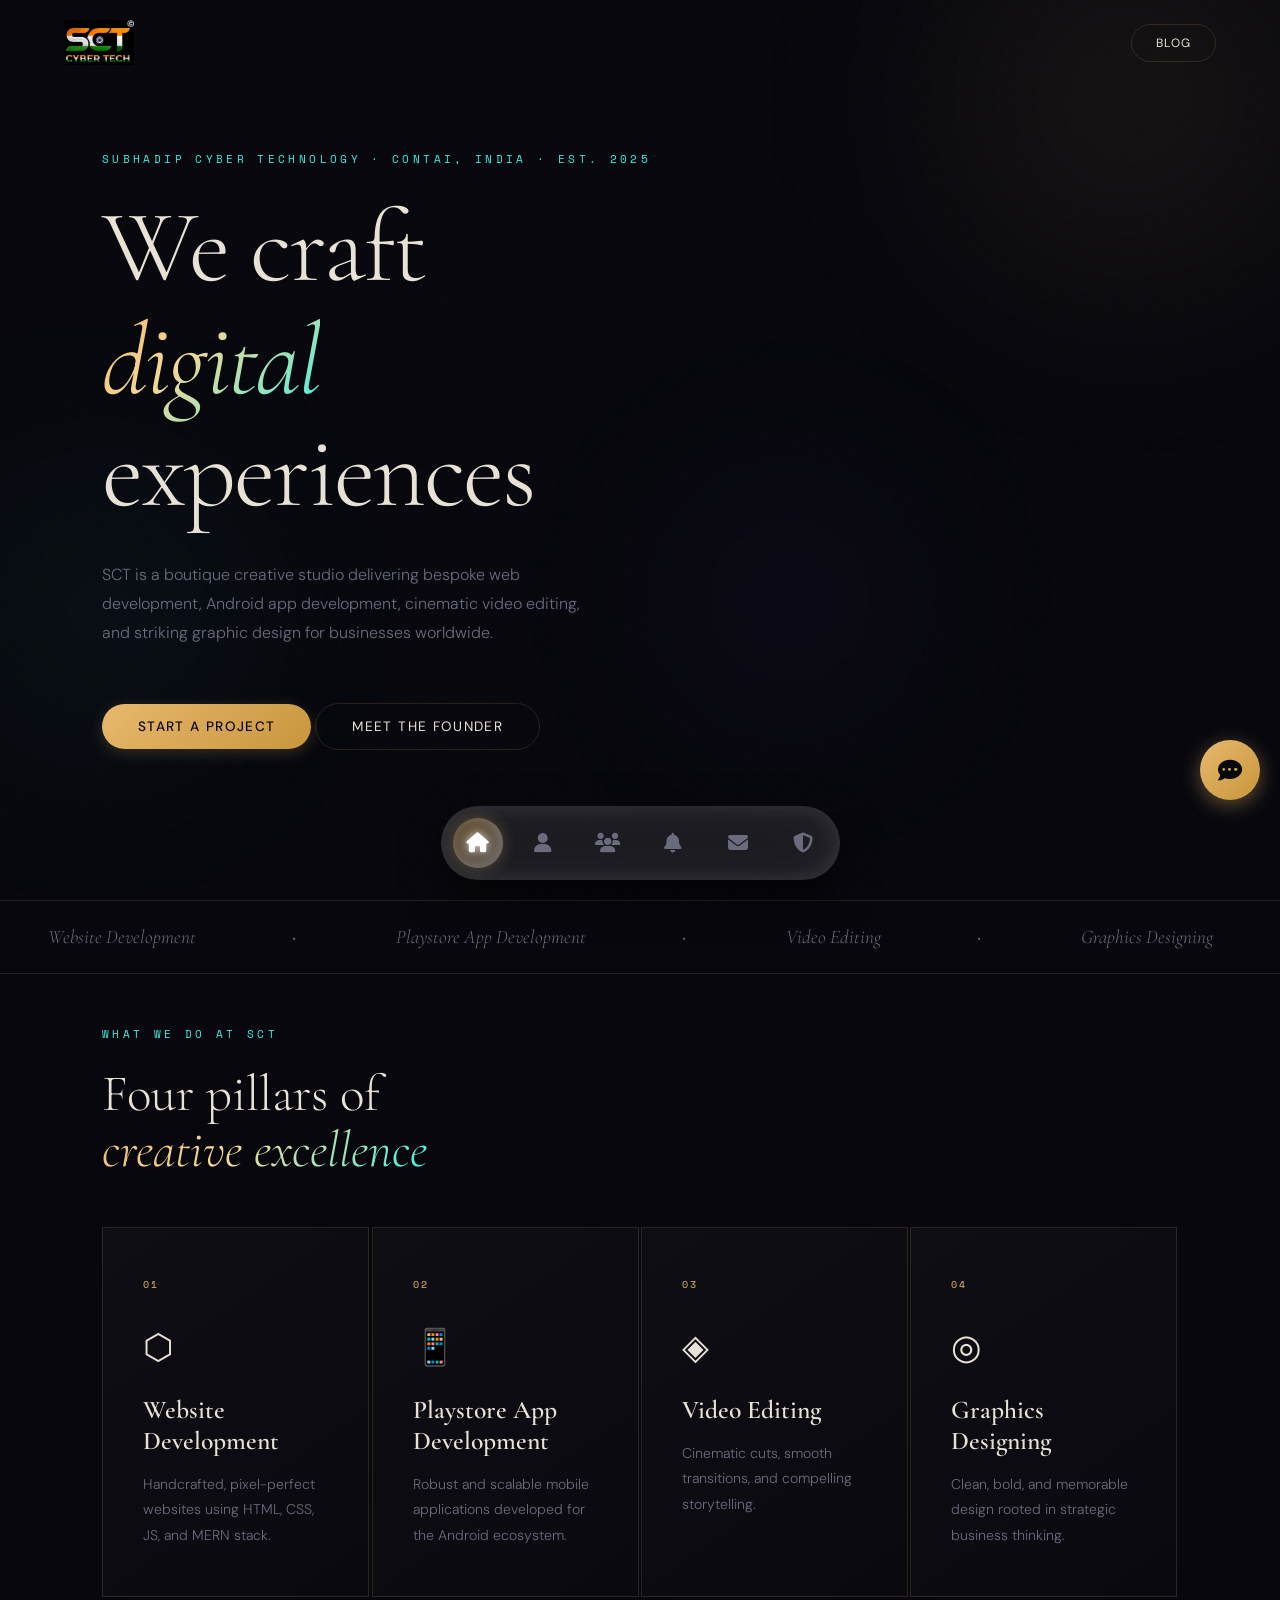
==== commit 6a107fdc: "Rename gemini-code-1789373964352.html to index.html" ====
--- a/index.html
+++ b/index.html
@@ -109,6 +109,7 @@
       <div class="founder-bio reveal-up">
         <p><strong>Subhadip Satpati</strong> is a Computer Science student (MC(A) - cs) and technology enthusiast based in Contai, Purba Medinipur, West Bengal.</p>
         <p>He founded Subhadip Cyber Technology (SCT) in 2025 to provide high-quality, affordable digital support to small and medium-sized businesses.</p>
+        <p><a href="mailto:subhadip.sct@rediffmail.com" style="color:var(--gold);text-decoration:none;">subhadip.sct@rediffmail.com</a></p>
       </div>
     </div>
   </div>
@@ -119,10 +120,9 @@
     <p class="section-label reveal-up">The Minds Behind SCT</p>
     <h2 class="section-title reveal-up">Meet our<br><em style="font-style:italic;color:var(--gold)">Leadership</em></h2>
     <div class="team-grid">
-      <div class="team-card reveal-up"><img src="sanjay.png" onerror="this.style.display='none'"><h3>Sanjay Ranjit</h3><p>Co-Founder</p></div>
-      <div class="team-card reveal-up"><img src="ipsita.png" onerror="this.style.display='none'"><h3>Ipsita Patra</h3><p>Team Head</p></div>
-      <div class="team-card reveal-up"><img src="indranil.png" onerror="this.style.display='none'"><h3>Indranil Shyamal</h3><p>Admin</p></div>
-      <div class="team-card reveal-up"><img src="sakriya.png" onerror="this.style.display='none'"><h3>Sakriya Ghosh</h3><p>Adviser Of Board</p></div>
+      <div class="team-card reveal-up"><img src="ipsita.png" onerror="this.style.display='none'"><h3>Ipsita Patra</h3><p>Team Head</p><a href="mailto:ipsita.subhadipcybertech@gmail.com" style="color:var(--muted);font-size:0.75rem;text-decoration:none;display:block;margin-top:0.5rem;">ipsita.subhadipcybertech@gmail.com</a></div>
+      <div class="team-card reveal-up"><img src="indranil.png" onerror="this.style.display='none'"><h3>Indranil Shyamal</h3><p>Admin</p><a href="mailto:indra.subhadipcybertech@gmail.com" style="color:var(--muted);font-size:0.75rem;text-decoration:none;display:block;margin-top:0.5rem;">indra.subhadipcybertech@gmail.com</a></div>
+      <div class="team-card reveal-up"><img src="sakriya.png" onerror="this.style.display='none'"><h3>Sakriya Ghosh</h3><p>Adviser Of Board</p><a href="mailto:sakriya.subhadipcyber@gmail.com" style="color:var(--muted);font-size:0.75rem;text-decoration:none;display:block;margin-top:0.5rem;">sakriya.subhadipcyber@gmail.com</a></div>
     </div>
   </div>
 </section>
--- a/style.css
+++ b/style.css
@@ -157,3 +157,292 @@
   .tab, .slider { width: 45px; height: 45px; }
   .slider { top: 10px; left: 10px; }
 }
+
+/* ======================== AGOMONI AI CHATBOT ======================== */
+.agomoni-wrapper {
+  position: relative;
+  z-index: 2147483646;
+}
+
+.agomoni-toggle {
+  position: fixed;
+  bottom: 100px;
+  right: 20px;
+  width: 60px;
+  height: 60px;
+  border-radius: 50%;
+  background: linear-gradient(135deg, var(--gold), #c8963d);
+  color: #07070d;
+  border: none;
+  font-size: 1.5rem;
+  cursor: pointer;
+  box-shadow: 0 5px 20px rgba(232, 184, 109, 0.4);
+  transition: transform 0.3s cubic-bezier(0.175, 0.885, 0.32, 1.275), box-shadow 0.3s;
+  display: flex;
+  align-items: center;
+  justify-content: center;
+  z-index: 9999;
+}
+
+.agomoni-toggle:hover {
+  transform: scale(1.1);
+  box-shadow: 0 8px 25px rgba(232, 184, 109, 0.6);
+}
+
+.agomoni-window {
+  position: fixed;
+  bottom: 180px;
+  right: 20px;
+  width: 360px;
+  max-width: calc(100vw - 40px);
+  height: 520px;
+  max-height: calc(100vh - 200px);
+  background: rgba(7, 7, 13, 0.55);
+  backdrop-filter: blur(25px);
+  -webkit-backdrop-filter: blur(25px);
+  border: 1px solid var(--border);
+  border-radius: 16px;
+  box-shadow: 0 15px 40px rgba(0, 0, 0, 0.6), inset 0 0 15px rgba(255,255,255,0.02);
+  display: flex;
+  flex-direction: column;
+  opacity: 0;
+  transform: translateY(20px) scale(0.95);
+  pointer-events: none;
+  transition: all 0.4s cubic-bezier(0.16, 1, 0.3, 1);
+  z-index: 9998;
+  overflow: hidden;
+}
+
+.agomoni-window.active {
+  opacity: 1;
+  transform: translateY(0) scale(1);
+  pointer-events: auto;
+}
+
+.agomoni-header {
+  display: flex;
+  justify-content: space-between;
+  align-items: center;
+  padding: 16px 20px;
+  border-bottom: 1px solid var(--border);
+  background: rgba(255, 255, 255, 0.02);
+}
+
+.agomoni-header-info {
+  display: flex;
+  align-items: center;
+  gap: 12px;
+}
+
+.agomoni-avatar {
+  width: 40px;
+  height: 40px;
+  border-radius: 50%;
+  background: rgba(232, 184, 109, 0.1);
+  border: 1px solid var(--gold);
+  display: flex;
+  align-items: center;
+  justify-content: center;
+  color: var(--gold);
+  font-size: 1.2rem;
+}
+
+.agomoni-title {
+  font-family: 'Cormorant Garamond', serif;
+  font-size: 1.25rem;
+  color: var(--text);
+  font-weight: 600;
+  line-height: 1.1;
+}
+
+.agomoni-status {
+  font-family: 'Space Mono', monospace;
+  font-size: 0.65rem;
+  color: var(--cyan);
+  text-transform: uppercase;
+  letter-spacing: 0.05em;
+  display: flex;
+  align-items: center;
+  gap: 5px;
+  margin-top: 4px;
+}
+
+.agomoni-status::before {
+  content: '';
+  display: block;
+  width: 6px;
+  height: 6px;
+  background: var(--cyan);
+  border-radius: 50%;
+  box-shadow: 0 0 8px var(--cyan);
+}
+
+.agomoni-close {
+  background: none;
+  border: none;
+  color: var(--muted);
+  font-size: 1.2rem;
+  cursor: pointer;
+  transition: color 0.2s, background 0.2s;
+  width: 32px;
+  height: 32px;
+  display: flex;
+  align-items: center;
+  justify-content: center;
+  border-radius: 50%;
+}
+
+.agomoni-close:hover {
+  color: #ff4d4d;
+  background: rgba(255, 77, 77, 0.1);
+}
+
+.agomoni-body {
+  flex: 1;
+  overflow-y: auto;
+  padding: 20px;
+  display: flex;
+  flex-direction: column;
+  gap: 12px;
+  scroll-behavior: smooth;
+}
+
+.agomoni-body::-webkit-scrollbar {
+  width: 4px;
+}
+
+.agomoni-body::-webkit-scrollbar-thumb {
+  background: rgba(232, 184, 109, 0.3);
+  border-radius: 4px;
+}
+
+.agomoni-message {
+  max-width: 85%;
+  font-size: 0.92rem;
+  line-height: 1.6;
+  padding: 12px 16px;
+  border-radius: 14px;
+  position: relative;
+  animation: msgIn 0.3s cubic-bezier(0.16, 1, 0.3, 1) forwards;
+  opacity: 0;
+  transform: translateY(10px);
+}
+
+@keyframes msgIn {
+  to {
+    opacity: 1;
+    transform: translateY(0);
+  }
+}
+
+.bot-message {
+  align-self: flex-start;
+  background: rgba(255, 255, 255, 0.04);
+  border: 1px solid rgba(255, 255, 255, 0.08);
+  color: var(--text);
+  border-bottom-left-radius: 4px;
+}
+
+.user-message {
+  align-self: flex-end;
+  background: linear-gradient(135deg, rgba(232, 184, 109, 0.15), rgba(200, 150, 61, 0.05));
+  border: 1px solid var(--border);
+  color: var(--text);
+  border-bottom-right-radius: 4px;
+}
+
+.agomoni-loading {
+  display: flex;
+  gap: 4px;
+  padding: 12px 16px;
+  align-items: center;
+  background: rgba(255, 255, 255, 0.04);
+  border: 1px solid rgba(255, 255, 255, 0.08);
+  border-radius: 14px;
+  border-bottom-left-radius: 4px;
+  align-self: flex-start;
+  width: fit-content;
+}
+
+.dot {
+  width: 6px;
+  height: 6px;
+  background: var(--gold);
+  border-radius: 50%;
+  animation: agomoniBounce 1.4s infinite ease-in-out both;
+}
+
+.dot:nth-child(1) { animation-delay: -0.32s; }
+.dot:nth-child(2) { animation-delay: -0.16s; }
+
+@keyframes agomoniBounce {
+  0%, 80%, 100% { transform: scale(0); }
+  40% { transform: scale(1); }
+}
+
+.agomoni-footer {
+  padding: 15px;
+  border-top: 1px solid var(--border);
+  background: rgba(255, 255, 255, 0.01);
+  display: flex;
+  gap: 10px;
+  align-items: center;
+}
+
+.agomoni-input {
+  flex: 1;
+  background: rgba(0, 0, 0, 0.3);
+  border: 1px solid rgba(255, 255, 255, 0.1);
+  border-radius: 30px;
+  padding: 12px 16px;
+  color: var(--text);
+  font-family: 'DM Sans', sans-serif;
+  font-size: 0.9rem;
+  outline: none;
+  transition: border-color 0.3s, box-shadow 0.3s;
+}
+
+.agomoni-input:focus {
+  border-color: var(--gold);
+  box-shadow: 0 0 10px rgba(232, 184, 109, 0.15);
+}
+
+.agomoni-input::placeholder {
+  color: var(--muted);
+}
+
+.agomoni-send {
+  width: 42px;
+  height: 42px;
+  border-radius: 50%;
+  background: rgba(232, 184, 109, 0.1);
+  border: 1px solid var(--border);
+  color: var(--gold);
+  cursor: pointer;
+  display: flex;
+  align-items: center;
+  justify-content: center;
+  transition: all 0.3s;
+  flex-shrink: 0;
+}
+
+.agomoni-send:hover {
+  background: var(--gold);
+  color: #000;
+  transform: scale(1.05);
+}
+
+@media (max-width: 480px) {
+  .agomoni-window {
+    bottom: 160px;
+    right: 10px;
+    width: calc(100vw - 20px);
+    height: calc(100vh - 250px);
+  }
+  .agomoni-toggle {
+    bottom: 90px;
+    right: 15px;
+    width: 55px;
+    height: 55px;
+  }
+}
